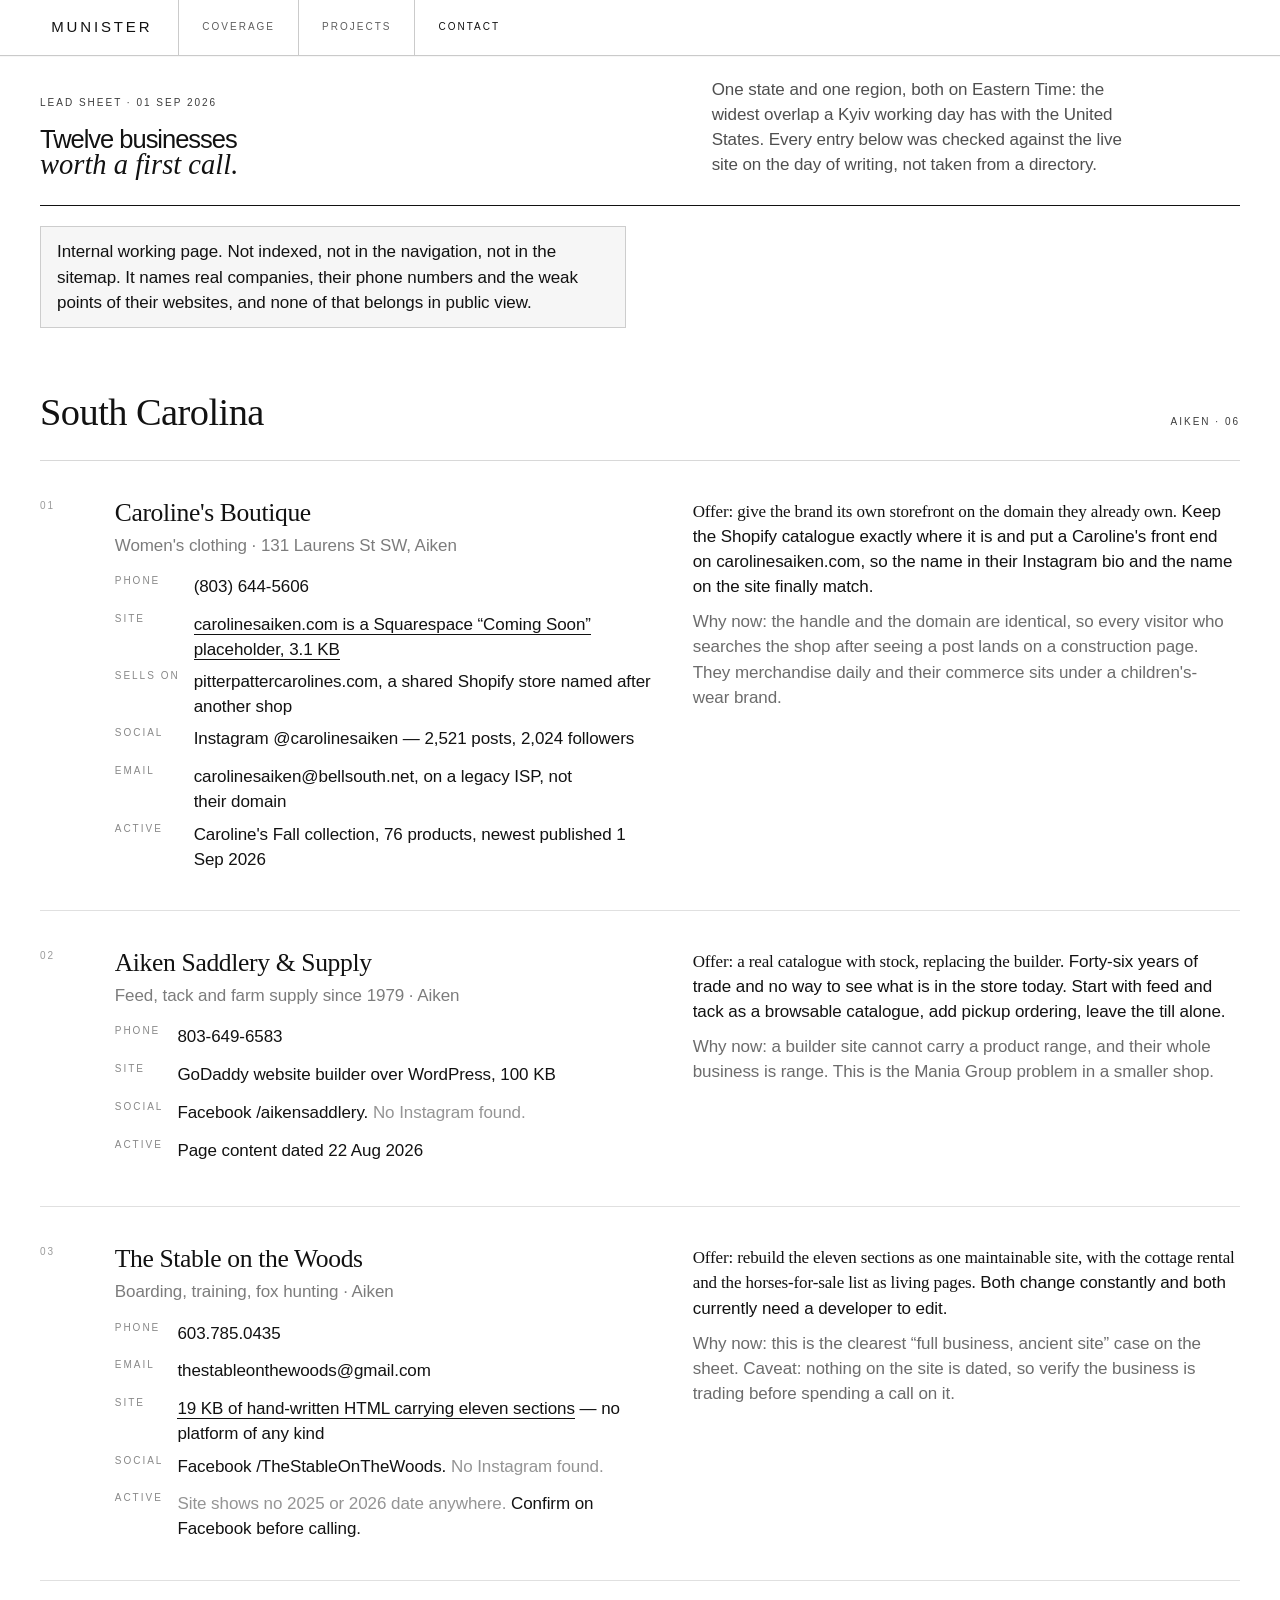
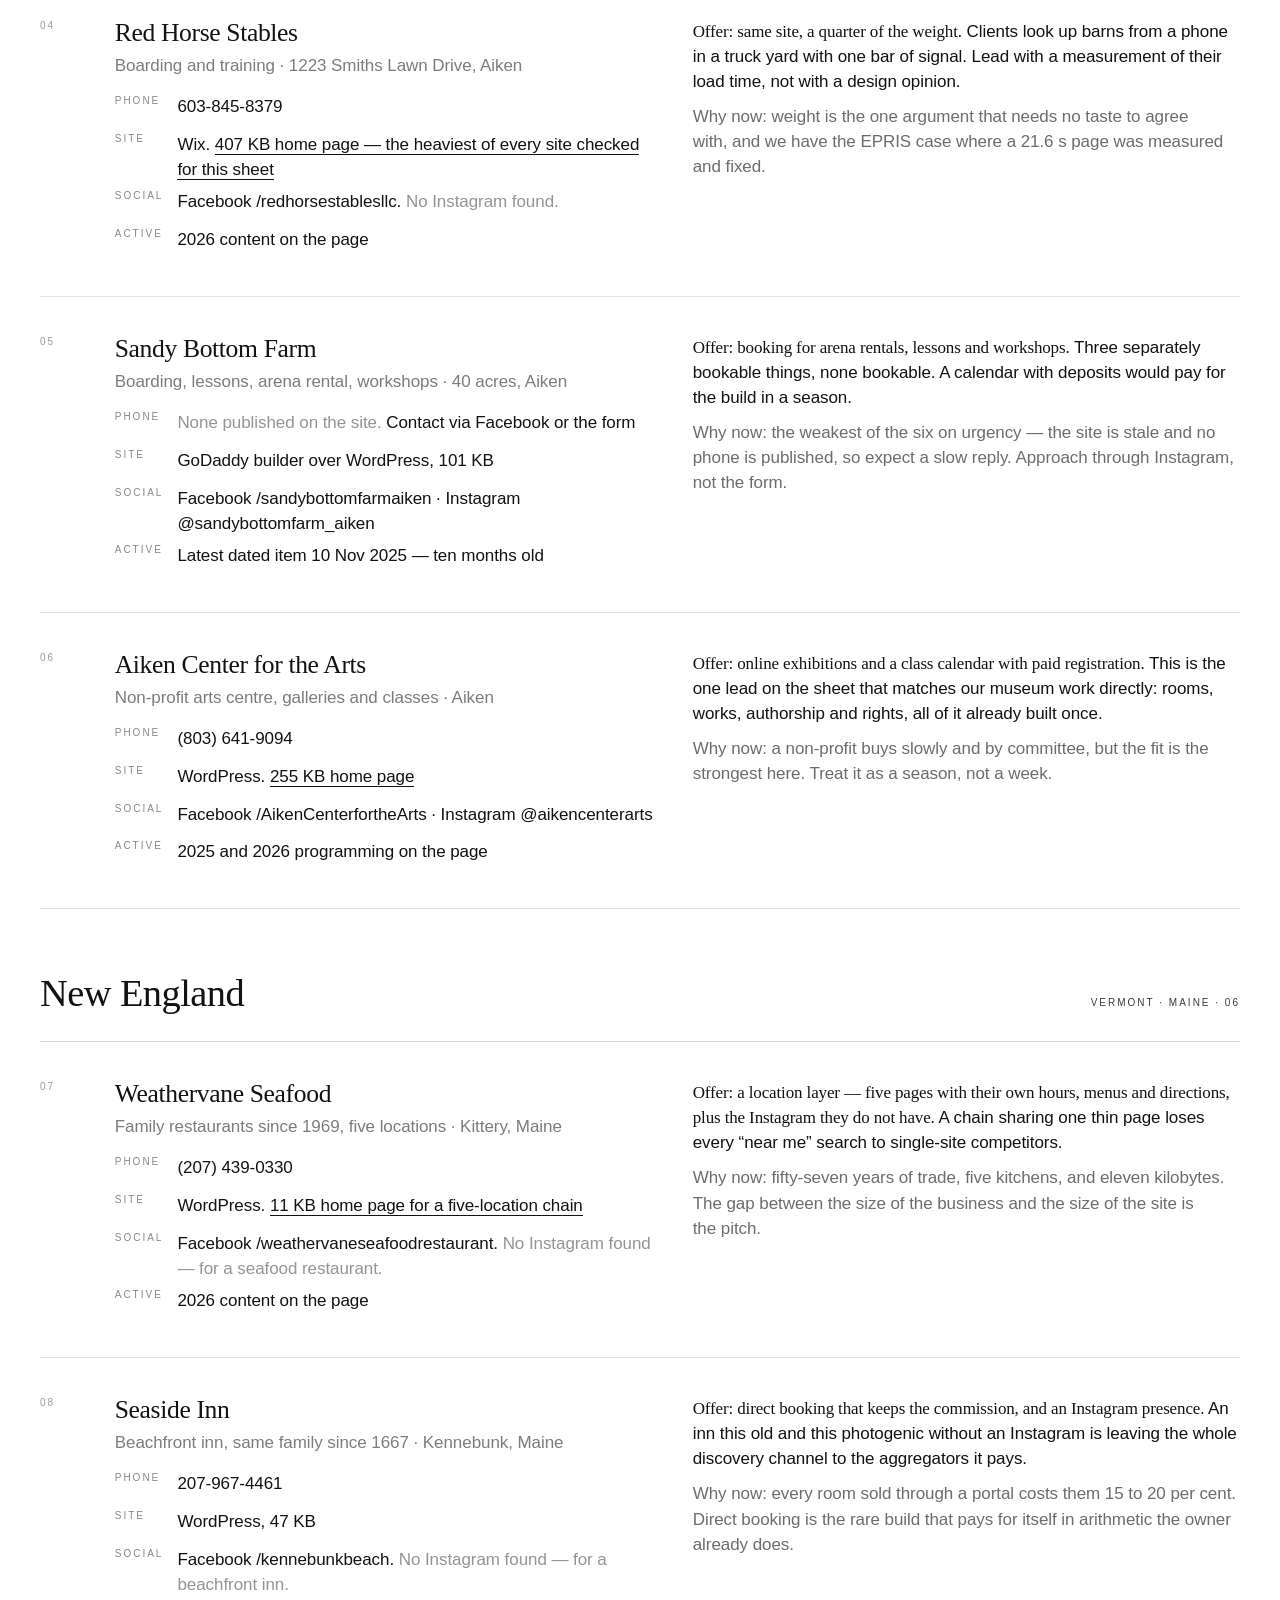
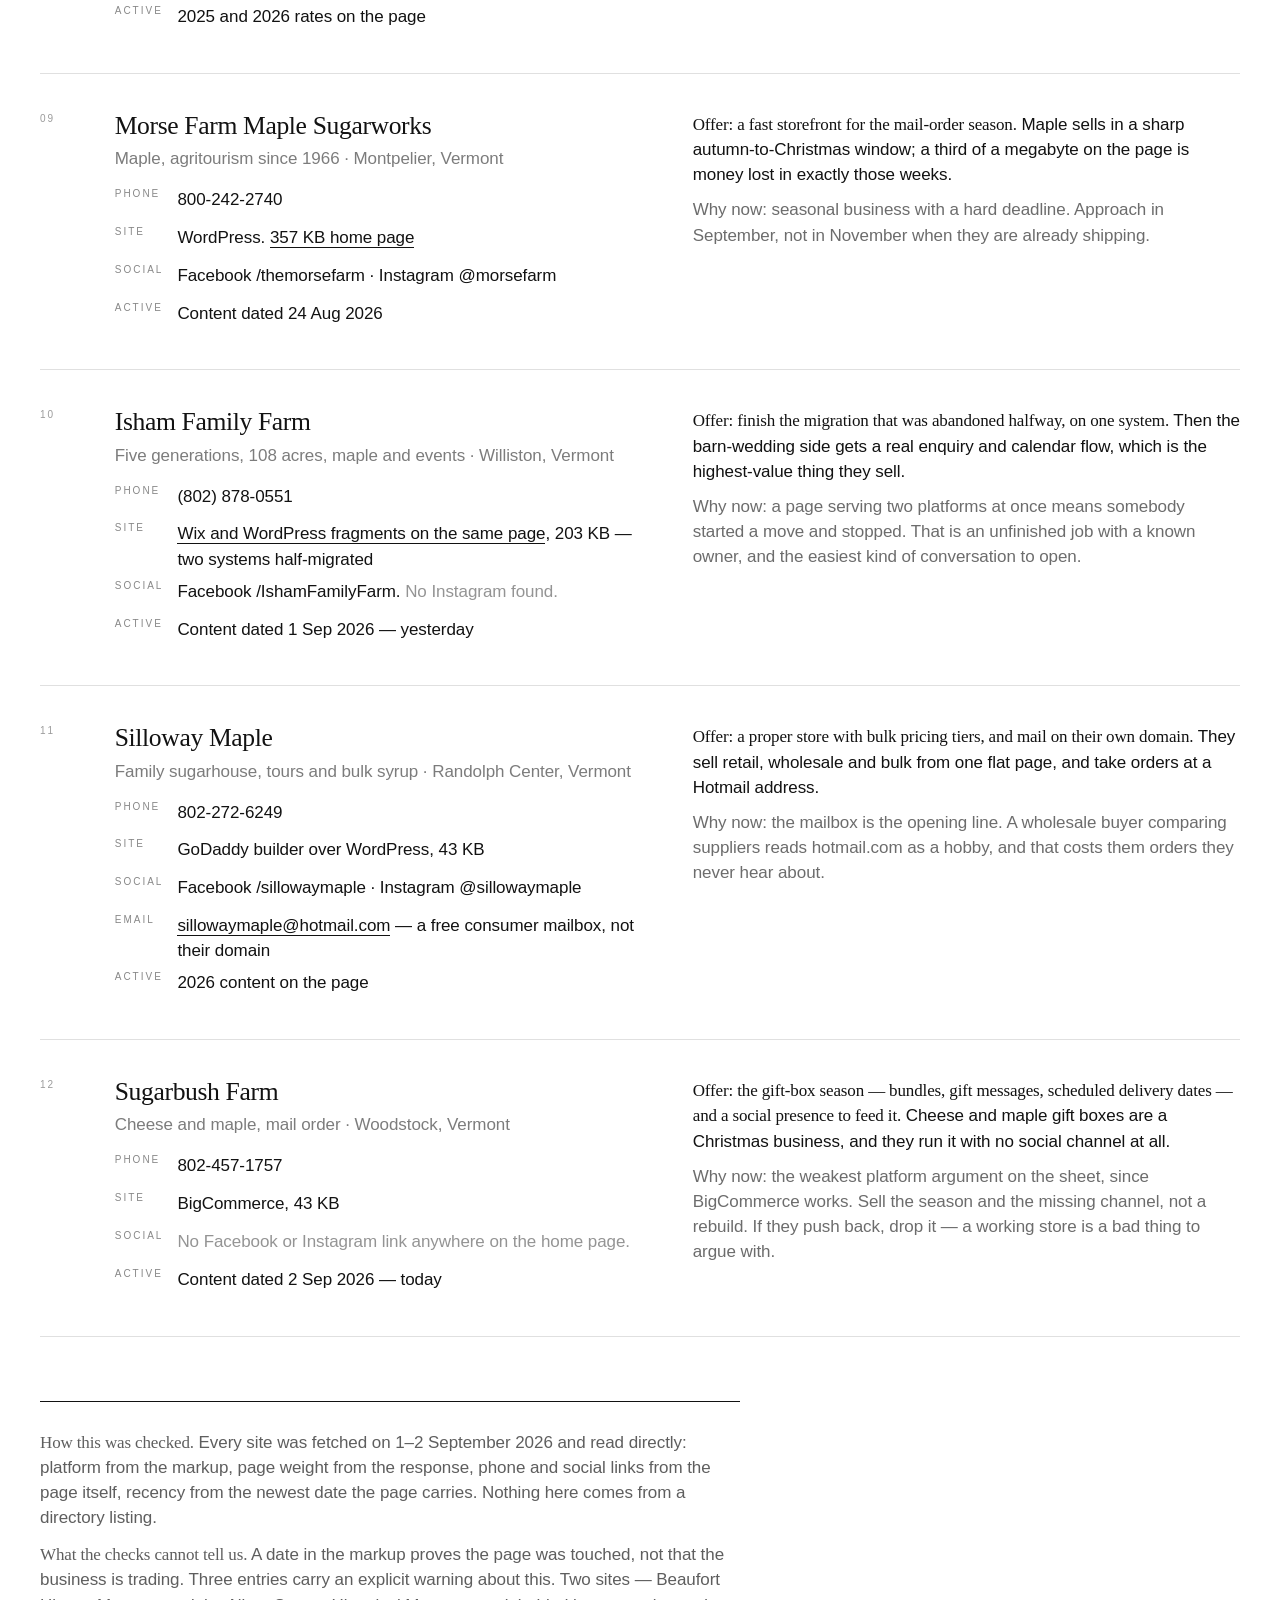
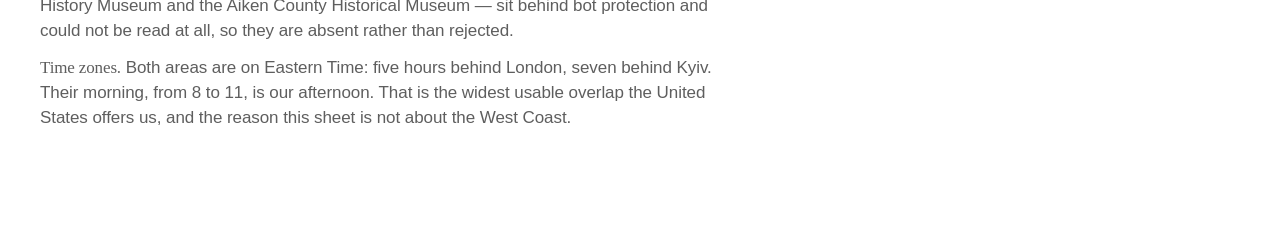
==== daily/index.html @ d67d4d58 "Раздел /daily: лист из 12 проверенных лидов, закрытый от индексации Один штат (Южная Каролина, Айкен" ====
<!DOCTYPE html>
<html lang="en">
<head>
  <meta charset="UTF-8" />
  <meta name="viewport" content="width=device-width, initial-scale=1.0, viewport-fit=cover" />

  <title>Lead sheet — internal — Munister Agency</title>

  <!-- Страница внутренняя. Здесь названы живые компании с телефонами и
       разбором слабых мест их сайтов: в поиске этому места нет, и в карту
       сайта она не входит. noindex закрывает индексацию, nofollow не даёт
       уйти по ссылкам, noarchive убирает сохранённую копию. -->
  <meta name="robots" content="noindex, nofollow, noarchive, nosnippet" />
  <meta name="googlebot" content="noindex, nofollow, noarchive, nosnippet" />
  <meta name="referrer" content="no-referrer" />

  <link rel="icon" href="../favicon.svg" type="image/svg+xml" />
  <link rel="stylesheet" href="../style.css?v=84" />
</head>
<body>

<a href="#leads" class="skip-link" tabindex="1">Skip to the list</a>

<nav class="nav" id="nav">
  <a href="/" class="nav-logo"><img class="nav-logo-mark" src="../assets/logo-badge.png?v=2" alt="" aria-hidden="true" width="512" height="512" />Munister</a>
  <div class="nav-links" id="nav-links">
    <a href="/#coverage">Coverage</a>
    <a href="/#portfolio">Projects</a>
    <a href="/#contact" class="nav-cta">Contact</a>
  </div>
</nav>

<section class="daily" id="leads">
  <div class="container">

    <header class="daily-head">
      <div>
        <p class="section-tag-light">Lead sheet · 01 Sep 2026</p>
        <h1 class="f-display"><span>Twelve businesses</span><br/><em>worth a first call.</em></h1>
      </div>
      <p class="daily-head-right">One state and one region, both on Eastern Time: the widest overlap a Kyiv working day has with the United States. Every entry below was checked against the live site on the day of writing, not taken from a directory.</p>
    </header>

    <p class="daily-private">Internal working page. Not indexed, not in the navigation, not in the sitemap. It names real companies, their phone numbers and the weak points of their websites, and none of that belongs in public view.</p>

    <div class="daily-group">
      <div class="daily-group-head">
        <h2>South Carolina</h2>
        <p class="section-tag-light n">Aiken · 06</p>
      </div>

      <ul class="daily-list">

        <li class="lead">
          <p class="lead-num section-tag-light">01</p>
          <div>
            <h3 class="lead-name">Caroline's Boutique</h3>
            <p class="lead-where">Women's clothing · 131 Laurens St SW, Aiken</p>
            <dl class="lead-facts">
              <dt class="section-tag-light">Phone</dt><dd>(803) 644-5606</dd>
              <dt class="section-tag-light">Site</dt><dd><span class="lead-flag">carolinesaiken.com is a Squarespace “Coming Soon” placeholder, 3.1 KB</span></dd>
              <dt class="section-tag-light">Sells on</dt><dd>pitterpattercarolines.com, a shared Shopify store named after another shop</dd>
              <dt class="section-tag-light">Social</dt><dd>Instagram @carolinesaiken — 2,521 posts, 2,024 followers</dd>
              <dt class="section-tag-light">Email</dt><dd>carolinesaiken@bellsouth.net, on a legacy ISP, not their domain</dd>
              <dt class="section-tag-light">Active</dt><dd>Caroline's Fall collection, 76 products, newest published 1 Sep 2026</dd>
            </dl>
          </div>
          <div class="lead-offer">
            <p><b>Offer: give the brand its own storefront on the domain they already own.</b> Keep the Shopify catalogue exactly where it is and put a Caroline's front end on carolinesaiken.com, so the name in their Instagram bio and the name on the site finally match.</p>
            <p class="why">Why now: the handle and the domain are identical, so every visitor who searches the shop after seeing a post lands on a construction page. They merchandise daily and their commerce sits under a children's-wear brand.</p>
          </div>
        </li>

        <li class="lead">
          <p class="lead-num section-tag-light">02</p>
          <div>
            <h3 class="lead-name">Aiken Saddlery &amp; Supply</h3>
            <p class="lead-where">Feed, tack and farm supply since 1979 · Aiken</p>
            <dl class="lead-facts">
              <dt class="section-tag-light">Phone</dt><dd>803-649-6583</dd>
              <dt class="section-tag-light">Site</dt><dd>GoDaddy website builder over WordPress, 100 KB</dd>
              <dt class="section-tag-light">Social</dt><dd>Facebook /aikensaddlery. <span class="lead-none">No Instagram found.</span></dd>
              <dt class="section-tag-light">Active</dt><dd>Page content dated 22 Aug 2026</dd>
            </dl>
          </div>
          <div class="lead-offer">
            <p><b>Offer: a real catalogue with stock, replacing the builder.</b> Forty-six years of trade and no way to see what is in the store today. Start with feed and tack as a browsable catalogue, add pickup ordering, leave the till alone.</p>
            <p class="why">Why now: a builder site cannot carry a product range, and their whole business is range. This is the Mania Group problem in a smaller shop.</p>
          </div>
        </li>

        <li class="lead">
          <p class="lead-num section-tag-light">03</p>
          <div>
            <h3 class="lead-name">The Stable on the Woods</h3>
            <p class="lead-where">Boarding, training, fox hunting · Aiken</p>
            <dl class="lead-facts">
              <dt class="section-tag-light">Phone</dt><dd>603.785.0435</dd>
              <dt class="section-tag-light">Email</dt><dd>thestableonthewoods@gmail.com</dd>
              <dt class="section-tag-light">Site</dt><dd><span class="lead-flag">19 KB of hand-written HTML carrying eleven sections</span> — no platform of any kind</dd>
              <dt class="section-tag-light">Social</dt><dd>Facebook /TheStableOnTheWoods. <span class="lead-none">No Instagram found.</span></dd>
              <dt class="section-tag-light">Active</dt><dd><span class="lead-none">Site shows no 2025 or 2026 date anywhere.</span> Confirm on Facebook before calling.</dd>
            </dl>
          </div>
          <div class="lead-offer">
            <p><b>Offer: rebuild the eleven sections as one maintainable site, with the cottage rental and the horses-for-sale list as living pages.</b> Both change constantly and both currently need a developer to edit.</p>
            <p class="why">Why now: this is the clearest “full business, ancient site” case on the sheet. Caveat: nothing on the site is dated, so verify the business is trading before spending a call on it.</p>
          </div>
        </li>

        <li class="lead">
          <p class="lead-num section-tag-light">04</p>
          <div>
            <h3 class="lead-name">Red Horse Stables</h3>
            <p class="lead-where">Boarding and training · 1223 Smiths Lawn Drive, Aiken</p>
            <dl class="lead-facts">
              <dt class="section-tag-light">Phone</dt><dd>603-845-8379</dd>
              <dt class="section-tag-light">Site</dt><dd>Wix. <span class="lead-flag">407 KB home page — the heaviest of every site checked for this sheet</span></dd>
              <dt class="section-tag-light">Social</dt><dd>Facebook /redhorsestablesllc. <span class="lead-none">No Instagram found.</span></dd>
              <dt class="section-tag-light">Active</dt><dd>2026 content on the page</dd>
            </dl>
          </div>
          <div class="lead-offer">
            <p><b>Offer: same site, a quarter of the weight.</b> Clients look up barns from a phone in a truck yard with one bar of signal. Lead with a measurement of their load time, not with a design opinion.</p>
            <p class="why">Why now: weight is the one argument that needs no taste to agree with, and we have the EPRIS case where a 21.6 s page was measured and fixed.</p>
          </div>
        </li>

        <li class="lead">
          <p class="lead-num section-tag-light">05</p>
          <div>
            <h3 class="lead-name">Sandy Bottom Farm</h3>
            <p class="lead-where">Boarding, lessons, arena rental, workshops · 40 acres, Aiken</p>
            <dl class="lead-facts">
              <dt class="section-tag-light">Phone</dt><dd><span class="lead-none">None published on the site.</span> Contact via Facebook or the form</dd>
              <dt class="section-tag-light">Site</dt><dd>GoDaddy builder over WordPress, 101 KB</dd>
              <dt class="section-tag-light">Social</dt><dd>Facebook /sandybottomfarmaiken · Instagram @sandybottomfarm_aiken</dd>
              <dt class="section-tag-light">Active</dt><dd>Latest dated item 10 Nov 2025 — ten months old</dd>
            </dl>
          </div>
          <div class="lead-offer">
            <p><b>Offer: booking for arena rentals, lessons and workshops.</b> Three separately bookable things, none bookable. A calendar with deposits would pay for the build in a season.</p>
            <p class="why">Why now: the weakest of the six on urgency — the site is stale and no phone is published, so expect a slow reply. Approach through Instagram, not the form.</p>
          </div>
        </li>

        <li class="lead">
          <p class="lead-num section-tag-light">06</p>
          <div>
            <h3 class="lead-name">Aiken Center for the Arts</h3>
            <p class="lead-where">Non-profit arts centre, galleries and classes · Aiken</p>
            <dl class="lead-facts">
              <dt class="section-tag-light">Phone</dt><dd>(803) 641-9094</dd>
              <dt class="section-tag-light">Site</dt><dd>WordPress. <span class="lead-flag">255 KB home page</span></dd>
              <dt class="section-tag-light">Social</dt><dd>Facebook /AikenCenterfortheArts · Instagram @aikencenterarts</dd>
              <dt class="section-tag-light">Active</dt><dd>2025 and 2026 programming on the page</dd>
            </dl>
          </div>
          <div class="lead-offer">
            <p><b>Offer: online exhibitions and a class calendar with paid registration.</b> This is the one lead on the sheet that matches our museum work directly: rooms, works, authorship and rights, all of it already built once.</p>
            <p class="why">Why now: a non-profit buys slowly and by committee, but the fit is the strongest here. Treat it as a season, not a week.</p>
          </div>
        </li>

      </ul>
    </div>

    <div class="daily-group">
      <div class="daily-group-head">
        <h2>New England</h2>
        <p class="section-tag-light n">Vermont · Maine · 06</p>
      </div>

      <ul class="daily-list">

        <li class="lead">
          <p class="lead-num section-tag-light">07</p>
          <div>
            <h3 class="lead-name">Weathervane Seafood</h3>
            <p class="lead-where">Family restaurants since 1969, five locations · Kittery, Maine</p>
            <dl class="lead-facts">
              <dt class="section-tag-light">Phone</dt><dd>(207) 439-0330</dd>
              <dt class="section-tag-light">Site</dt><dd>WordPress. <span class="lead-flag">11 KB home page for a five-location chain</span></dd>
              <dt class="section-tag-light">Social</dt><dd>Facebook /weathervaneseafoodrestaurant. <span class="lead-none">No Instagram found — for a seafood restaurant.</span></dd>
              <dt class="section-tag-light">Active</dt><dd>2026 content on the page</dd>
            </dl>
          </div>
          <div class="lead-offer">
            <p><b>Offer: a location layer — five pages with their own hours, menus and directions, plus the Instagram they do not have.</b> A chain sharing one thin page loses every “near me” search to single-site competitors.</p>
            <p class="why">Why now: fifty-seven years of trade, five kitchens, and eleven kilobytes. The gap between the size of the business and the size of the site is the pitch.</p>
          </div>
        </li>

        <li class="lead">
          <p class="lead-num section-tag-light">08</p>
          <div>
            <h3 class="lead-name">Seaside Inn</h3>
            <p class="lead-where">Beachfront inn, same family since 1667 · Kennebunk, Maine</p>
            <dl class="lead-facts">
              <dt class="section-tag-light">Phone</dt><dd>207-967-4461</dd>
              <dt class="section-tag-light">Site</dt><dd>WordPress, 47 KB</dd>
              <dt class="section-tag-light">Social</dt><dd>Facebook /kennebunkbeach. <span class="lead-none">No Instagram found — for a beachfront inn.</span></dd>
              <dt class="section-tag-light">Active</dt><dd>2025 and 2026 rates on the page</dd>
            </dl>
          </div>
          <div class="lead-offer">
            <p><b>Offer: direct booking that keeps the commission, and an Instagram presence.</b> An inn this old and this photogenic without an Instagram is leaving the whole discovery channel to the aggregators it pays.</p>
            <p class="why">Why now: every room sold through a portal costs them 15 to 20 per cent. Direct booking is the rare build that pays for itself in arithmetic the owner already does.</p>
          </div>
        </li>

        <li class="lead">
          <p class="lead-num section-tag-light">09</p>
          <div>
            <h3 class="lead-name">Morse Farm Maple Sugarworks</h3>
            <p class="lead-where">Maple, agritourism since 1966 · Montpelier, Vermont</p>
            <dl class="lead-facts">
              <dt class="section-tag-light">Phone</dt><dd>800-242-2740</dd>
              <dt class="section-tag-light">Site</dt><dd>WordPress. <span class="lead-flag">357 KB home page</span></dd>
              <dt class="section-tag-light">Social</dt><dd>Facebook /themorsefarm · Instagram @morsefarm</dd>
              <dt class="section-tag-light">Active</dt><dd>Content dated 24 Aug 2026</dd>
            </dl>
          </div>
          <div class="lead-offer">
            <p><b>Offer: a fast storefront for the mail-order season.</b> Maple sells in a sharp autumn-to-Christmas window; a third of a megabyte on the page is money lost in exactly those weeks.</p>
            <p class="why">Why now: seasonal business with a hard deadline. Approach in September, not in November when they are already shipping.</p>
          </div>
        </li>

        <li class="lead">
          <p class="lead-num section-tag-light">10</p>
          <div>
            <h3 class="lead-name">Isham Family Farm</h3>
            <p class="lead-where">Five generations, 108 acres, maple and events · Williston, Vermont</p>
            <dl class="lead-facts">
              <dt class="section-tag-light">Phone</dt><dd>(802) 878-0551</dd>
              <dt class="section-tag-light">Site</dt><dd><span class="lead-flag">Wix and WordPress fragments on the same page</span>, 203 KB — two systems half-migrated</dd>
              <dt class="section-tag-light">Social</dt><dd>Facebook /IshamFamilyFarm. <span class="lead-none">No Instagram found.</span></dd>
              <dt class="section-tag-light">Active</dt><dd>Content dated 1 Sep 2026 — yesterday</dd>
            </dl>
          </div>
          <div class="lead-offer">
            <p><b>Offer: finish the migration that was abandoned halfway, on one system.</b> Then the barn-wedding side gets a real enquiry and calendar flow, which is the highest-value thing they sell.</p>
            <p class="why">Why now: a page serving two platforms at once means somebody started a move and stopped. That is an unfinished job with a known owner, and the easiest kind of conversation to open.</p>
          </div>
        </li>

        <li class="lead">
          <p class="lead-num section-tag-light">11</p>
          <div>
            <h3 class="lead-name">Silloway Maple</h3>
            <p class="lead-where">Family sugarhouse, tours and bulk syrup · Randolph Center, Vermont</p>
            <dl class="lead-facts">
              <dt class="section-tag-light">Phone</dt><dd>802-272-6249</dd>
              <dt class="section-tag-light">Site</dt><dd>GoDaddy builder over WordPress, 43 KB</dd>
              <dt class="section-tag-light">Social</dt><dd>Facebook /sillowaymaple · Instagram @sillowaymaple</dd>
              <dt class="section-tag-light">Email</dt><dd><span class="lead-flag">sillowaymaple@hotmail.com</span> — a free consumer mailbox, not their domain</dd>
              <dt class="section-tag-light">Active</dt><dd>2026 content on the page</dd>
            </dl>
          </div>
          <div class="lead-offer">
            <p><b>Offer: a proper store with bulk pricing tiers, and mail on their own domain.</b> They sell retail, wholesale and bulk from one flat page, and take orders at a Hotmail address.</p>
            <p class="why">Why now: the mailbox is the opening line. A wholesale buyer comparing suppliers reads hotmail.com as a hobby, and that costs them orders they never hear about.</p>
          </div>
        </li>

        <li class="lead">
          <p class="lead-num section-tag-light">12</p>
          <div>
            <h3 class="lead-name">Sugarbush Farm</h3>
            <p class="lead-where">Cheese and maple, mail order · Woodstock, Vermont</p>
            <dl class="lead-facts">
              <dt class="section-tag-light">Phone</dt><dd>802-457-1757</dd>
              <dt class="section-tag-light">Site</dt><dd>BigCommerce, 43 KB</dd>
              <dt class="section-tag-light">Social</dt><dd><span class="lead-none">No Facebook or Instagram link anywhere on the home page.</span></dd>
              <dt class="section-tag-light">Active</dt><dd>Content dated 2 Sep 2026 — today</dd>
            </dl>
          </div>
          <div class="lead-offer">
            <p><b>Offer: the gift-box season — bundles, gift messages, scheduled delivery dates — and a social presence to feed it.</b> Cheese and maple gift boxes are a Christmas business, and they run it with no social channel at all.</p>
            <p class="why">Why now: the weakest platform argument on the sheet, since BigCommerce works. Sell the season and the missing channel, not a rebuild. If they push back, drop it — a working store is a bad thing to argue with.</p>
          </div>
        </li>

      </ul>
    </div>

    <div class="daily-foot">
      <p><b>How this was checked.</b> Every site was fetched on 1–2 September 2026 and read directly: platform from the markup, page weight from the response, phone and social links from the page itself, recency from the newest date the page carries. Nothing here comes from a directory listing.</p>
      <p><b>What the checks cannot tell us.</b> A date in the markup proves the page was touched, not that the business is trading. Three entries carry an explicit warning about this. Two sites — Beaufort History Museum and the Aiken County Historical Museum — sit behind bot protection and could not be read at all, so they are absent rather than rejected.</p>
      <p><b>Time zones.</b> Both areas are on Eastern Time: five hours behind London, seven behind Kyiv. Their morning, from 8 to 11, is our afternoon. That is the widest usable overlap the United States offers us, and the reason this sheet is not about the West Coast.</p>
    </div>

  </div>
</section>

</body>
</html>
---- style.css ----
@import url("./css/01-base.css?v=46");
@import url("./css/02-nav-hero-about.css?v=48");
@import url("./css/03-services-work-grid.css?v=39");
@import url("./css/04-process-contact-footer.css?v=41");
@import url("./css/05-responsive.css?v=40");
@import url("./css/06-portfolio.css?v=41");
@import url("./css/07-production.css?v=40");
@import url("./css/08-mobile-polish.css?v=39");
@import url("./css/09-epris-sections.css?v=39");
@import url("./css/10-service-cards.css?v=43");
@import url("./css/11-studio.css?v=40");
@import url("./css/12-international-offer.css?v=45");
@import url("./css/13-standards.css?v=45");
@import url("./css/14-release-polish.css?v=2");
@import url("./css/15-coverage.css?v=5");
@import url("./css/16-density.css?v=9");
@import url("./css/17-america.css?v=4");
@import url("./css/18-flag.css?v=10");
@import url("./css/19-legibility.css?v=4");
@import url("./css/20-atlantic.css?v=5");
@import url("./css/21-glyphs.css?v=1");
@import url("./css/22-contact.css?v=2");
@import url("./css/23-epris-harmony.css?v=6");
@import url("./css/24-epris-ground.css?v=9");
@import url("./css/25-epris-type.css?v=3");
@import url("./css/26-paint-map.css?v=8");
@import url("./css/27-system.css?v=13");
@import url("./css/28-daily.css?v=3");

/* ══════════════════════════════════════════
   UI/UX Audit Fixes — 2026-07-10
   ══════════════════════════════════════════ */

/* ── #4: Touch action & Tap highlight ── */
a, button, input, select, textarea {
  touch-action: manipulation;
}

/* ── #5, #11: Mobile container padding ── */
@media (max-width: 768px) {
  .container {
    padding: 0 20px !important;
  }
}

/* One extra navigation point for international buyers without making
   the intermediate desktop widths feel cramped. */
@media (min-width: 769px) and (max-width: 1160px) {
  .nav { padding-inline: 28px; }
  .nav-links { gap: 20px; }
  .nav-links a { font-size: 10px; }
  .lang-switcher { margin-left: 0; }
}

/* ── #8: 44px min-height for touch targets on mobile ── */
@media (max-width: 768px) {
  .nav-links a, .lang-btn, .footer-links a, .social-icon {
    min-height: 44px;
    display: inline-flex;
    align-items: center;
  }
}

/* ── #9: Burger Menu hitbox ── */
.burger {
  padding: 12px !important;
  margin-right: -12px;
}

/* ── #15: Form Error Toast Contrast ── */
.form-toast.error {
  color: #ef4444 !important; /* brighter red */
  font-weight: 600;
}

/* ── #25: Focus outline contrast on dark backgrounds ── */
.hero:focus-visible,
.footer:focus-visible,
[data-theme="dark"]:focus-visible,
.btn-primary:focus-visible {
  outline: 2px solid #fff !important;
  outline-offset: 3px !important;
}

/* ── #26: Reduced Motion improvements ── */
@media (prefers-reduced-motion: reduce) {
  *, *::before, *::after {
    animation-duration: 0.01ms !important;
    animation-iteration-count: 1 !important;
    transition-duration: 0.01ms !important;
    scroll-behavior: auto !important;
  }
  .reveal {
    opacity: 1 !important;
    transform: none !important;
    transition: none !important;
  }
  .hero-headline .hl1, .hero-headline .hl2, .hero-cta-pill {
    animation: none !important;
    opacity: 1 !important;
    transform: none !important;
  }
}

/* The offer has a deliberately separate mobile composition. It must never
   inherit the desktop side-by-side columns, even through a cached import. */
@media (max-width: 760px) {
  #engagements .engagements-heading {
    display: grid;
    grid-template-columns: minmax(0, 1fr);
    align-items: start;
    gap: 24px;
    margin-bottom: 34px;
  }

  #engagements .engagements-heading h2 {
    max-width: none;
    font-size: clamp(44px, 14vw, 58px);
    line-height: .96;
  }

  #engagements .engagements-heading > p {
    max-width: 34ch;
    padding-bottom: 0;
    font-size: 18px;
    line-height: 1.5;
  }

  #engagements .engagement-grid {
    grid-template-columns: minmax(0, 1fr);
  }

  #engagements .engagement-card,
  #engagements .engagement-card + .engagement-card,
  #engagements .engagement-card:last-child {
    min-width: 0;
    min-height: 0;
    padding: 28px 0 32px;
    border-right: 0;
    border-bottom: 1px solid rgba(17,17,17,.16);
  }

  #engagements .engagement-card:last-child { border-bottom: 0; }

  #engagements .engagement-meta {
    display: grid;
    grid-template-columns: auto 1fr;
    align-items: baseline;
    gap: 8px 16px;
  }

  #engagements .engagement-meta span:nth-child(2) { justify-self: end; }

  #engagements .engagement-price {
    grid-column: 1 / -1;
    margin-top: 4px;
    font-size: 22px;
  }

  #engagements .engagement-card h3 {
    max-width: 13ch;
    margin-top: 22px;
    font-size: clamp(34px, 10vw, 44px);
    line-height: 1;
  }

  #engagements .engagement-card > p:not(.engagement-deliverable) {
    max-width: 34ch;
    margin-top: 14px;
    font-size: 17px;
    line-height: 1.5;
  }

  #engagements .engagement-deliverable {
    margin-top: 26px;
    padding-top: 16px;
    font-size: 11px;
    line-height: 1.5;
  }

  #engagements .engagement-note {
    display: grid;
    grid-template-columns: minmax(0, 1fr);
    align-items: start;
    gap: 20px;
    padding-top: 28px;
  }

  #engagements .engagement-note p {
    max-width: 34ch;
    font-size: 17px;
    line-height: 1.5;
  }

  #engagements .engagement-cta {
    display: inline-flex;
    justify-content: space-between;
    width: 100%;
    min-height: 52px;
    padding-bottom: 10px;
    font-size: 11px;
  }
}
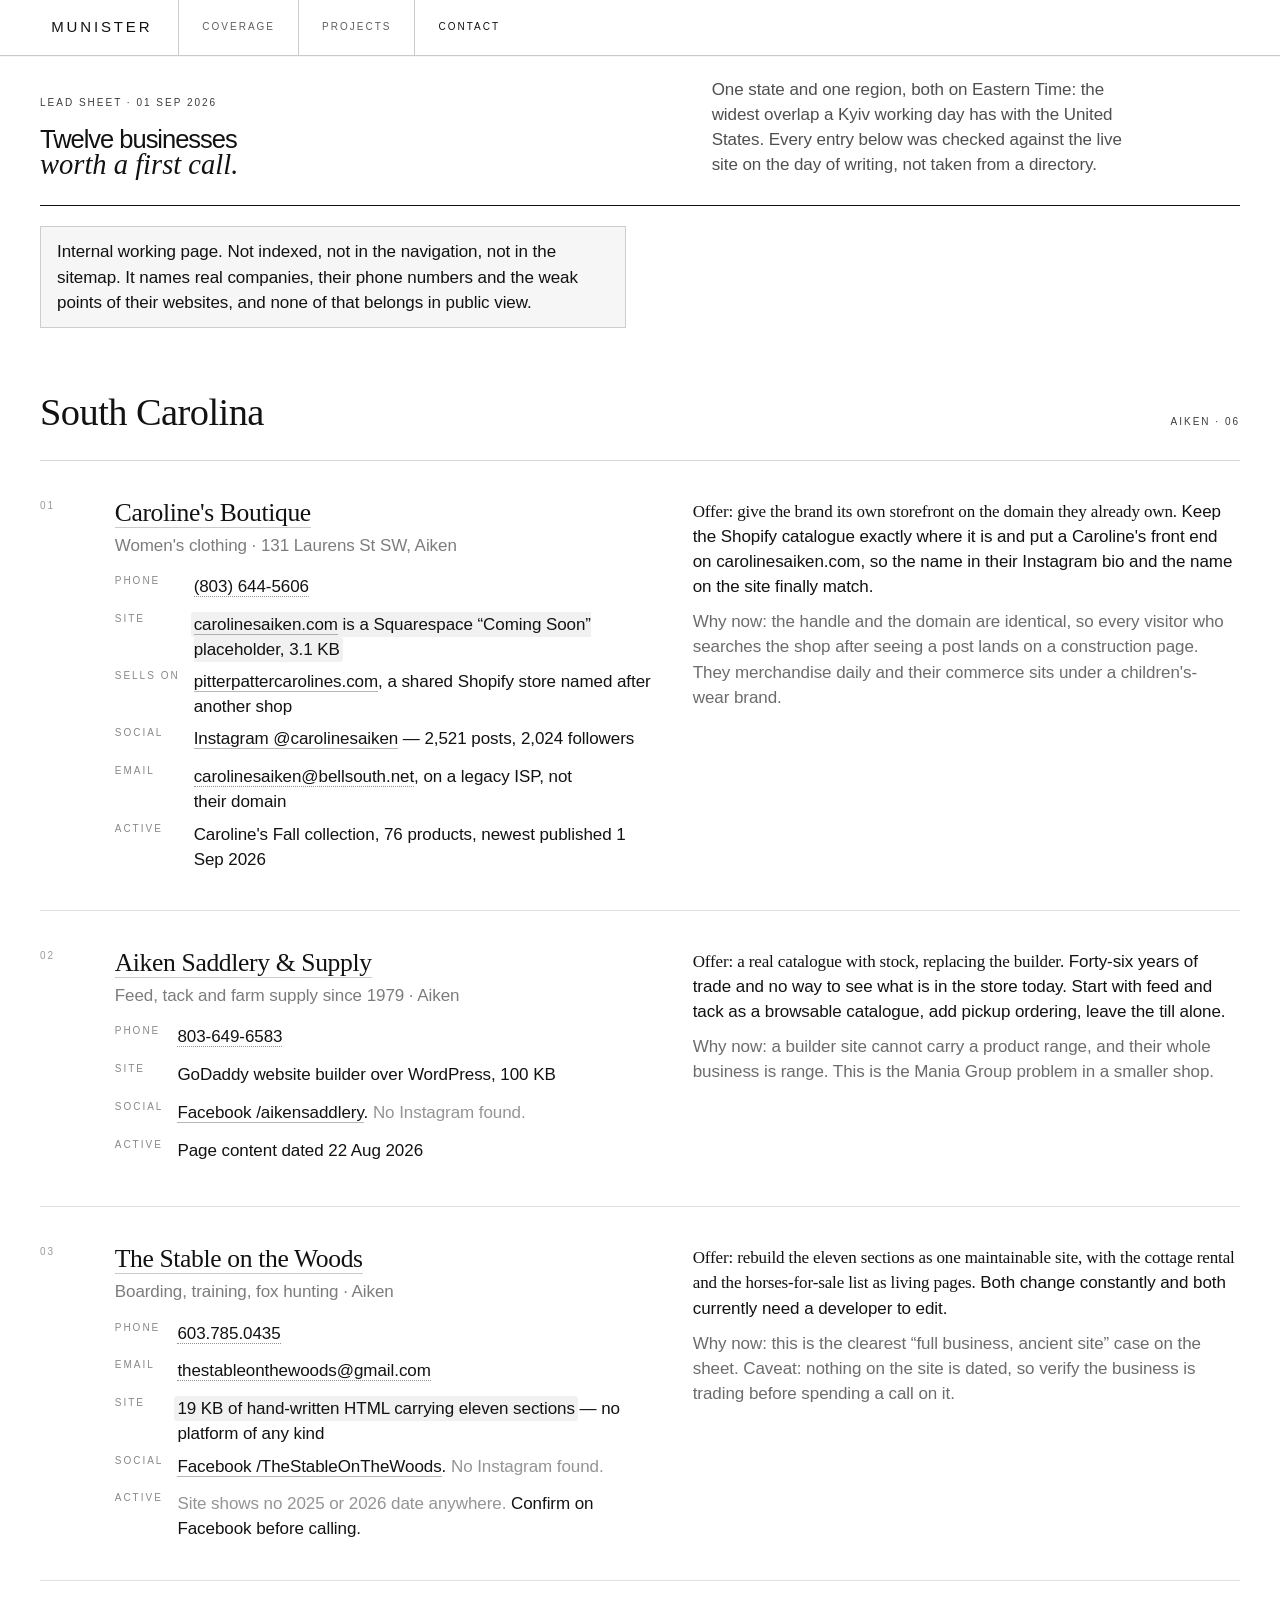
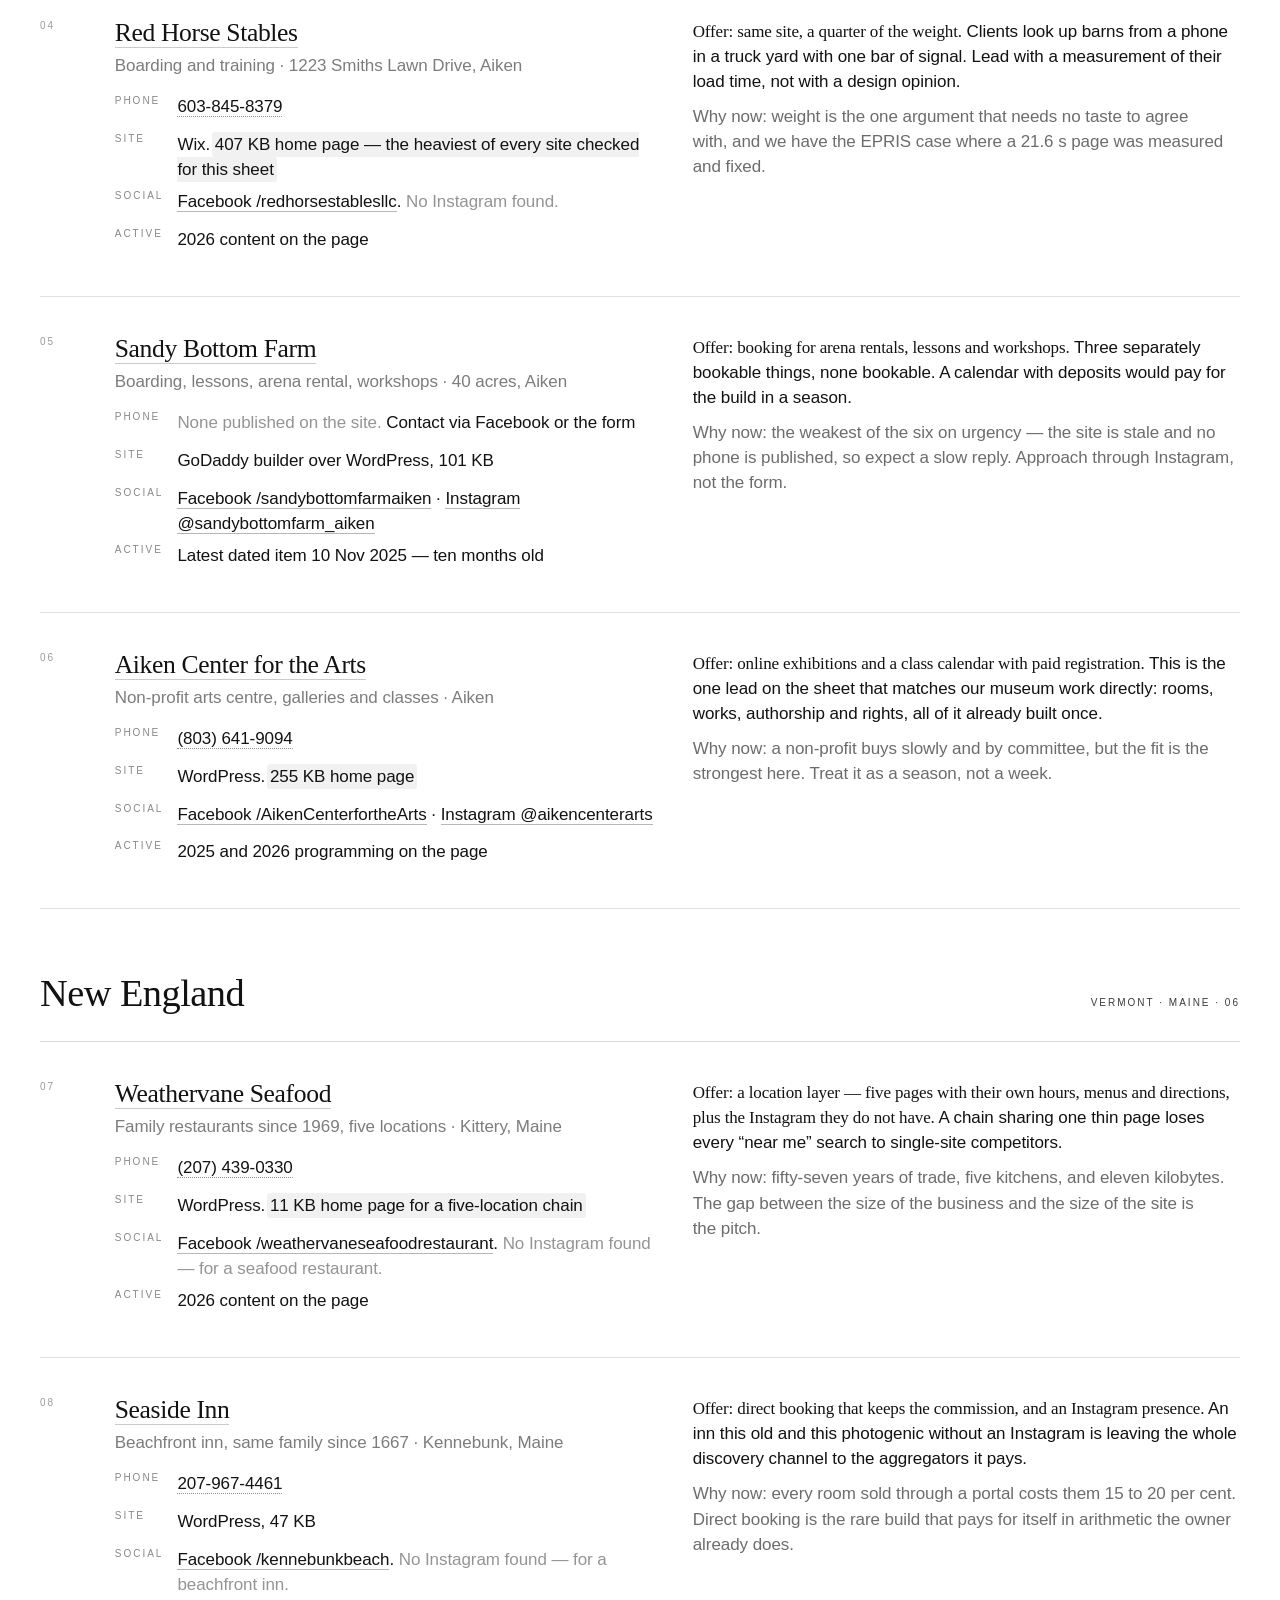
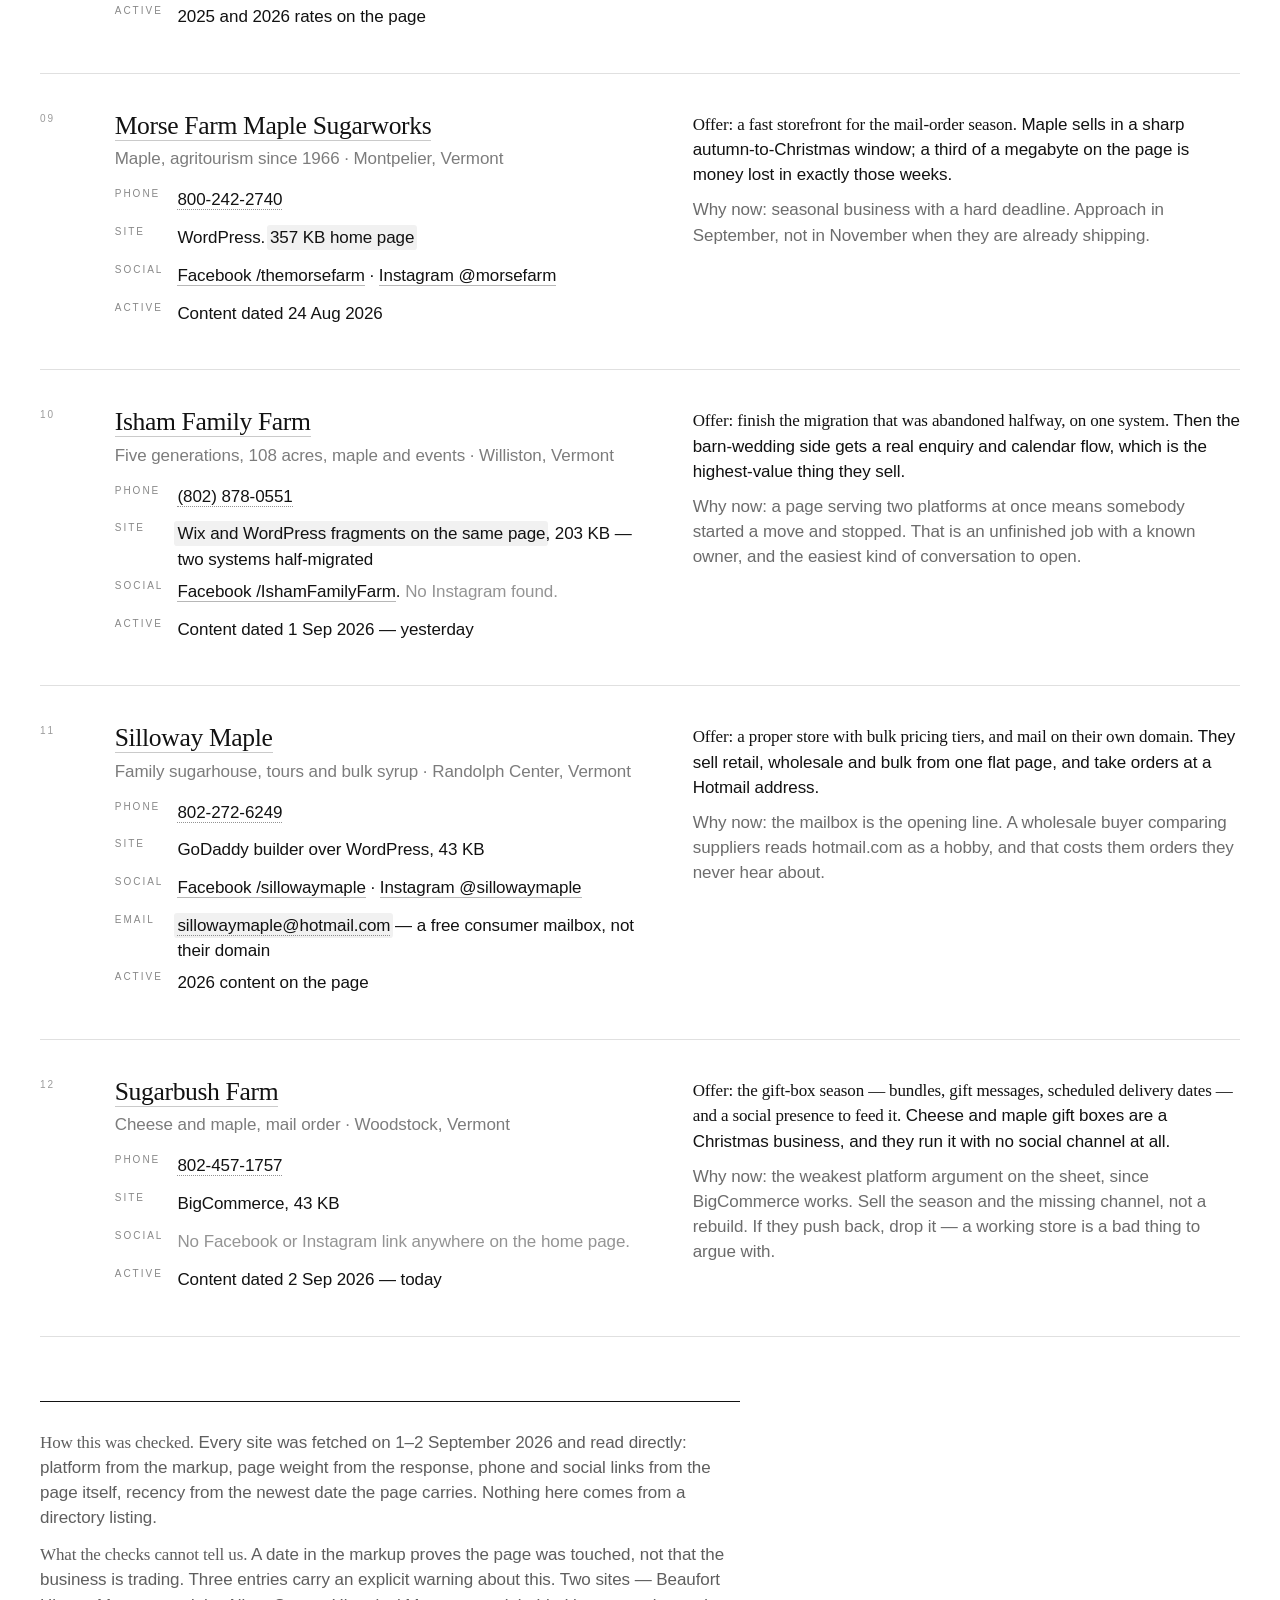
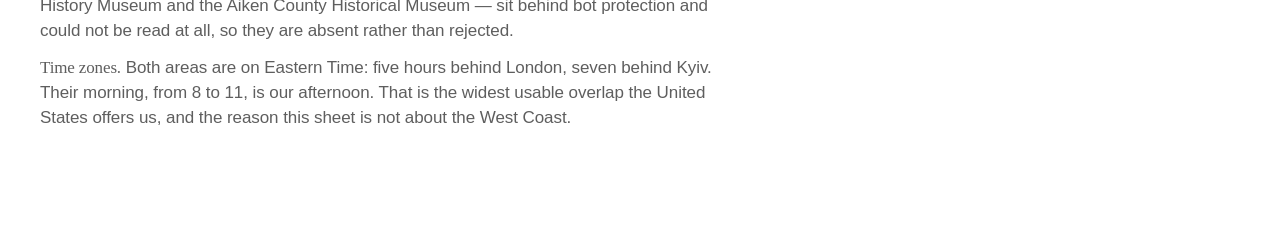
==== commit 5aeb6088: "Лист лидов: все адреса, соцсети, телефоны и почта кликабельны Лист существует, чтобы по нему звонили" ====
--- a/daily/index.html
+++ b/daily/index.html
@@ -54,14 +54,14 @@
         <li class="lead">
           <p class="lead-num section-tag-light">01</p>
           <div>
-            <h3 class="lead-name">Caroline's Boutique</h3>
+            <h3 class="lead-name"><a href="https://www.pitterpattercarolines.com/" target="_blank" rel="noopener noreferrer external">Caroline's Boutique</a></h3>
             <p class="lead-where">Women's clothing · 131 Laurens St SW, Aiken</p>
             <dl class="lead-facts">
-              <dt class="section-tag-light">Phone</dt><dd>(803) 644-5606</dd>
-              <dt class="section-tag-light">Site</dt><dd><span class="lead-flag">carolinesaiken.com is a Squarespace “Coming Soon” placeholder, 3.1 KB</span></dd>
-              <dt class="section-tag-light">Sells on</dt><dd>pitterpattercarolines.com, a shared Shopify store named after another shop</dd>
-              <dt class="section-tag-light">Social</dt><dd>Instagram @carolinesaiken — 2,521 posts, 2,024 followers</dd>
-              <dt class="section-tag-light">Email</dt><dd>carolinesaiken@bellsouth.net, on a legacy ISP, not their domain</dd>
+              <dt class="section-tag-light">Phone</dt><dd><a href="tel:+18036445606">(803) 644-5606</a></dd>
+              <dt class="section-tag-light">Site</dt><dd><span class="lead-flag"><a href="https://carolinesaiken.com/" target="_blank" rel="noopener noreferrer external">carolinesaiken.com</a> is a Squarespace “Coming Soon” placeholder, 3.1 KB</span></dd>
+              <dt class="section-tag-light">Sells on</dt><dd><a href="https://www.pitterpattercarolines.com/" target="_blank" rel="noopener noreferrer external">pitterpattercarolines.com</a>, a shared Shopify store named after another shop</dd>
+              <dt class="section-tag-light">Social</dt><dd><a class="soc" href="https://www.instagram.com/carolinesaiken/" target="_blank" rel="noopener noreferrer external">Instagram @carolinesaiken</a> — 2,521 posts, 2,024 followers</dd>
+              <dt class="section-tag-light">Email</dt><dd><a href="mailto:carolinesaiken@bellsouth.net">carolinesaiken@bellsouth.net</a>, on a legacy ISP, not their domain</dd>
               <dt class="section-tag-light">Active</dt><dd>Caroline's Fall collection, 76 products, newest published 1 Sep 2026</dd>
             </dl>
           </div>
@@ -74,12 +74,12 @@
         <li class="lead">
           <p class="lead-num section-tag-light">02</p>
           <div>
-            <h3 class="lead-name">Aiken Saddlery &amp; Supply</h3>
+            <h3 class="lead-name"><a href="https://www.aikensaddlery.com/" target="_blank" rel="noopener noreferrer external">Aiken Saddlery &amp; Supply</a></h3>
             <p class="lead-where">Feed, tack and farm supply since 1979 · Aiken</p>
             <dl class="lead-facts">
-              <dt class="section-tag-light">Phone</dt><dd>803-649-6583</dd>
+              <dt class="section-tag-light">Phone</dt><dd><a href="tel:+18036496583">803-649-6583</a></dd>
               <dt class="section-tag-light">Site</dt><dd>GoDaddy website builder over WordPress, 100 KB</dd>
-              <dt class="section-tag-light">Social</dt><dd>Facebook /aikensaddlery. <span class="lead-none">No Instagram found.</span></dd>
+              <dt class="section-tag-light">Social</dt><dd><a class="soc" href="https://www.facebook.com/aikensaddlery/" target="_blank" rel="noopener noreferrer external">Facebook /aikensaddlery</a>. <span class="lead-none">No Instagram found.</span></dd>
               <dt class="section-tag-light">Active</dt><dd>Page content dated 22 Aug 2026</dd>
             </dl>
           </div>
@@ -92,13 +92,13 @@
         <li class="lead">
           <p class="lead-num section-tag-light">03</p>
           <div>
-            <h3 class="lead-name">The Stable on the Woods</h3>
+            <h3 class="lead-name"><a href="https://www.thestableonthewoods.com/" target="_blank" rel="noopener noreferrer external">The Stable on the Woods</a></h3>
             <p class="lead-where">Boarding, training, fox hunting · Aiken</p>
             <dl class="lead-facts">
-              <dt class="section-tag-light">Phone</dt><dd>603.785.0435</dd>
-              <dt class="section-tag-light">Email</dt><dd>thestableonthewoods@gmail.com</dd>
+              <dt class="section-tag-light">Phone</dt><dd><a href="tel:+16037850435">603.785.0435</a></dd>
+              <dt class="section-tag-light">Email</dt><dd><a href="mailto:thestableonthewoods@gmail.com">thestableonthewoods@gmail.com</a></dd>
               <dt class="section-tag-light">Site</dt><dd><span class="lead-flag">19 KB of hand-written HTML carrying eleven sections</span> — no platform of any kind</dd>
-              <dt class="section-tag-light">Social</dt><dd>Facebook /TheStableOnTheWoods. <span class="lead-none">No Instagram found.</span></dd>
+              <dt class="section-tag-light">Social</dt><dd><a class="soc" href="https://www.facebook.com/TheStableOnTheWoods/" target="_blank" rel="noopener noreferrer external">Facebook /TheStableOnTheWoods</a>. <span class="lead-none">No Instagram found.</span></dd>
               <dt class="section-tag-light">Active</dt><dd><span class="lead-none">Site shows no 2025 or 2026 date anywhere.</span> Confirm on Facebook before calling.</dd>
             </dl>
           </div>
@@ -111,12 +111,12 @@
         <li class="lead">
           <p class="lead-num section-tag-light">04</p>
           <div>
-            <h3 class="lead-name">Red Horse Stables</h3>
+            <h3 class="lead-name"><a href="https://www.redhorsestablesllc.com/" target="_blank" rel="noopener noreferrer external">Red Horse Stables</a></h3>
             <p class="lead-where">Boarding and training · 1223 Smiths Lawn Drive, Aiken</p>
             <dl class="lead-facts">
-              <dt class="section-tag-light">Phone</dt><dd>603-845-8379</dd>
+              <dt class="section-tag-light">Phone</dt><dd><a href="tel:+16038458379">603-845-8379</a></dd>
               <dt class="section-tag-light">Site</dt><dd>Wix. <span class="lead-flag">407 KB home page — the heaviest of every site checked for this sheet</span></dd>
-              <dt class="section-tag-light">Social</dt><dd>Facebook /redhorsestablesllc. <span class="lead-none">No Instagram found.</span></dd>
+              <dt class="section-tag-light">Social</dt><dd><a class="soc" href="https://www.facebook.com/redhorsestablesllc/" target="_blank" rel="noopener noreferrer external">Facebook /redhorsestablesllc</a>. <span class="lead-none">No Instagram found.</span></dd>
               <dt class="section-tag-light">Active</dt><dd>2026 content on the page</dd>
             </dl>
           </div>
@@ -129,12 +129,12 @@
         <li class="lead">
           <p class="lead-num section-tag-light">05</p>
           <div>
-            <h3 class="lead-name">Sandy Bottom Farm</h3>
+            <h3 class="lead-name"><a href="https://sandybottomfarmaiken.com/" target="_blank" rel="noopener noreferrer external">Sandy Bottom Farm</a></h3>
             <p class="lead-where">Boarding, lessons, arena rental, workshops · 40 acres, Aiken</p>
             <dl class="lead-facts">
               <dt class="section-tag-light">Phone</dt><dd><span class="lead-none">None published on the site.</span> Contact via Facebook or the form</dd>
               <dt class="section-tag-light">Site</dt><dd>GoDaddy builder over WordPress, 101 KB</dd>
-              <dt class="section-tag-light">Social</dt><dd>Facebook /sandybottomfarmaiken · Instagram @sandybottomfarm_aiken</dd>
+              <dt class="section-tag-light">Social</dt><dd><a class="soc" href="https://www.facebook.com/sandybottomfarmaiken/" target="_blank" rel="noopener noreferrer external">Facebook /sandybottomfarmaiken</a> · <a class="soc" href="https://www.instagram.com/sandybottomfarm_aiken/" target="_blank" rel="noopener noreferrer external">Instagram @sandybottomfarm_aiken</a></dd>
               <dt class="section-tag-light">Active</dt><dd>Latest dated item 10 Nov 2025 — ten months old</dd>
             </dl>
           </div>
@@ -147,12 +147,12 @@
         <li class="lead">
           <p class="lead-num section-tag-light">06</p>
           <div>
-            <h3 class="lead-name">Aiken Center for the Arts</h3>
+            <h3 class="lead-name"><a href="https://aikencenterforthearts.org/" target="_blank" rel="noopener noreferrer external">Aiken Center for the Arts</a></h3>
             <p class="lead-where">Non-profit arts centre, galleries and classes · Aiken</p>
             <dl class="lead-facts">
-              <dt class="section-tag-light">Phone</dt><dd>(803) 641-9094</dd>
+              <dt class="section-tag-light">Phone</dt><dd><a href="tel:+18036419094">(803) 641-9094</a></dd>
               <dt class="section-tag-light">Site</dt><dd>WordPress. <span class="lead-flag">255 KB home page</span></dd>
-              <dt class="section-tag-light">Social</dt><dd>Facebook /AikenCenterfortheArts · Instagram @aikencenterarts</dd>
+              <dt class="section-tag-light">Social</dt><dd><a class="soc" href="https://www.facebook.com/AikenCenterfortheArts/" target="_blank" rel="noopener noreferrer external">Facebook /AikenCenterfortheArts</a> · <a class="soc" href="https://www.instagram.com/aikencenterarts/" target="_blank" rel="noopener noreferrer external">Instagram @aikencenterarts</a></dd>
               <dt class="section-tag-light">Active</dt><dd>2025 and 2026 programming on the page</dd>
             </dl>
           </div>
@@ -176,12 +176,12 @@
         <li class="lead">
           <p class="lead-num section-tag-light">07</p>
           <div>
-            <h3 class="lead-name">Weathervane Seafood</h3>
+            <h3 class="lead-name"><a href="https://www.weathervaneseafoods.com/" target="_blank" rel="noopener noreferrer external">Weathervane Seafood</a></h3>
             <p class="lead-where">Family restaurants since 1969, five locations · Kittery, Maine</p>
             <dl class="lead-facts">
-              <dt class="section-tag-light">Phone</dt><dd>(207) 439-0330</dd>
+              <dt class="section-tag-light">Phone</dt><dd><a href="tel:+12074390330">(207) 439-0330</a></dd>
               <dt class="section-tag-light">Site</dt><dd>WordPress. <span class="lead-flag">11 KB home page for a five-location chain</span></dd>
-              <dt class="section-tag-light">Social</dt><dd>Facebook /weathervaneseafoodrestaurant. <span class="lead-none">No Instagram found — for a seafood restaurant.</span></dd>
+              <dt class="section-tag-light">Social</dt><dd><a class="soc" href="https://www.facebook.com/weathervaneseafoodrestaurant/" target="_blank" rel="noopener noreferrer external">Facebook /weathervaneseafoodrestaurant</a>. <span class="lead-none">No Instagram found — for a seafood restaurant.</span></dd>
               <dt class="section-tag-light">Active</dt><dd>2026 content on the page</dd>
             </dl>
           </div>
@@ -194,12 +194,12 @@
         <li class="lead">
           <p class="lead-num section-tag-light">08</p>
           <div>
-            <h3 class="lead-name">Seaside Inn</h3>
+            <h3 class="lead-name"><a href="https://www.kennebunkbeachmaine.com/" target="_blank" rel="noopener noreferrer external">Seaside Inn</a></h3>
             <p class="lead-where">Beachfront inn, same family since 1667 · Kennebunk, Maine</p>
             <dl class="lead-facts">
-              <dt class="section-tag-light">Phone</dt><dd>207-967-4461</dd>
+              <dt class="section-tag-light">Phone</dt><dd><a href="tel:+12079674461">207-967-4461</a></dd>
               <dt class="section-tag-light">Site</dt><dd>WordPress, 47 KB</dd>
-              <dt class="section-tag-light">Social</dt><dd>Facebook /kennebunkbeach. <span class="lead-none">No Instagram found — for a beachfront inn.</span></dd>
+              <dt class="section-tag-light">Social</dt><dd><a class="soc" href="https://www.facebook.com/kennebunkbeach/" target="_blank" rel="noopener noreferrer external">Facebook /kennebunkbeach</a>. <span class="lead-none">No Instagram found — for a beachfront inn.</span></dd>
               <dt class="section-tag-light">Active</dt><dd>2025 and 2026 rates on the page</dd>
             </dl>
           </div>
@@ -212,12 +212,12 @@
         <li class="lead">
           <p class="lead-num section-tag-light">09</p>
           <div>
-            <h3 class="lead-name">Morse Farm Maple Sugarworks</h3>
+            <h3 class="lead-name"><a href="https://www.morsefarm.com/" target="_blank" rel="noopener noreferrer external">Morse Farm Maple Sugarworks</a></h3>
             <p class="lead-where">Maple, agritourism since 1966 · Montpelier, Vermont</p>
             <dl class="lead-facts">
-              <dt class="section-tag-light">Phone</dt><dd>800-242-2740</dd>
+              <dt class="section-tag-light">Phone</dt><dd><a href="tel:+18002422740">800-242-2740</a></dd>
               <dt class="section-tag-light">Site</dt><dd>WordPress. <span class="lead-flag">357 KB home page</span></dd>
-              <dt class="section-tag-light">Social</dt><dd>Facebook /themorsefarm · Instagram @morsefarm</dd>
+              <dt class="section-tag-light">Social</dt><dd><a class="soc" href="https://www.facebook.com/themorsefarm/" target="_blank" rel="noopener noreferrer external">Facebook /themorsefarm</a> · <a class="soc" href="https://www.instagram.com/morsefarm/" target="_blank" rel="noopener noreferrer external">Instagram @morsefarm</a></dd>
               <dt class="section-tag-light">Active</dt><dd>Content dated 24 Aug 2026</dd>
             </dl>
           </div>
@@ -230,12 +230,12 @@
         <li class="lead">
           <p class="lead-num section-tag-light">10</p>
           <div>
-            <h3 class="lead-name">Isham Family Farm</h3>
+            <h3 class="lead-name"><a href="https://www.ishamfamilyfarm.com/" target="_blank" rel="noopener noreferrer external">Isham Family Farm</a></h3>
             <p class="lead-where">Five generations, 108 acres, maple and events · Williston, Vermont</p>
             <dl class="lead-facts">
-              <dt class="section-tag-light">Phone</dt><dd>(802) 878-0551</dd>
+              <dt class="section-tag-light">Phone</dt><dd><a href="tel:+18028780551">(802) 878-0551</a></dd>
               <dt class="section-tag-light">Site</dt><dd><span class="lead-flag">Wix and WordPress fragments on the same page</span>, 203 KB — two systems half-migrated</dd>
-              <dt class="section-tag-light">Social</dt><dd>Facebook /IshamFamilyFarm. <span class="lead-none">No Instagram found.</span></dd>
+              <dt class="section-tag-light">Social</dt><dd><a class="soc" href="https://www.facebook.com/IshamFamilyFarm/" target="_blank" rel="noopener noreferrer external">Facebook /IshamFamilyFarm</a>. <span class="lead-none">No Instagram found.</span></dd>
               <dt class="section-tag-light">Active</dt><dd>Content dated 1 Sep 2026 — yesterday</dd>
             </dl>
           </div>
@@ -248,13 +248,13 @@
         <li class="lead">
           <p class="lead-num section-tag-light">11</p>
           <div>
-            <h3 class="lead-name">Silloway Maple</h3>
+            <h3 class="lead-name"><a href="https://sillowaymaple.com/" target="_blank" rel="noopener noreferrer external">Silloway Maple</a></h3>
             <p class="lead-where">Family sugarhouse, tours and bulk syrup · Randolph Center, Vermont</p>
             <dl class="lead-facts">
-              <dt class="section-tag-light">Phone</dt><dd>802-272-6249</dd>
+              <dt class="section-tag-light">Phone</dt><dd><a href="tel:+18022726249">802-272-6249</a></dd>
               <dt class="section-tag-light">Site</dt><dd>GoDaddy builder over WordPress, 43 KB</dd>
-              <dt class="section-tag-light">Social</dt><dd>Facebook /sillowaymaple · Instagram @sillowaymaple</dd>
-              <dt class="section-tag-light">Email</dt><dd><span class="lead-flag">sillowaymaple@hotmail.com</span> — a free consumer mailbox, not their domain</dd>
+              <dt class="section-tag-light">Social</dt><dd><a class="soc" href="https://www.facebook.com/sillowaymaple/" target="_blank" rel="noopener noreferrer external">Facebook /sillowaymaple</a> · <a class="soc" href="https://www.instagram.com/sillowaymaple/" target="_blank" rel="noopener noreferrer external">Instagram @sillowaymaple</a></dd>
+              <dt class="section-tag-light">Email</dt><dd><span class="lead-flag"><a href="mailto:sillowaymaple@hotmail.com">sillowaymaple@hotmail.com</a></span> — a free consumer mailbox, not their domain</dd>
               <dt class="section-tag-light">Active</dt><dd>2026 content on the page</dd>
             </dl>
           </div>
@@ -267,10 +267,10 @@
         <li class="lead">
           <p class="lead-num section-tag-light">12</p>
           <div>
-            <h3 class="lead-name">Sugarbush Farm</h3>
+            <h3 class="lead-name"><a href="https://sugarbushfarm.com/" target="_blank" rel="noopener noreferrer external">Sugarbush Farm</a></h3>
             <p class="lead-where">Cheese and maple, mail order · Woodstock, Vermont</p>
             <dl class="lead-facts">
-              <dt class="section-tag-light">Phone</dt><dd>802-457-1757</dd>
+              <dt class="section-tag-light">Phone</dt><dd><a href="tel:+18024571757">802-457-1757</a></dd>
               <dt class="section-tag-light">Site</dt><dd>BigCommerce, 43 KB</dd>
               <dt class="section-tag-light">Social</dt><dd><span class="lead-none">No Facebook or Instagram link anywhere on the home page.</span></dd>
               <dt class="section-tag-light">Active</dt><dd>Content dated 2 Sep 2026 — today</dd>
--- a/style.css
+++ b/style.css
@@ -25,7 +25,7 @@
 @import url("./css/25-epris-type.css?v=3");
 @import url("./css/26-paint-map.css?v=8");
 @import url("./css/27-system.css?v=13");
-@import url("./css/28-daily.css?v=3");
+@import url("./css/28-daily.css?v=5");
 
 /* ══════════════════════════════════════════
    UI/UX Audit Fixes — 2026-07-10
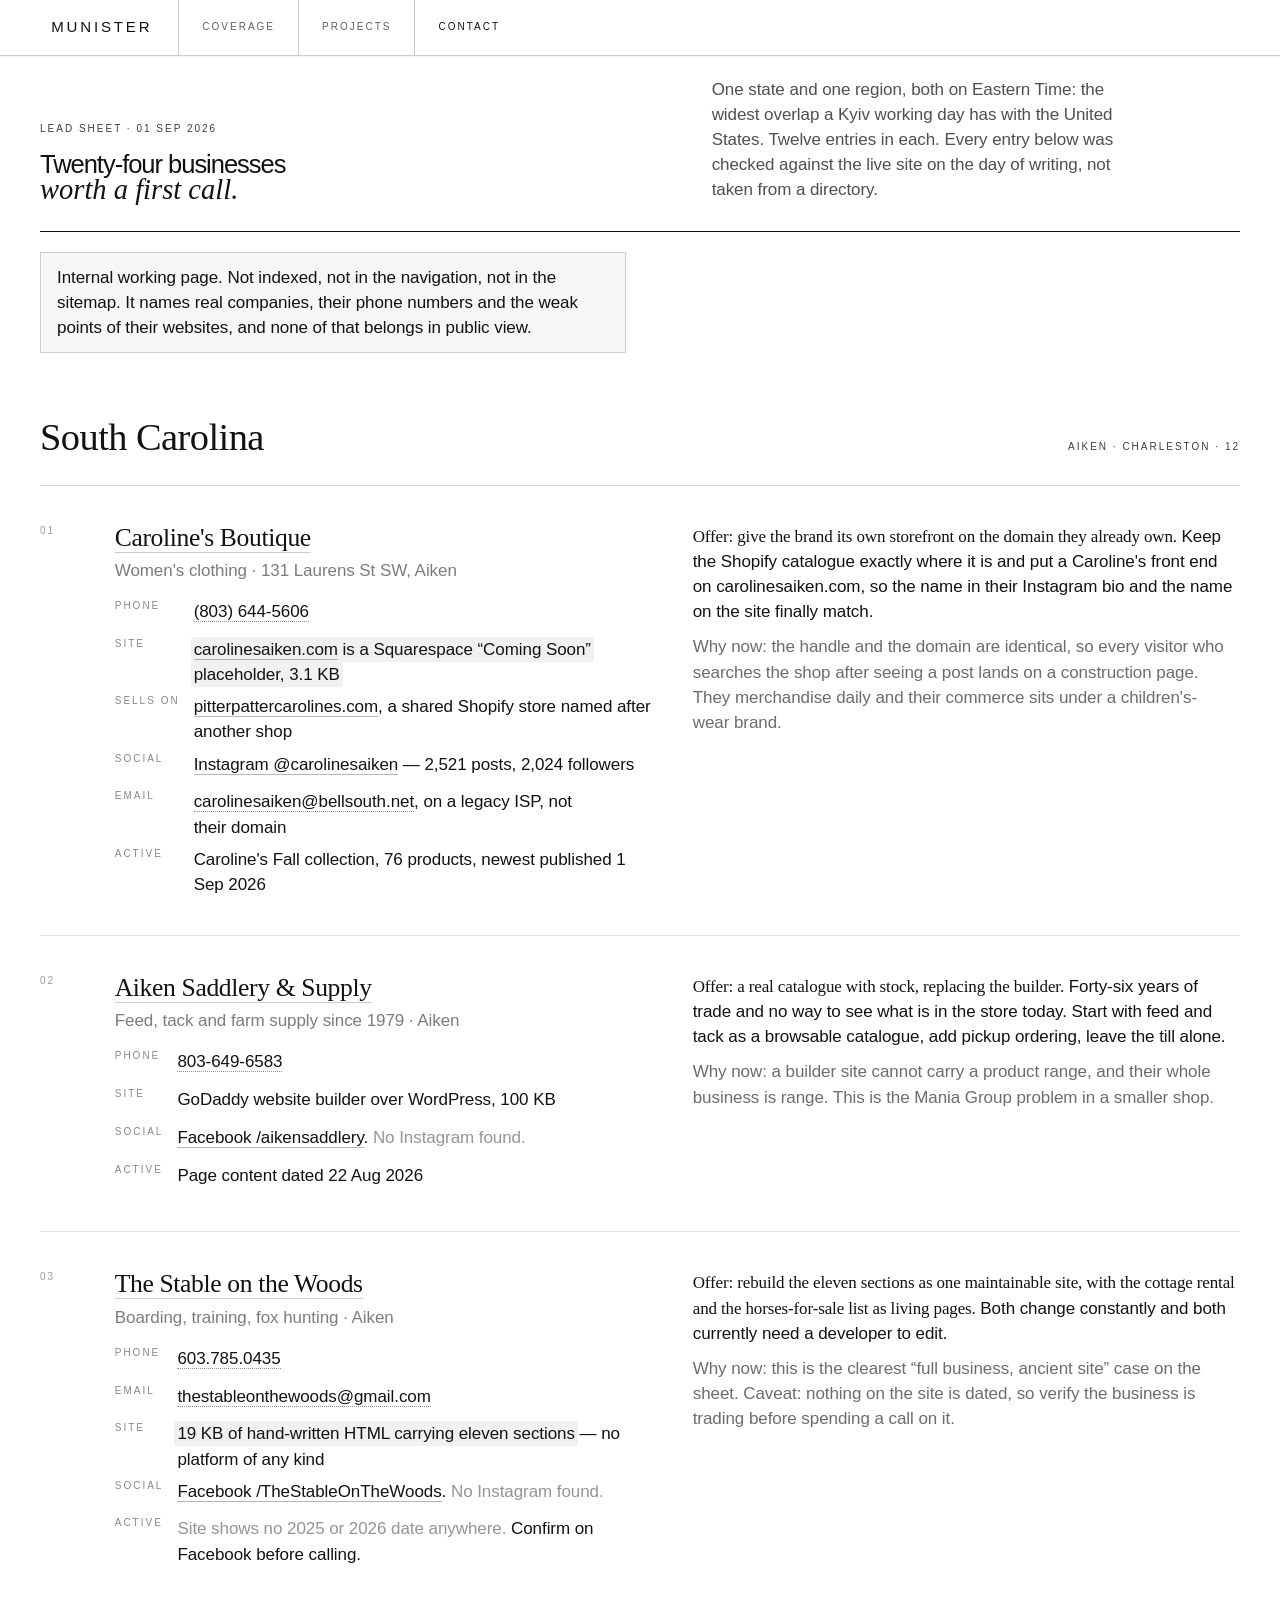
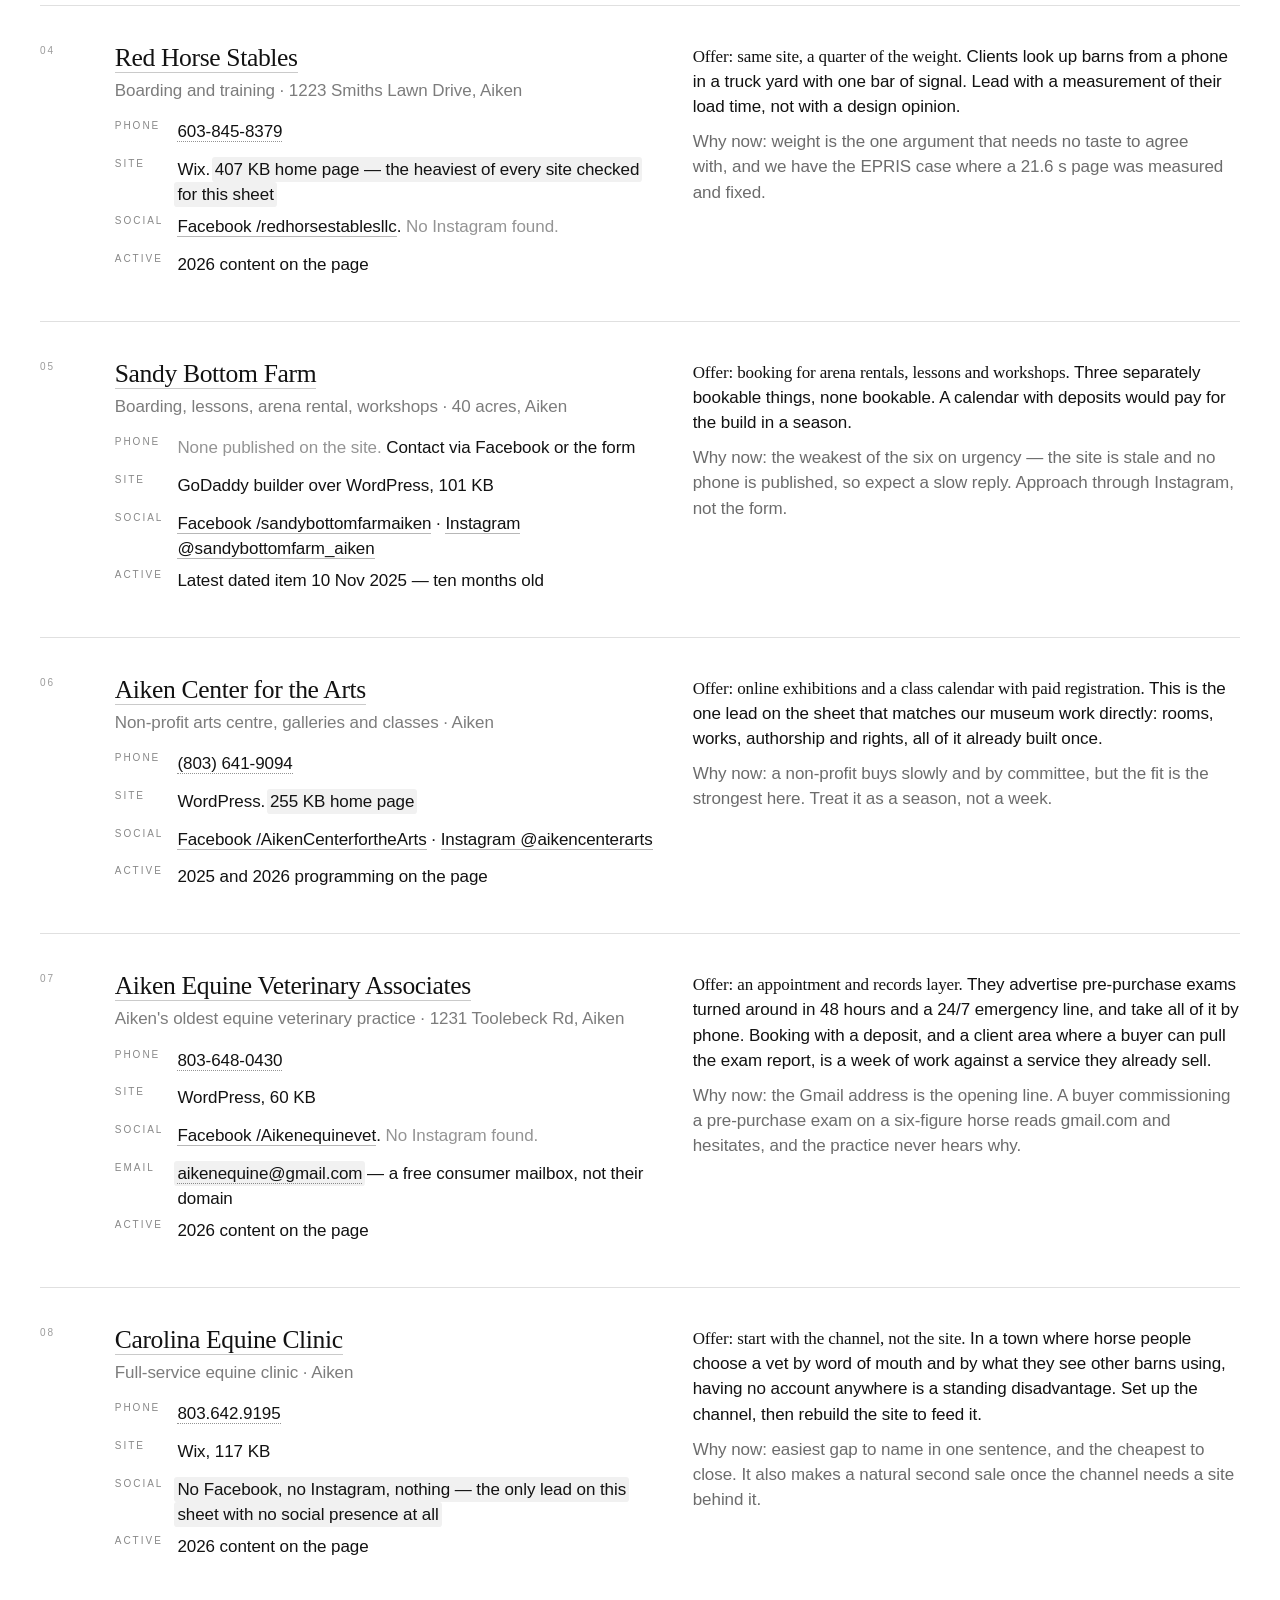
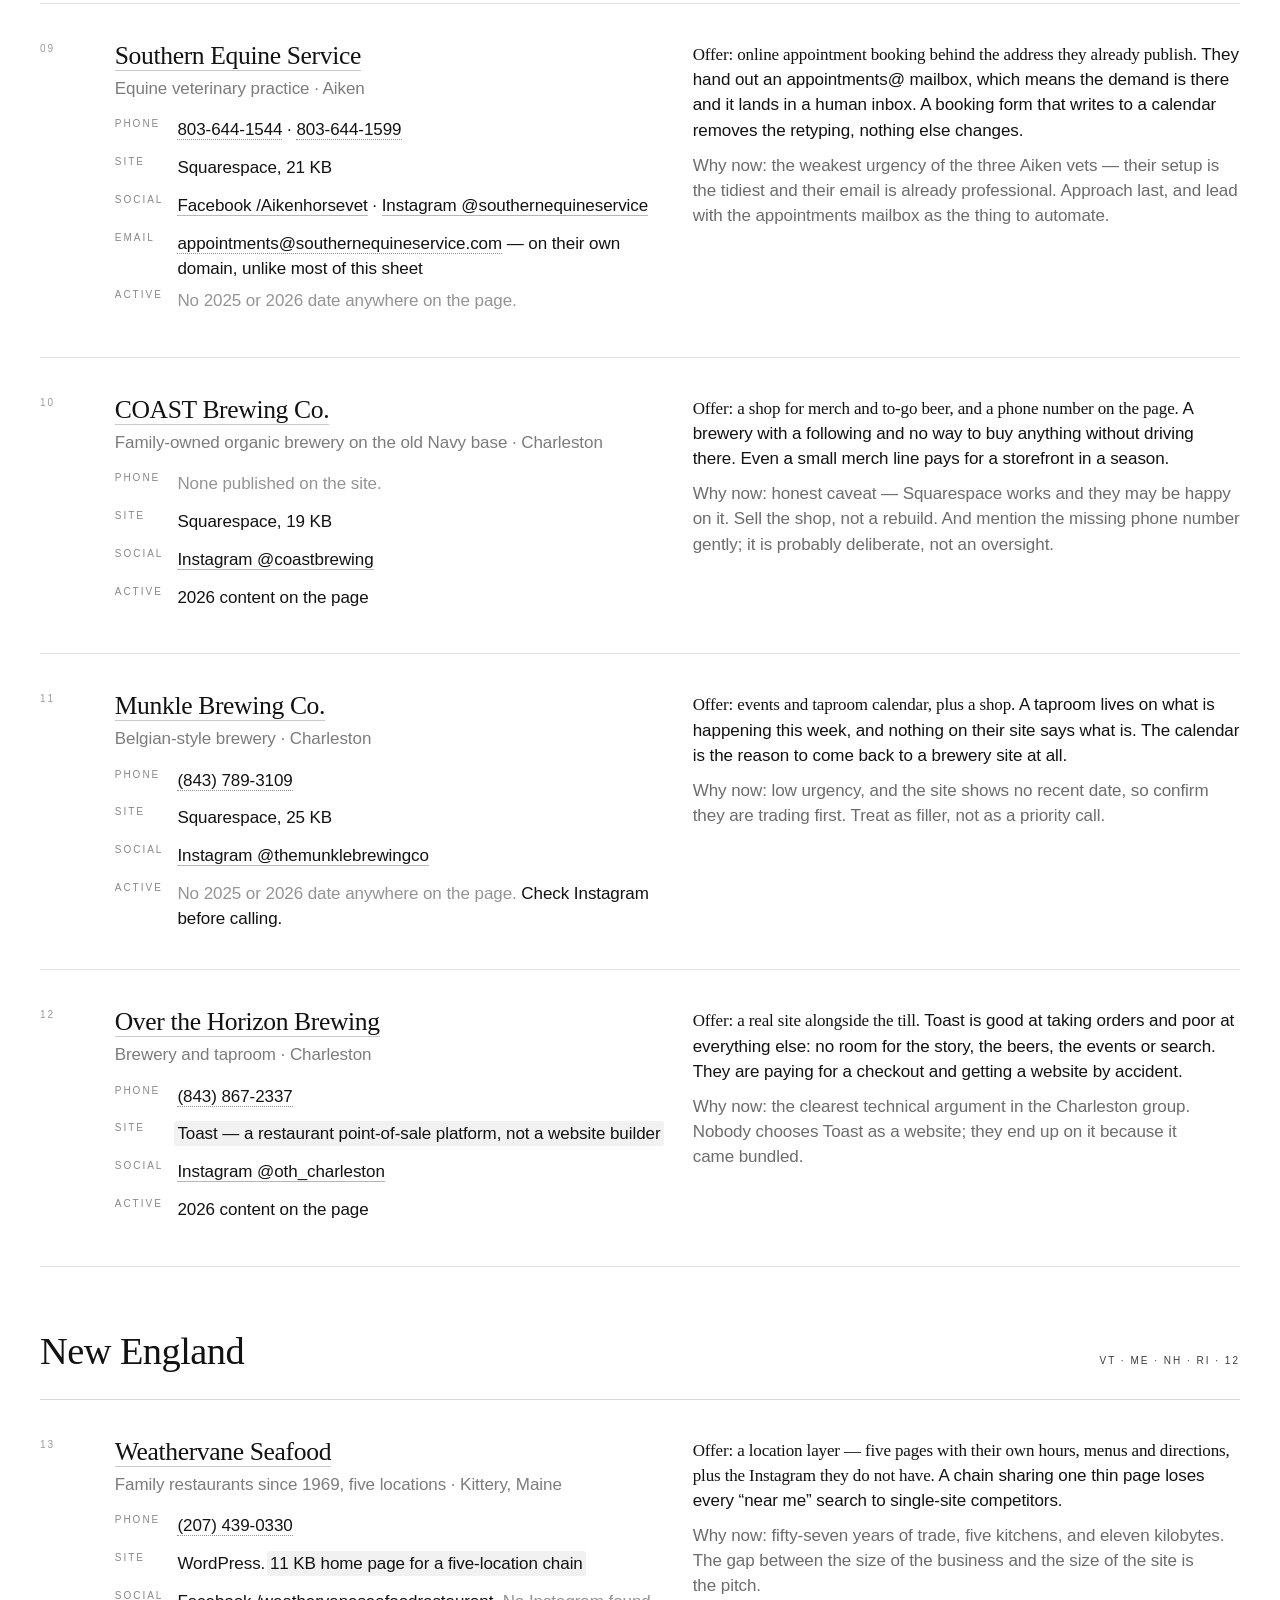
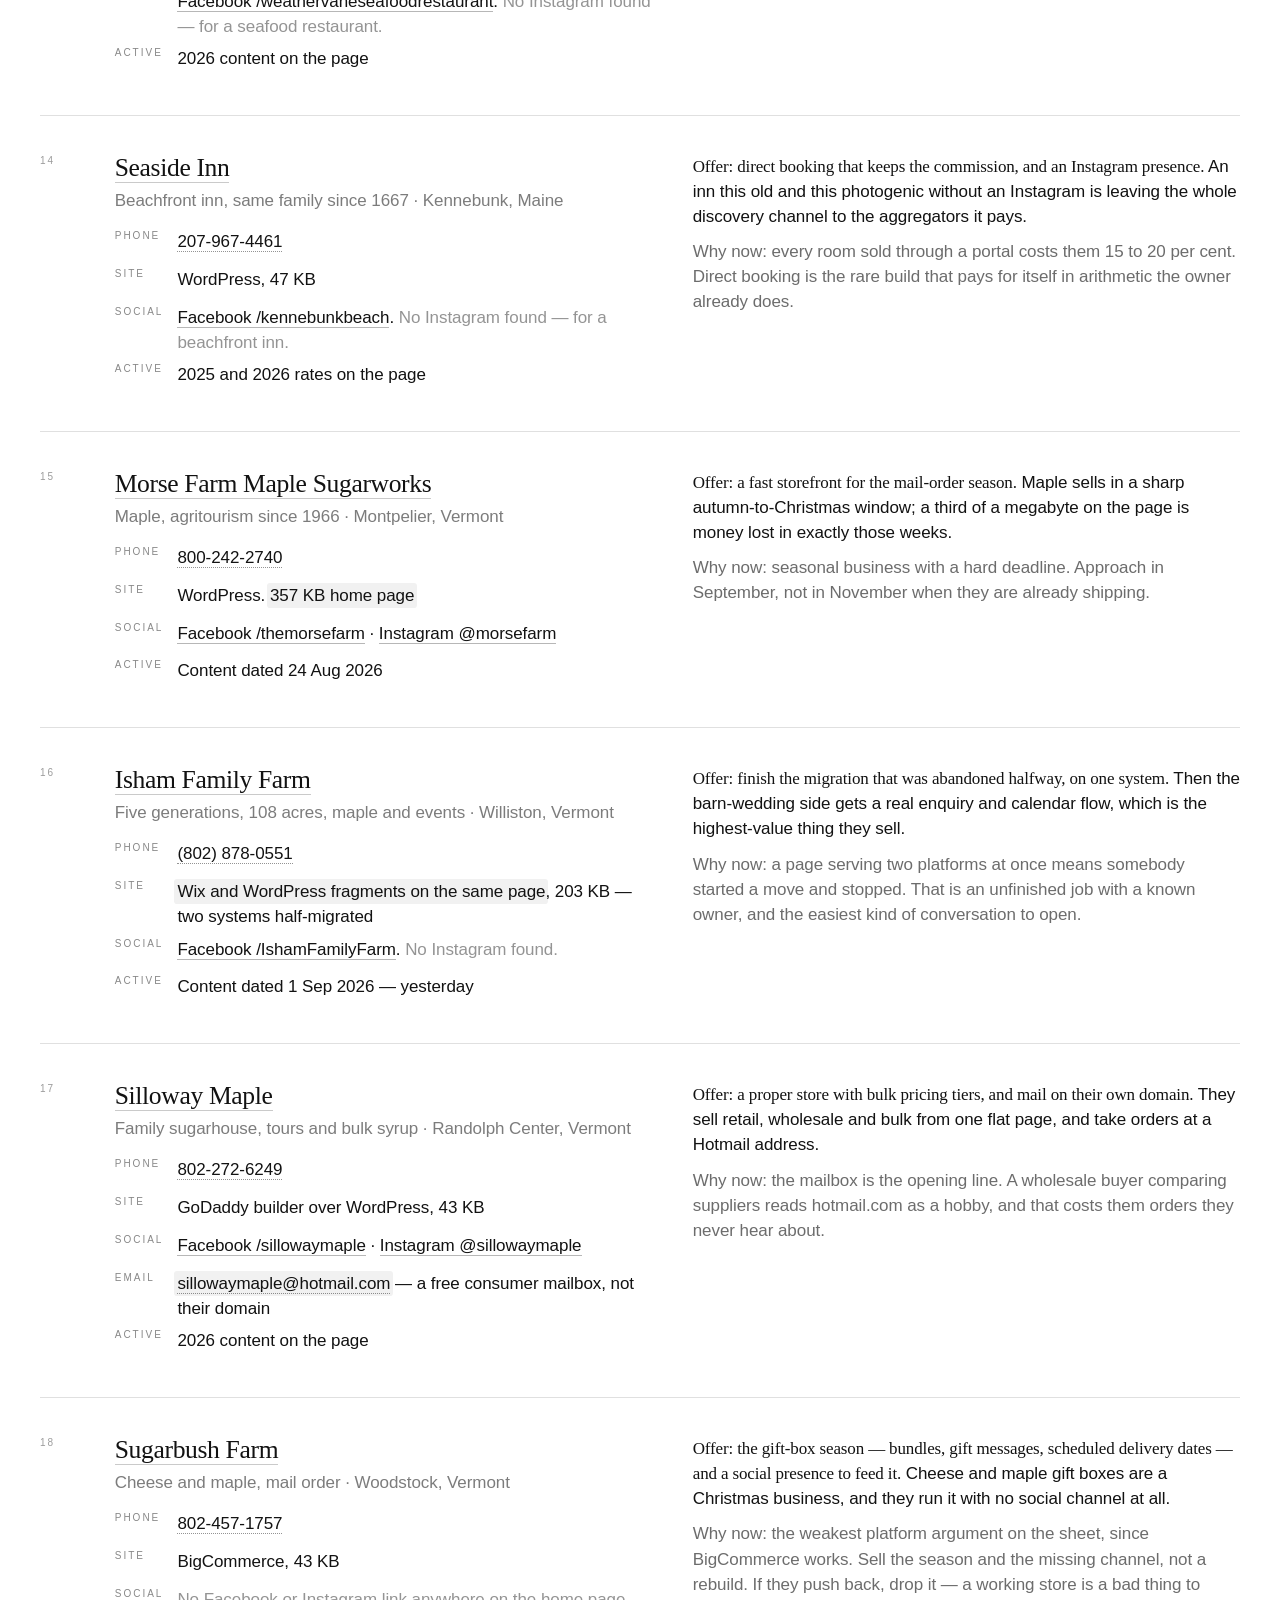
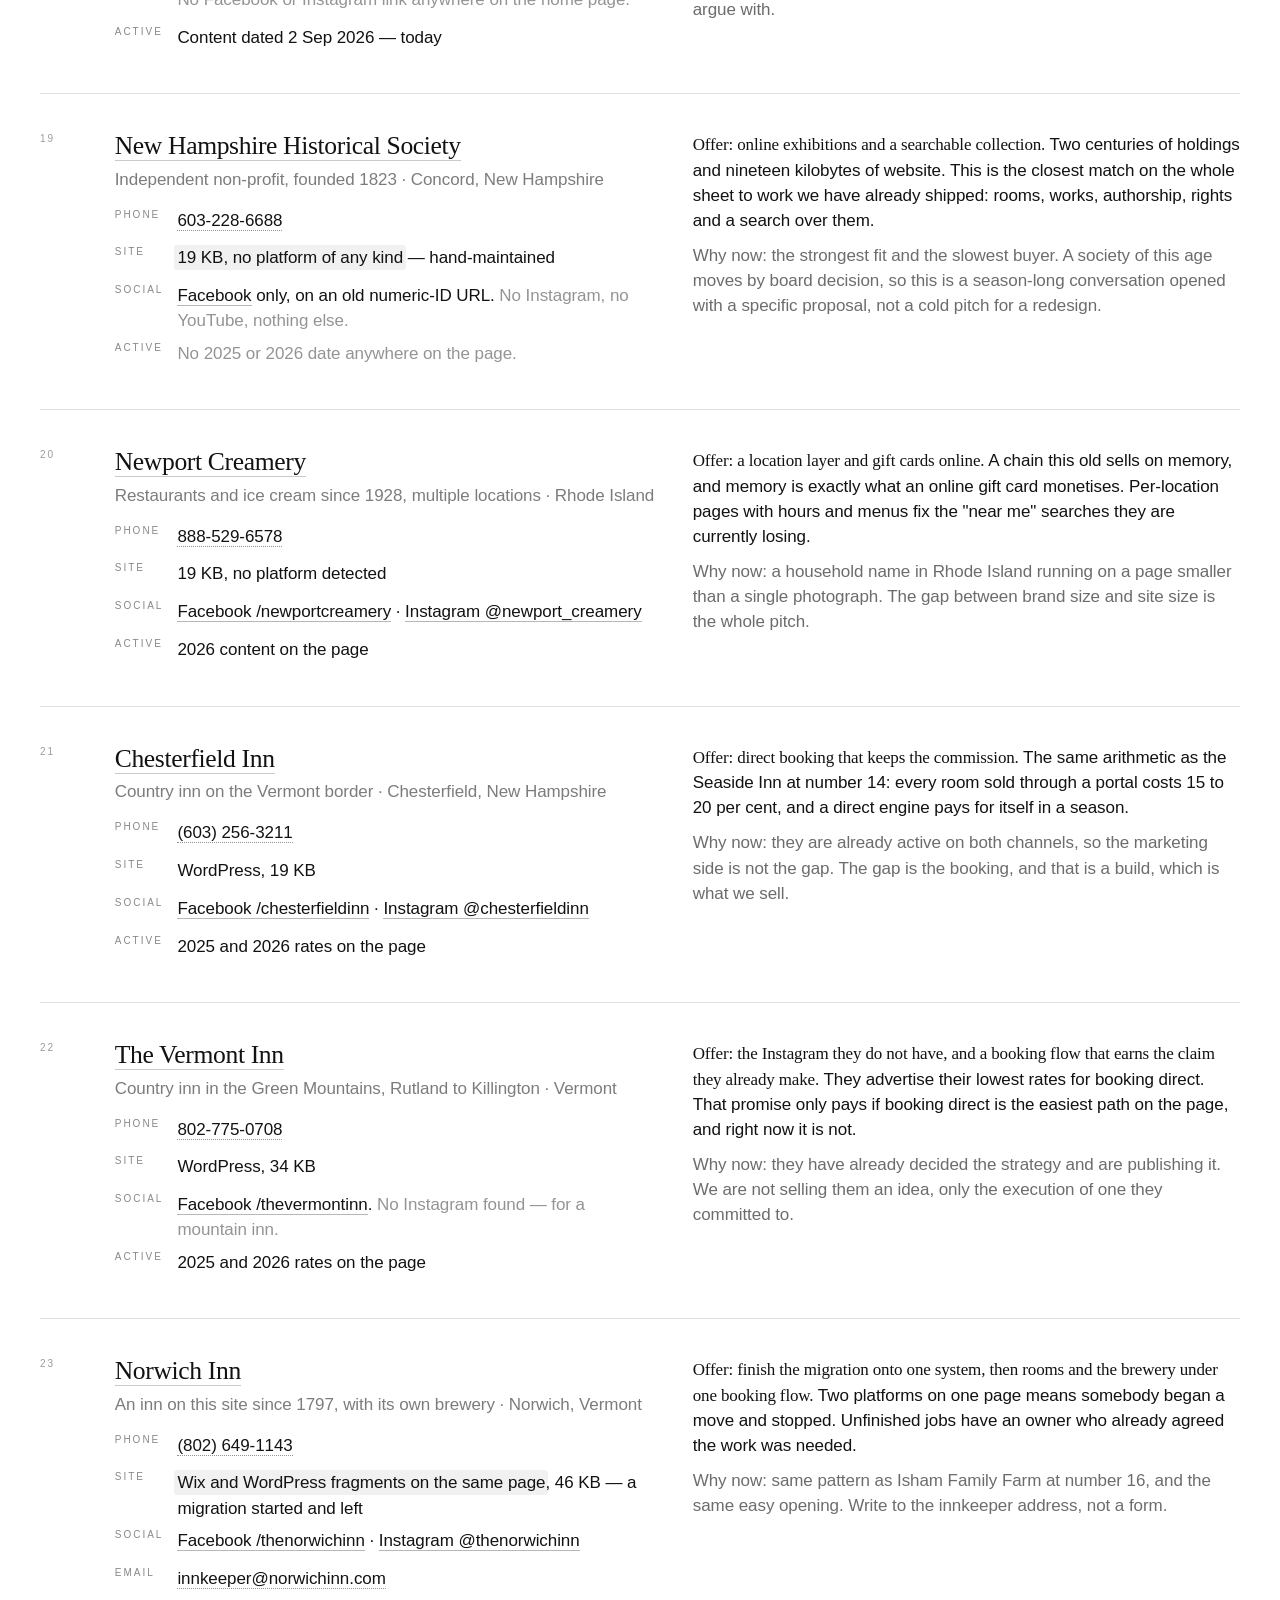
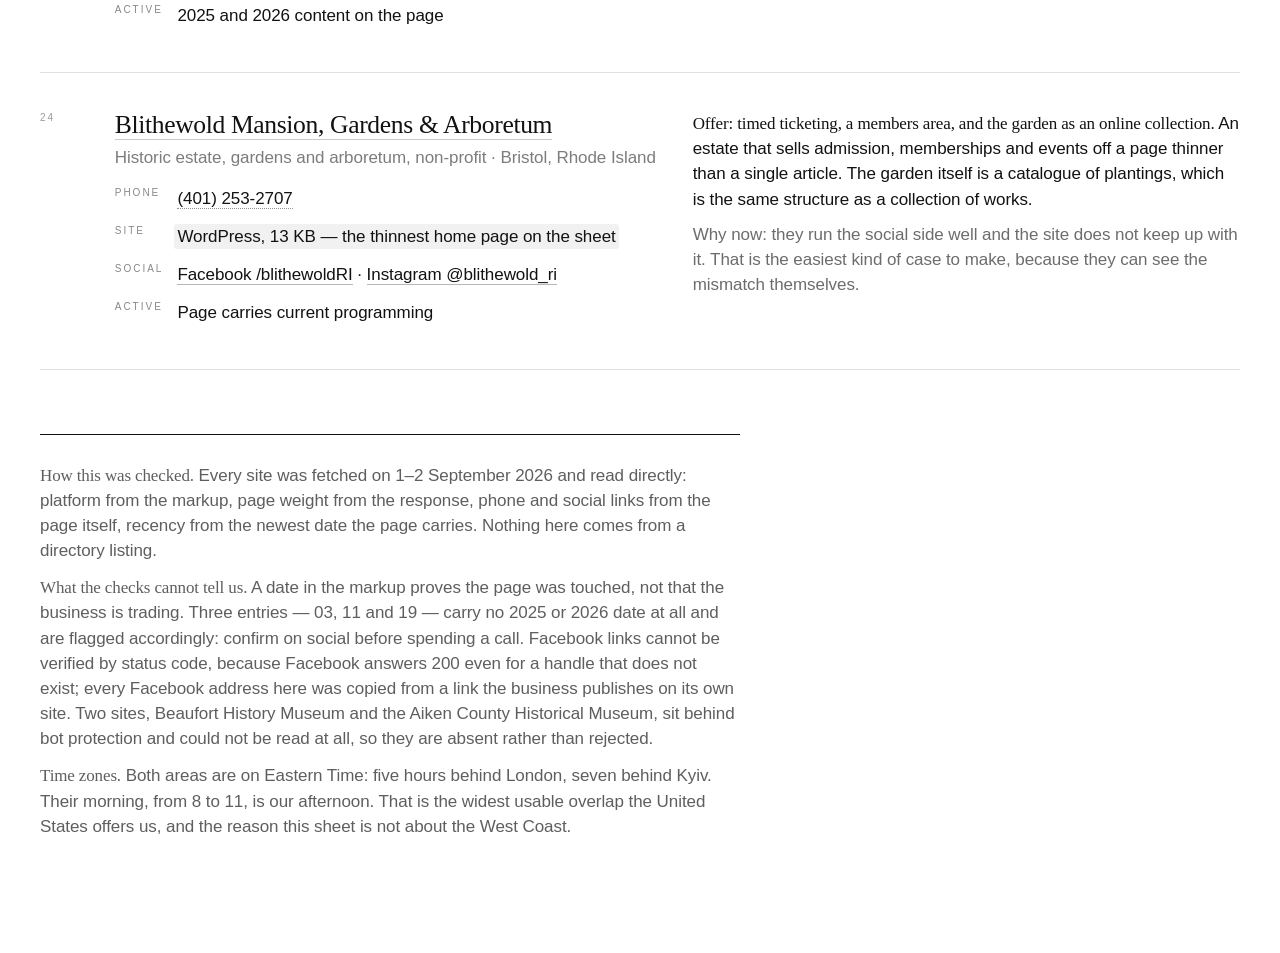
==== commit 8a6e9917: "Лист лидов: ещё 12 записей, сквозная нумерация 01–24 Южная Каролина берёт 01–12, Новая Англия 13–24." ====
--- a/daily/index.html
+++ b/daily/index.html
@@ -36,9 +36,9 @@
     <header class="daily-head">
       <div>
         <p class="section-tag-light">Lead sheet · 01 Sep 2026</p>
-        <h1 class="f-display"><span>Twelve businesses</span><br/><em>worth a first call.</em></h1>
+        <h1 class="f-display"><span>Twenty-four businesses</span><br/><em>worth a first call.</em></h1>
       </div>
-      <p class="daily-head-right">One state and one region, both on Eastern Time: the widest overlap a Kyiv working day has with the United States. Every entry below was checked against the live site on the day of writing, not taken from a directory.</p>
+      <p class="daily-head-right">One state and one region, both on Eastern Time: the widest overlap a Kyiv working day has with the United States. Twelve entries in each. Every entry below was checked against the live site on the day of writing, not taken from a directory.</p>
     </header>
 
     <p class="daily-private">Internal working page. Not indexed, not in the navigation, not in the sitemap. It names real companies, their phone numbers and the weak points of their websites, and none of that belongs in public view.</p>
@@ -46,7 +46,7 @@
     <div class="daily-group">
       <div class="daily-group-head">
         <h2>South Carolina</h2>
-        <p class="section-tag-light n">Aiken · 06</p>
+        <p class="section-tag-light n">Aiken · Charleston · 12</p>
       </div>
 
       <ul class="daily-list">
@@ -162,19 +162,129 @@
           </div>
         </li>
 
+
+        <li class="lead">
+          <p class="lead-num section-tag-light">07</p>
+          <div>
+            <h3 class="lead-name"><a href="https://aikenequinevet.com/" target="_blank" rel="noopener noreferrer external">Aiken Equine Veterinary Associates</a></h3>
+            <p class="lead-where">Aiken's oldest equine veterinary practice · 1231 Toolebeck Rd, Aiken</p>
+            <dl class="lead-facts">
+              <dt class="section-tag-light">Phone</dt><dd><a href="tel:+18036480430">803-648-0430</a></dd>
+              <dt class="section-tag-light">Site</dt><dd>WordPress, 60 KB</dd>
+              <dt class="section-tag-light">Social</dt><dd><a class="soc" href="https://www.facebook.com/Aikenequinevet/" target="_blank" rel="noopener noreferrer external">Facebook /Aikenequinevet</a>. <span class="lead-none">No Instagram found.</span></dd>
+              <dt class="section-tag-light">Email</dt><dd><span class="lead-flag"><a href="mailto:aikenequine@gmail.com">aikenequine@gmail.com</a></span> — a free consumer mailbox, not their domain</dd>
+              <dt class="section-tag-light">Active</dt><dd>2026 content on the page</dd>
+            </dl>
+          </div>
+          <div class="lead-offer">
+            <p><b>Offer: an appointment and records layer.</b> They advertise pre-purchase exams turned around in 48 hours and a 24/7 emergency line, and take all of it by phone. Booking with a deposit, and a client area where a buyer can pull the exam report, is a week of work against a service they already sell.</p>
+            <p class="why">Why now: the Gmail address is the opening line. A buyer commissioning a pre-purchase exam on a six-figure horse reads gmail.com and hesitates, and the practice never hears why.</p>
+          </div>
+        </li>
+
+        <li class="lead">
+          <p class="lead-num section-tag-light">08</p>
+          <div>
+            <h3 class="lead-name"><a href="https://www.carolinaequineclinic.com/" target="_blank" rel="noopener noreferrer external">Carolina Equine Clinic</a></h3>
+            <p class="lead-where">Full-service equine clinic · Aiken</p>
+            <dl class="lead-facts">
+              <dt class="section-tag-light">Phone</dt><dd><a href="tel:+18036429195">803.642.9195</a></dd>
+              <dt class="section-tag-light">Site</dt><dd>Wix, 117 KB</dd>
+              <dt class="section-tag-light">Social</dt><dd><span class="lead-flag">No Facebook, no Instagram, nothing — the only lead on this sheet with no social presence at all</span></dd>
+              <dt class="section-tag-light">Active</dt><dd>2026 content on the page</dd>
+            </dl>
+          </div>
+          <div class="lead-offer">
+            <p><b>Offer: start with the channel, not the site.</b> In a town where horse people choose a vet by word of mouth and by what they see other barns using, having no account anywhere is a standing disadvantage. Set up the channel, then rebuild the site to feed it.</p>
+            <p class="why">Why now: easiest gap to name in one sentence, and the cheapest to close. It also makes a natural second sale once the channel needs a site behind it.</p>
+          </div>
+        </li>
+
+        <li class="lead">
+          <p class="lead-num section-tag-light">09</p>
+          <div>
+            <h3 class="lead-name"><a href="https://www.southernequineservice.com/" target="_blank" rel="noopener noreferrer external">Southern Equine Service</a></h3>
+            <p class="lead-where">Equine veterinary practice · Aiken</p>
+            <dl class="lead-facts">
+              <dt class="section-tag-light">Phone</dt><dd><a href="tel:+18036441544">803-644-1544</a> · <a href="tel:+18036441599">803-644-1599</a></dd>
+              <dt class="section-tag-light">Site</dt><dd>Squarespace, 21 KB</dd>
+              <dt class="section-tag-light">Social</dt><dd><a class="soc" href="https://www.facebook.com/Aikenhorsevet/" target="_blank" rel="noopener noreferrer external">Facebook /Aikenhorsevet</a> · <a class="soc" href="https://www.instagram.com/southernequineservice/" target="_blank" rel="noopener noreferrer external">Instagram @southernequineservice</a></dd>
+              <dt class="section-tag-light">Email</dt><dd><a href="mailto:appointments@southernequineservice.com">appointments@southernequineservice.com</a> — on their own domain, unlike most of this sheet</dd>
+              <dt class="section-tag-light">Active</dt><dd><span class="lead-none">No 2025 or 2026 date anywhere on the page.</span></dd>
+            </dl>
+          </div>
+          <div class="lead-offer">
+            <p><b>Offer: online appointment booking behind the address they already publish.</b> They hand out an appointments@ mailbox, which means the demand is there and it lands in a human inbox. A booking form that writes to a calendar removes the retyping, nothing else changes.</p>
+            <p class="why">Why now: the weakest urgency of the three Aiken vets — their setup is the tidiest and their email is already professional. Approach last, and lead with the appointments mailbox as the thing to automate.</p>
+          </div>
+        </li>
+
+        <li class="lead">
+          <p class="lead-num section-tag-light">10</p>
+          <div>
+            <h3 class="lead-name"><a href="https://www.coastbrewing.com/" target="_blank" rel="noopener noreferrer external">COAST Brewing Co.</a></h3>
+            <p class="lead-where">Family-owned organic brewery on the old Navy base · Charleston</p>
+            <dl class="lead-facts">
+              <dt class="section-tag-light">Phone</dt><dd><span class="lead-none">None published on the site.</span></dd>
+              <dt class="section-tag-light">Site</dt><dd>Squarespace, 19 KB</dd>
+              <dt class="section-tag-light">Social</dt><dd><a class="soc" href="https://www.instagram.com/coastbrewing/" target="_blank" rel="noopener noreferrer external">Instagram @coastbrewing</a></dd>
+              <dt class="section-tag-light">Active</dt><dd>2026 content on the page</dd>
+            </dl>
+          </div>
+          <div class="lead-offer">
+            <p><b>Offer: a shop for merch and to-go beer, and a phone number on the page.</b> A brewery with a following and no way to buy anything without driving there. Even a small merch line pays for a storefront in a season.</p>
+            <p class="why">Why now: honest caveat — Squarespace works and they may be happy on it. Sell the shop, not a rebuild. And mention the missing phone number gently; it is probably deliberate, not an oversight.</p>
+          </div>
+        </li>
+
+        <li class="lead">
+          <p class="lead-num section-tag-light">11</p>
+          <div>
+            <h3 class="lead-name"><a href="https://www.munklebrewing.com/" target="_blank" rel="noopener noreferrer external">Munkle Brewing Co.</a></h3>
+            <p class="lead-where">Belgian-style brewery · Charleston</p>
+            <dl class="lead-facts">
+              <dt class="section-tag-light">Phone</dt><dd><a href="tel:+18437893109">(843) 789-3109</a></dd>
+              <dt class="section-tag-light">Site</dt><dd>Squarespace, 25 KB</dd>
+              <dt class="section-tag-light">Social</dt><dd><a class="soc" href="https://www.instagram.com/themunklebrewingco/" target="_blank" rel="noopener noreferrer external">Instagram @themunklebrewingco</a></dd>
+              <dt class="section-tag-light">Active</dt><dd><span class="lead-none">No 2025 or 2026 date anywhere on the page.</span> Check Instagram before calling.</dd>
+            </dl>
+          </div>
+          <div class="lead-offer">
+            <p><b>Offer: events and taproom calendar, plus a shop.</b> A taproom lives on what is happening this week, and nothing on their site says what is. The calendar is the reason to come back to a brewery site at all.</p>
+            <p class="why">Why now: low urgency, and the site shows no recent date, so confirm they are trading first. Treat as filler, not as a priority call.</p>
+          </div>
+        </li>
+
+        <li class="lead">
+          <p class="lead-num section-tag-light">12</p>
+          <div>
+            <h3 class="lead-name"><a href="https://overthehorizonbrewing.com/" target="_blank" rel="noopener noreferrer external">Over the Horizon Brewing</a></h3>
+            <p class="lead-where">Brewery and taproom · Charleston</p>
+            <dl class="lead-facts">
+              <dt class="section-tag-light">Phone</dt><dd><a href="tel:+18438672337">(843) 867-2337</a></dd>
+              <dt class="section-tag-light">Site</dt><dd><span class="lead-flag">Toast — a restaurant point-of-sale platform, not a website builder</span></dd>
+              <dt class="section-tag-light">Social</dt><dd><a class="soc" href="https://www.instagram.com/oth_charleston/" target="_blank" rel="noopener noreferrer external">Instagram @oth_charleston</a></dd>
+              <dt class="section-tag-light">Active</dt><dd>2026 content on the page</dd>
+            </dl>
+          </div>
+          <div class="lead-offer">
+            <p><b>Offer: a real site alongside the till.</b> Toast is good at taking orders and poor at everything else: no room for the story, the beers, the events or search. They are paying for a checkout and getting a website by accident.</p>
+            <p class="why">Why now: the clearest technical argument in the Charleston group. Nobody chooses Toast as a website; they end up on it because it came bundled.</p>
+          </div>
+        </li>
       </ul>
     </div>
 
     <div class="daily-group">
       <div class="daily-group-head">
         <h2>New England</h2>
-        <p class="section-tag-light n">Vermont · Maine · 06</p>
+        <p class="section-tag-light n">VT · ME · NH · RI · 12</p>
       </div>
 
       <ul class="daily-list">
 
         <li class="lead">
-          <p class="lead-num section-tag-light">07</p>
+          <p class="lead-num section-tag-light">13</p>
           <div>
             <h3 class="lead-name"><a href="https://www.weathervaneseafoods.com/" target="_blank" rel="noopener noreferrer external">Weathervane Seafood</a></h3>
             <p class="lead-where">Family restaurants since 1969, five locations · Kittery, Maine</p>
@@ -192,7 +302,7 @@
         </li>
 
         <li class="lead">
-          <p class="lead-num section-tag-light">08</p>
+          <p class="lead-num section-tag-light">14</p>
           <div>
             <h3 class="lead-name"><a href="https://www.kennebunkbeachmaine.com/" target="_blank" rel="noopener noreferrer external">Seaside Inn</a></h3>
             <p class="lead-where">Beachfront inn, same family since 1667 · Kennebunk, Maine</p>
@@ -210,7 +320,7 @@
         </li>
 
         <li class="lead">
-          <p class="lead-num section-tag-light">09</p>
+          <p class="lead-num section-tag-light">15</p>
           <div>
             <h3 class="lead-name"><a href="https://www.morsefarm.com/" target="_blank" rel="noopener noreferrer external">Morse Farm Maple Sugarworks</a></h3>
             <p class="lead-where">Maple, agritourism since 1966 · Montpelier, Vermont</p>
@@ -228,7 +338,7 @@
         </li>
 
         <li class="lead">
-          <p class="lead-num section-tag-light">10</p>
+          <p class="lead-num section-tag-light">16</p>
           <div>
             <h3 class="lead-name"><a href="https://www.ishamfamilyfarm.com/" target="_blank" rel="noopener noreferrer external">Isham Family Farm</a></h3>
             <p class="lead-where">Five generations, 108 acres, maple and events · Williston, Vermont</p>
@@ -246,7 +356,7 @@
         </li>
 
         <li class="lead">
-          <p class="lead-num section-tag-light">11</p>
+          <p class="lead-num section-tag-light">17</p>
           <div>
             <h3 class="lead-name"><a href="https://sillowaymaple.com/" target="_blank" rel="noopener noreferrer external">Silloway Maple</a></h3>
             <p class="lead-where">Family sugarhouse, tours and bulk syrup · Randolph Center, Vermont</p>
@@ -265,7 +375,7 @@
         </li>
 
         <li class="lead">
-          <p class="lead-num section-tag-light">12</p>
+          <p class="lead-num section-tag-light">18</p>
           <div>
             <h3 class="lead-name"><a href="https://sugarbushfarm.com/" target="_blank" rel="noopener noreferrer external">Sugarbush Farm</a></h3>
             <p class="lead-where">Cheese and maple, mail order · Woodstock, Vermont</p>
@@ -282,12 +392,121 @@
           </div>
         </li>
 
+
+        <li class="lead">
+          <p class="lead-num section-tag-light">19</p>
+          <div>
+            <h3 class="lead-name"><a href="https://www.nhhistory.org/" target="_blank" rel="noopener noreferrer external">New Hampshire Historical Society</a></h3>
+            <p class="lead-where">Independent non-profit, founded 1823 · Concord, New Hampshire</p>
+            <dl class="lead-facts">
+              <dt class="section-tag-light">Phone</dt><dd><a href="tel:+16032286688">603-228-6688</a></dd>
+              <dt class="section-tag-light">Site</dt><dd><span class="lead-flag">19 KB, no platform of any kind</span> — hand-maintained</dd>
+              <dt class="section-tag-light">Social</dt><dd><a class="soc" href="https://www.facebook.com/New-Hampshire-Historical-Society-1661668497411865/" target="_blank" rel="noopener noreferrer external">Facebook</a> only, on an old numeric-ID URL. <span class="lead-none">No Instagram, no YouTube, nothing else.</span></dd>
+              <dt class="section-tag-light">Active</dt><dd><span class="lead-none">No 2025 or 2026 date anywhere on the page.</span></dd>
+            </dl>
+          </div>
+          <div class="lead-offer">
+            <p><b>Offer: online exhibitions and a searchable collection.</b> Two centuries of holdings and nineteen kilobytes of website. This is the closest match on the whole sheet to work we have already shipped: rooms, works, authorship, rights and a search over them.</p>
+            <p class="why">Why now: the strongest fit and the slowest buyer. A society of this age moves by board decision, so this is a season-long conversation opened with a specific proposal, not a cold pitch for a redesign.</p>
+          </div>
+        </li>
+
+        <li class="lead">
+          <p class="lead-num section-tag-light">20</p>
+          <div>
+            <h3 class="lead-name"><a href="https://www.newportcreamery.com/" target="_blank" rel="noopener noreferrer external">Newport Creamery</a></h3>
+            <p class="lead-where">Restaurants and ice cream since 1928, multiple locations · Rhode Island</p>
+            <dl class="lead-facts">
+              <dt class="section-tag-light">Phone</dt><dd><a href="tel:+18885296578">888-529-6578</a></dd>
+              <dt class="section-tag-light">Site</dt><dd>19 KB, no platform detected</dd>
+              <dt class="section-tag-light">Social</dt><dd><a class="soc" href="https://www.facebook.com/newportcreamery/" target="_blank" rel="noopener noreferrer external">Facebook /newportcreamery</a> · <a class="soc" href="https://www.instagram.com/newport_creamery/" target="_blank" rel="noopener noreferrer external">Instagram @newport_creamery</a></dd>
+              <dt class="section-tag-light">Active</dt><dd>2026 content on the page</dd>
+            </dl>
+          </div>
+          <div class="lead-offer">
+            <p><b>Offer: a location layer and gift cards online.</b> A chain this old sells on memory, and memory is exactly what an online gift card monetises. Per-location pages with hours and menus fix the "near me" searches they are currently losing.</p>
+            <p class="why">Why now: a household name in Rhode Island running on a page smaller than a single photograph. The gap between brand size and site size is the whole pitch.</p>
+          </div>
+        </li>
+
+        <li class="lead">
+          <p class="lead-num section-tag-light">21</p>
+          <div>
+            <h3 class="lead-name"><a href="https://www.chesterfieldinn.com/" target="_blank" rel="noopener noreferrer external">Chesterfield Inn</a></h3>
+            <p class="lead-where">Country inn on the Vermont border · Chesterfield, New Hampshire</p>
+            <dl class="lead-facts">
+              <dt class="section-tag-light">Phone</dt><dd><a href="tel:+16032563211">(603) 256-3211</a></dd>
+              <dt class="section-tag-light">Site</dt><dd>WordPress, 19 KB</dd>
+              <dt class="section-tag-light">Social</dt><dd><a class="soc" href="https://www.facebook.com/chesterfieldinn/" target="_blank" rel="noopener noreferrer external">Facebook /chesterfieldinn</a> · <a class="soc" href="https://www.instagram.com/chesterfieldinn/" target="_blank" rel="noopener noreferrer external">Instagram @chesterfieldinn</a></dd>
+              <dt class="section-tag-light">Active</dt><dd>2025 and 2026 rates on the page</dd>
+            </dl>
+          </div>
+          <div class="lead-offer">
+            <p><b>Offer: direct booking that keeps the commission.</b> The same arithmetic as the Seaside Inn at number 14: every room sold through a portal costs 15 to 20 per cent, and a direct engine pays for itself in a season.</p>
+            <p class="why">Why now: they are already active on both channels, so the marketing side is not the gap. The gap is the booking, and that is a build, which is what we sell.</p>
+          </div>
+        </li>
+
+        <li class="lead">
+          <p class="lead-num section-tag-light">22</p>
+          <div>
+            <h3 class="lead-name"><a href="https://vermontinn.com/" target="_blank" rel="noopener noreferrer external">The Vermont Inn</a></h3>
+            <p class="lead-where">Country inn in the Green Mountains, Rutland to Killington · Vermont</p>
+            <dl class="lead-facts">
+              <dt class="section-tag-light">Phone</dt><dd><a href="tel:+18027750708">802-775-0708</a></dd>
+              <dt class="section-tag-light">Site</dt><dd>WordPress, 34 KB</dd>
+              <dt class="section-tag-light">Social</dt><dd><a class="soc" href="https://www.facebook.com/thevermontinn/" target="_blank" rel="noopener noreferrer external">Facebook /thevermontinn</a>. <span class="lead-none">No Instagram found — for a mountain inn.</span></dd>
+              <dt class="section-tag-light">Active</dt><dd>2025 and 2026 rates on the page</dd>
+            </dl>
+          </div>
+          <div class="lead-offer">
+            <p><b>Offer: the Instagram they do not have, and a booking flow that earns the claim they already make.</b> They advertise their lowest rates for booking direct. That promise only pays if booking direct is the easiest path on the page, and right now it is not.</p>
+            <p class="why">Why now: they have already decided the strategy and are publishing it. We are not selling them an idea, only the execution of one they committed to.</p>
+          </div>
+        </li>
+
+        <li class="lead">
+          <p class="lead-num section-tag-light">23</p>
+          <div>
+            <h3 class="lead-name"><a href="https://www.norwichinn.com/" target="_blank" rel="noopener noreferrer external">Norwich Inn</a></h3>
+            <p class="lead-where">An inn on this site since 1797, with its own brewery · Norwich, Vermont</p>
+            <dl class="lead-facts">
+              <dt class="section-tag-light">Phone</dt><dd><a href="tel:+18026491143">(802) 649-1143</a></dd>
+              <dt class="section-tag-light">Site</dt><dd><span class="lead-flag">Wix and WordPress fragments on the same page</span>, 46 KB — a migration started and left</dd>
+              <dt class="section-tag-light">Social</dt><dd><a class="soc" href="https://www.facebook.com/thenorwichinn/" target="_blank" rel="noopener noreferrer external">Facebook /thenorwichinn</a> · <a class="soc" href="https://www.instagram.com/thenorwichinn/" target="_blank" rel="noopener noreferrer external">Instagram @thenorwichinn</a></dd>
+              <dt class="section-tag-light">Email</dt><dd><a href="mailto:innkeeper@norwichinn.com">innkeeper@norwichinn.com</a></dd>
+              <dt class="section-tag-light">Active</dt><dd>2025 and 2026 content on the page</dd>
+            </dl>
+          </div>
+          <div class="lead-offer">
+            <p><b>Offer: finish the migration onto one system, then rooms and the brewery under one booking flow.</b> Two platforms on one page means somebody began a move and stopped. Unfinished jobs have an owner who already agreed the work was needed.</p>
+            <p class="why">Why now: same pattern as Isham Family Farm at number 16, and the same easy opening. Write to the innkeeper address, not a form.</p>
+          </div>
+        </li>
+
+        <li class="lead">
+          <p class="lead-num section-tag-light">24</p>
+          <div>
+            <h3 class="lead-name"><a href="https://www.blithewold.org/" target="_blank" rel="noopener noreferrer external">Blithewold Mansion, Gardens &amp; Arboretum</a></h3>
+            <p class="lead-where">Historic estate, gardens and arboretum, non-profit · Bristol, Rhode Island</p>
+            <dl class="lead-facts">
+              <dt class="section-tag-light">Phone</dt><dd><a href="tel:+14012532707">(401) 253-2707</a></dd>
+              <dt class="section-tag-light">Site</dt><dd><span class="lead-flag">WordPress, 13 KB — the thinnest home page on the sheet</span></dd>
+              <dt class="section-tag-light">Social</dt><dd><a class="soc" href="https://www.facebook.com/blithewoldRI/" target="_blank" rel="noopener noreferrer external">Facebook /blithewoldRI</a> · <a class="soc" href="https://www.instagram.com/blithewold_ri/" target="_blank" rel="noopener noreferrer external">Instagram @blithewold_ri</a></dd>
+              <dt class="section-tag-light">Active</dt><dd>Page carries current programming</dd>
+            </dl>
+          </div>
+          <div class="lead-offer">
+            <p><b>Offer: timed ticketing, a members area, and the garden as an online collection.</b> An estate that sells admission, memberships and events off a page thinner than a single article. The garden itself is a catalogue of plantings, which is the same structure as a collection of works.</p>
+            <p class="why">Why now: they run the social side well and the site does not keep up with it. That is the easiest kind of case to make, because they can see the mismatch themselves.</p>
+          </div>
+        </li>
       </ul>
     </div>
 
     <div class="daily-foot">
       <p><b>How this was checked.</b> Every site was fetched on 1–2 September 2026 and read directly: platform from the markup, page weight from the response, phone and social links from the page itself, recency from the newest date the page carries. Nothing here comes from a directory listing.</p>
-      <p><b>What the checks cannot tell us.</b> A date in the markup proves the page was touched, not that the business is trading. Three entries carry an explicit warning about this. Two sites — Beaufort History Museum and the Aiken County Historical Museum — sit behind bot protection and could not be read at all, so they are absent rather than rejected.</p>
+      <p><b>What the checks cannot tell us.</b> A date in the markup proves the page was touched, not that the business is trading. Three entries — 03, 11 and 19 — carry no 2025 or 2026 date at all and are flagged accordingly: confirm on social before spending a call. Facebook links cannot be verified by status code, because Facebook answers 200 even for a handle that does not exist; every Facebook address here was copied from a link the business publishes on its own site. Two sites, Beaufort History Museum and the Aiken County Historical Museum, sit behind bot protection and could not be read at all, so they are absent rather than rejected.</p>
       <p><b>Time zones.</b> Both areas are on Eastern Time: five hours behind London, seven behind Kyiv. Their morning, from 8 to 11, is our afternoon. That is the widest usable overlap the United States offers us, and the reason this sheet is not about the West Coast.</p>
     </div>
 
--- a/style.css
+++ b/style.css
@@ -25,7 +25,7 @@
 @import url("./css/25-epris-type.css?v=3");
 @import url("./css/26-paint-map.css?v=8");
 @import url("./css/27-system.css?v=13");
-@import url("./css/28-daily.css?v=5");
+@import url("./css/28-daily.css?v=6");
 
 /* ══════════════════════════════════════════
    UI/UX Audit Fixes — 2026-07-10
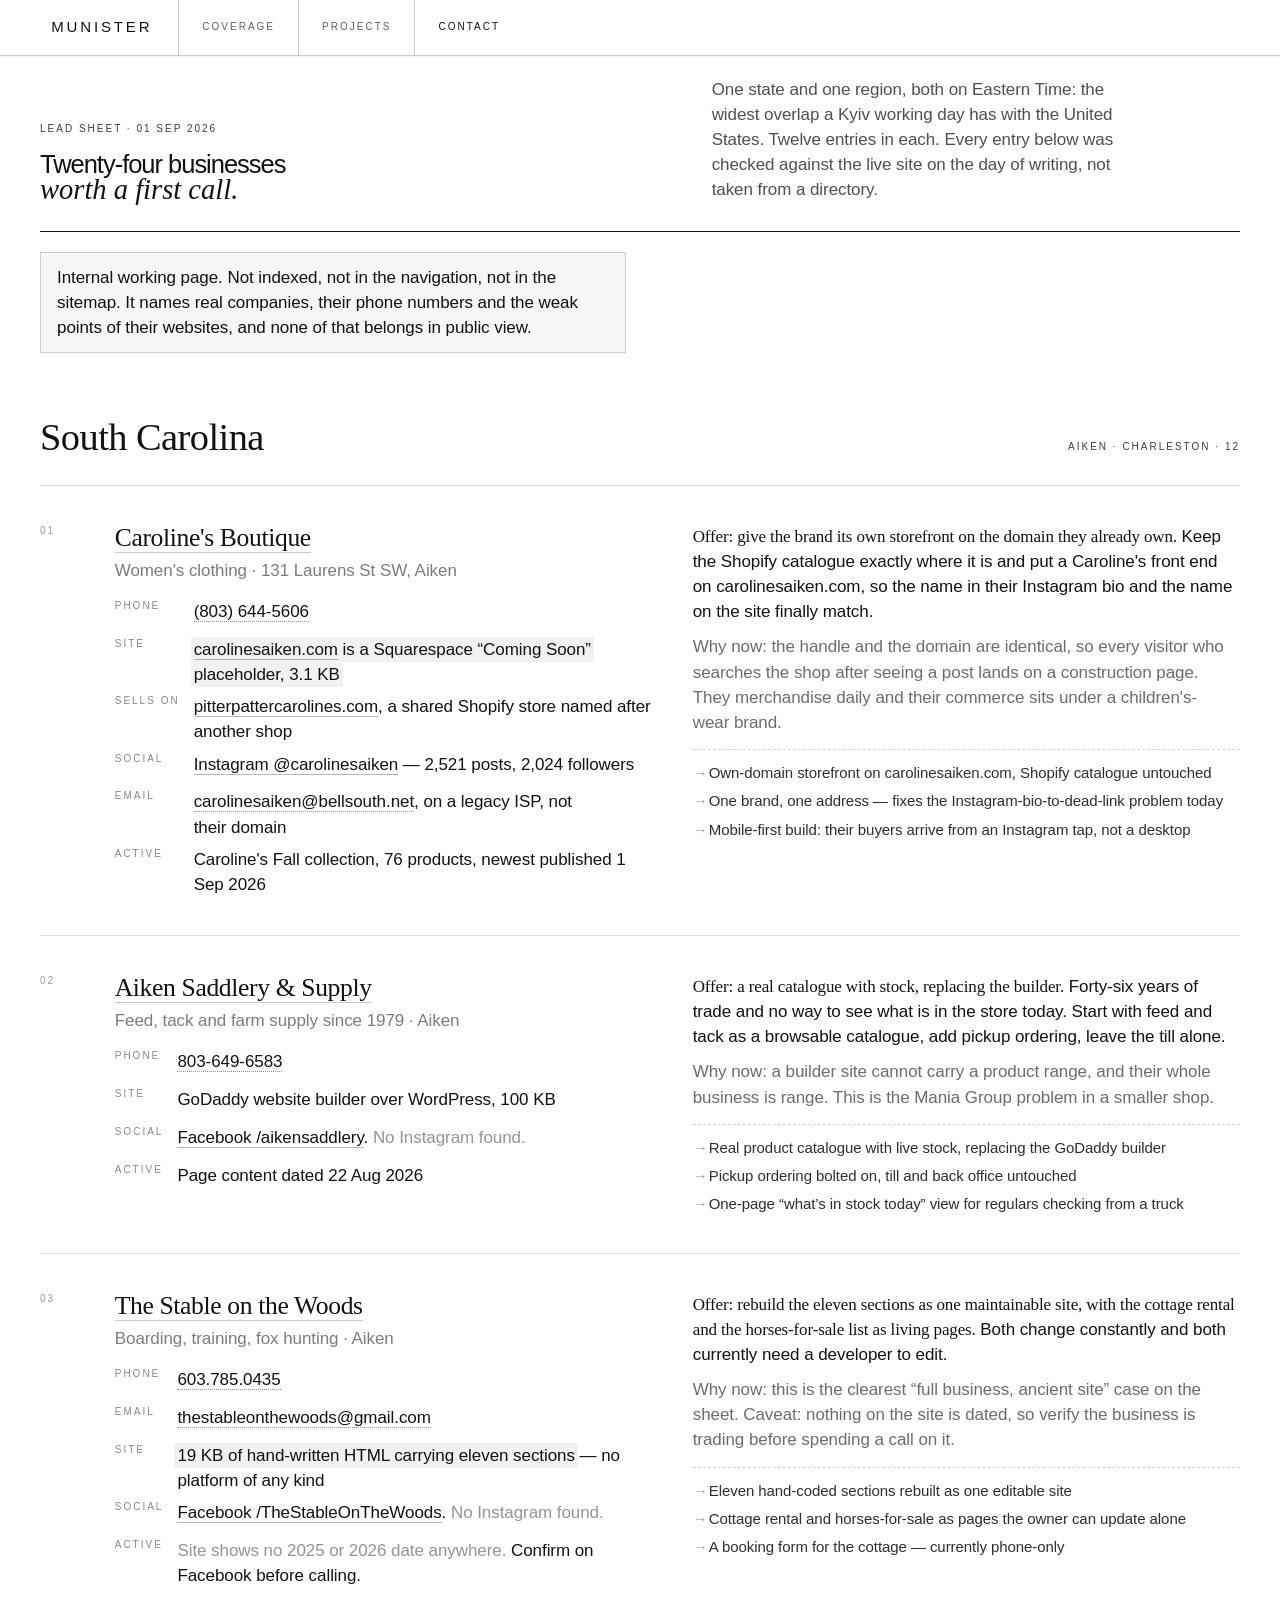
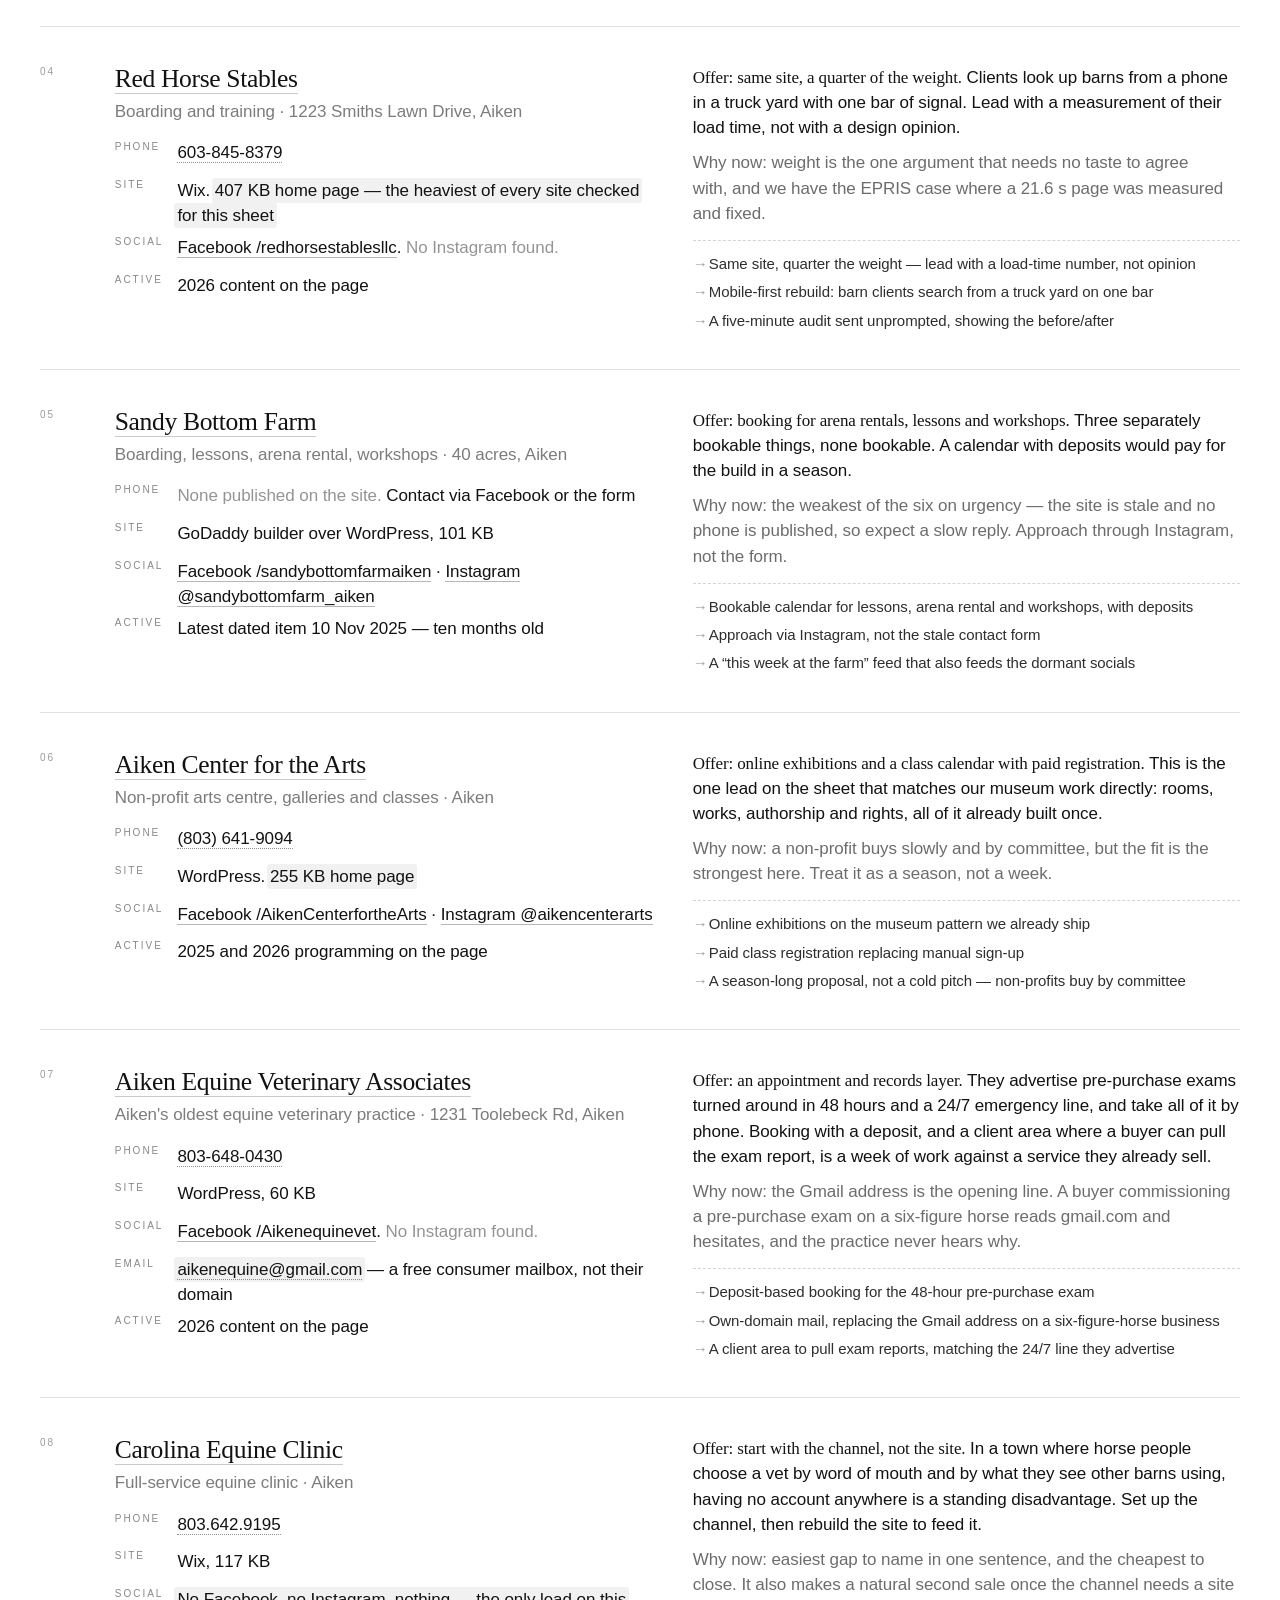
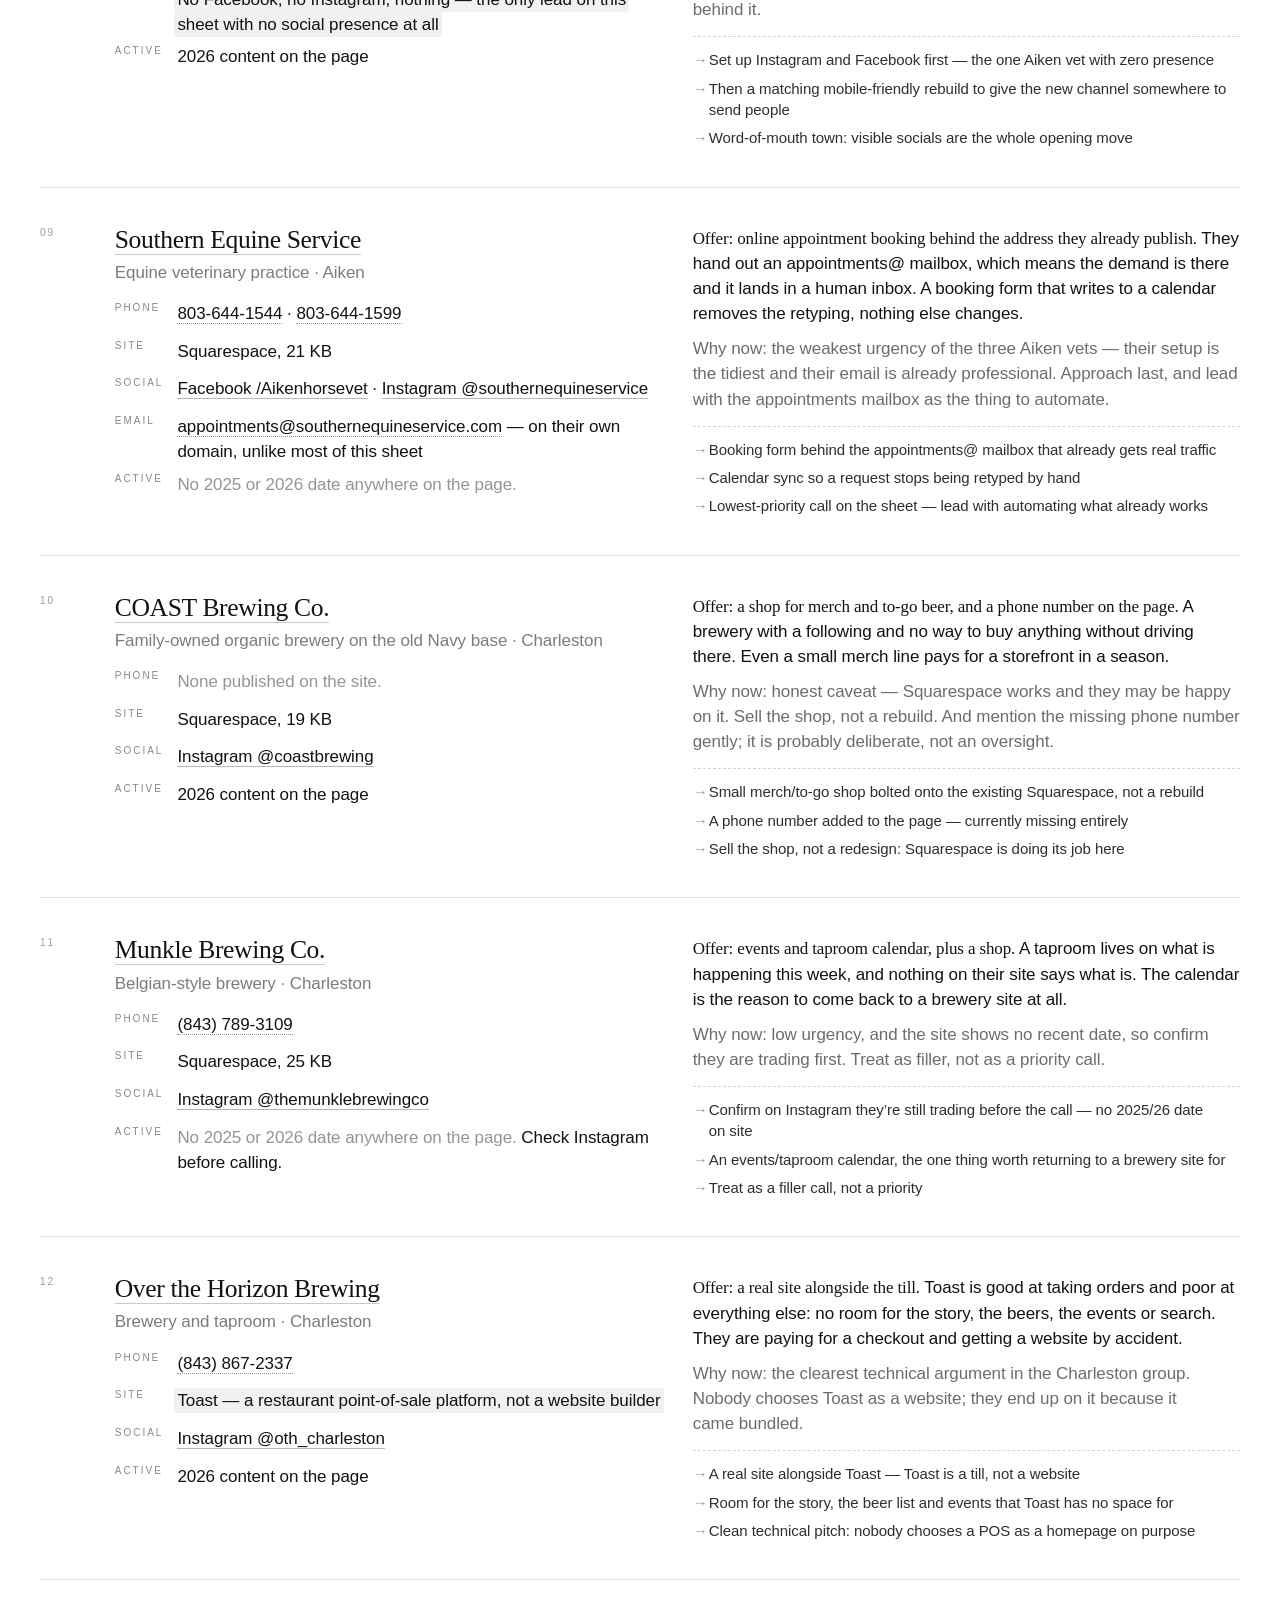
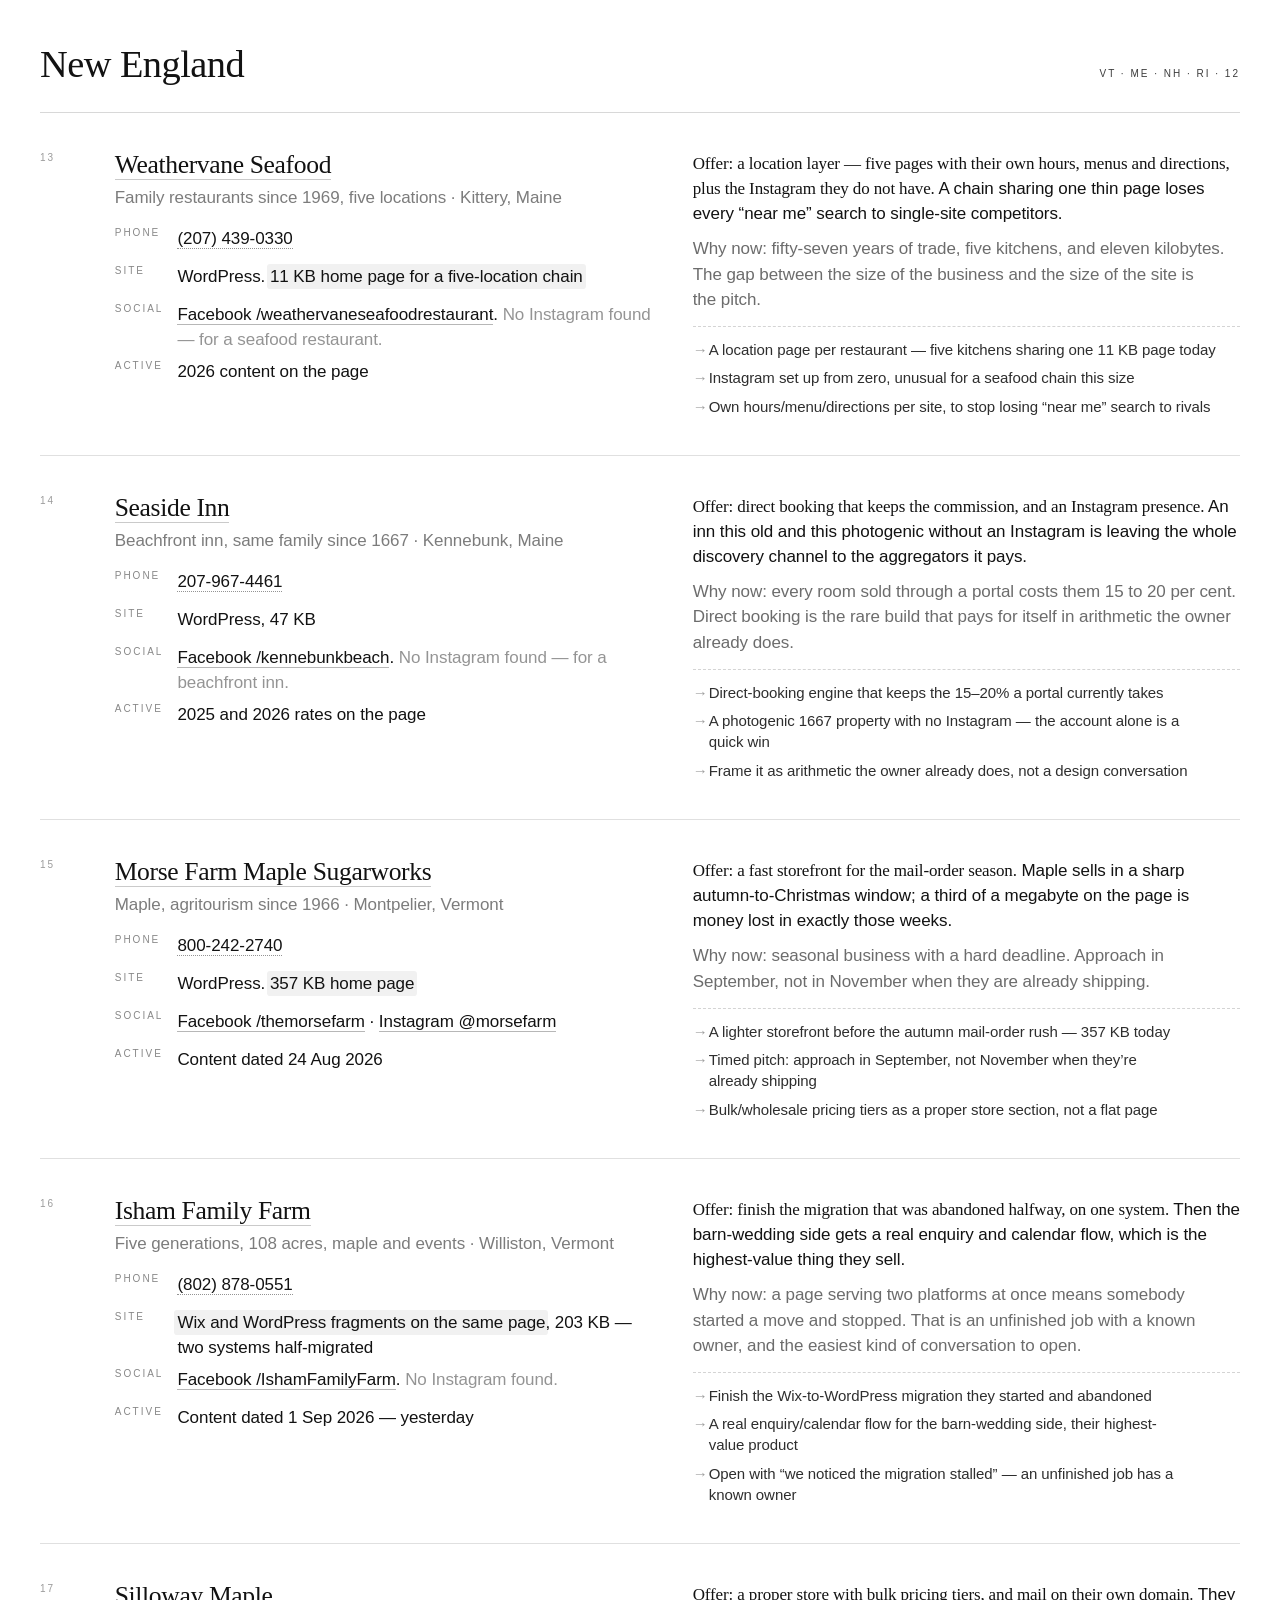
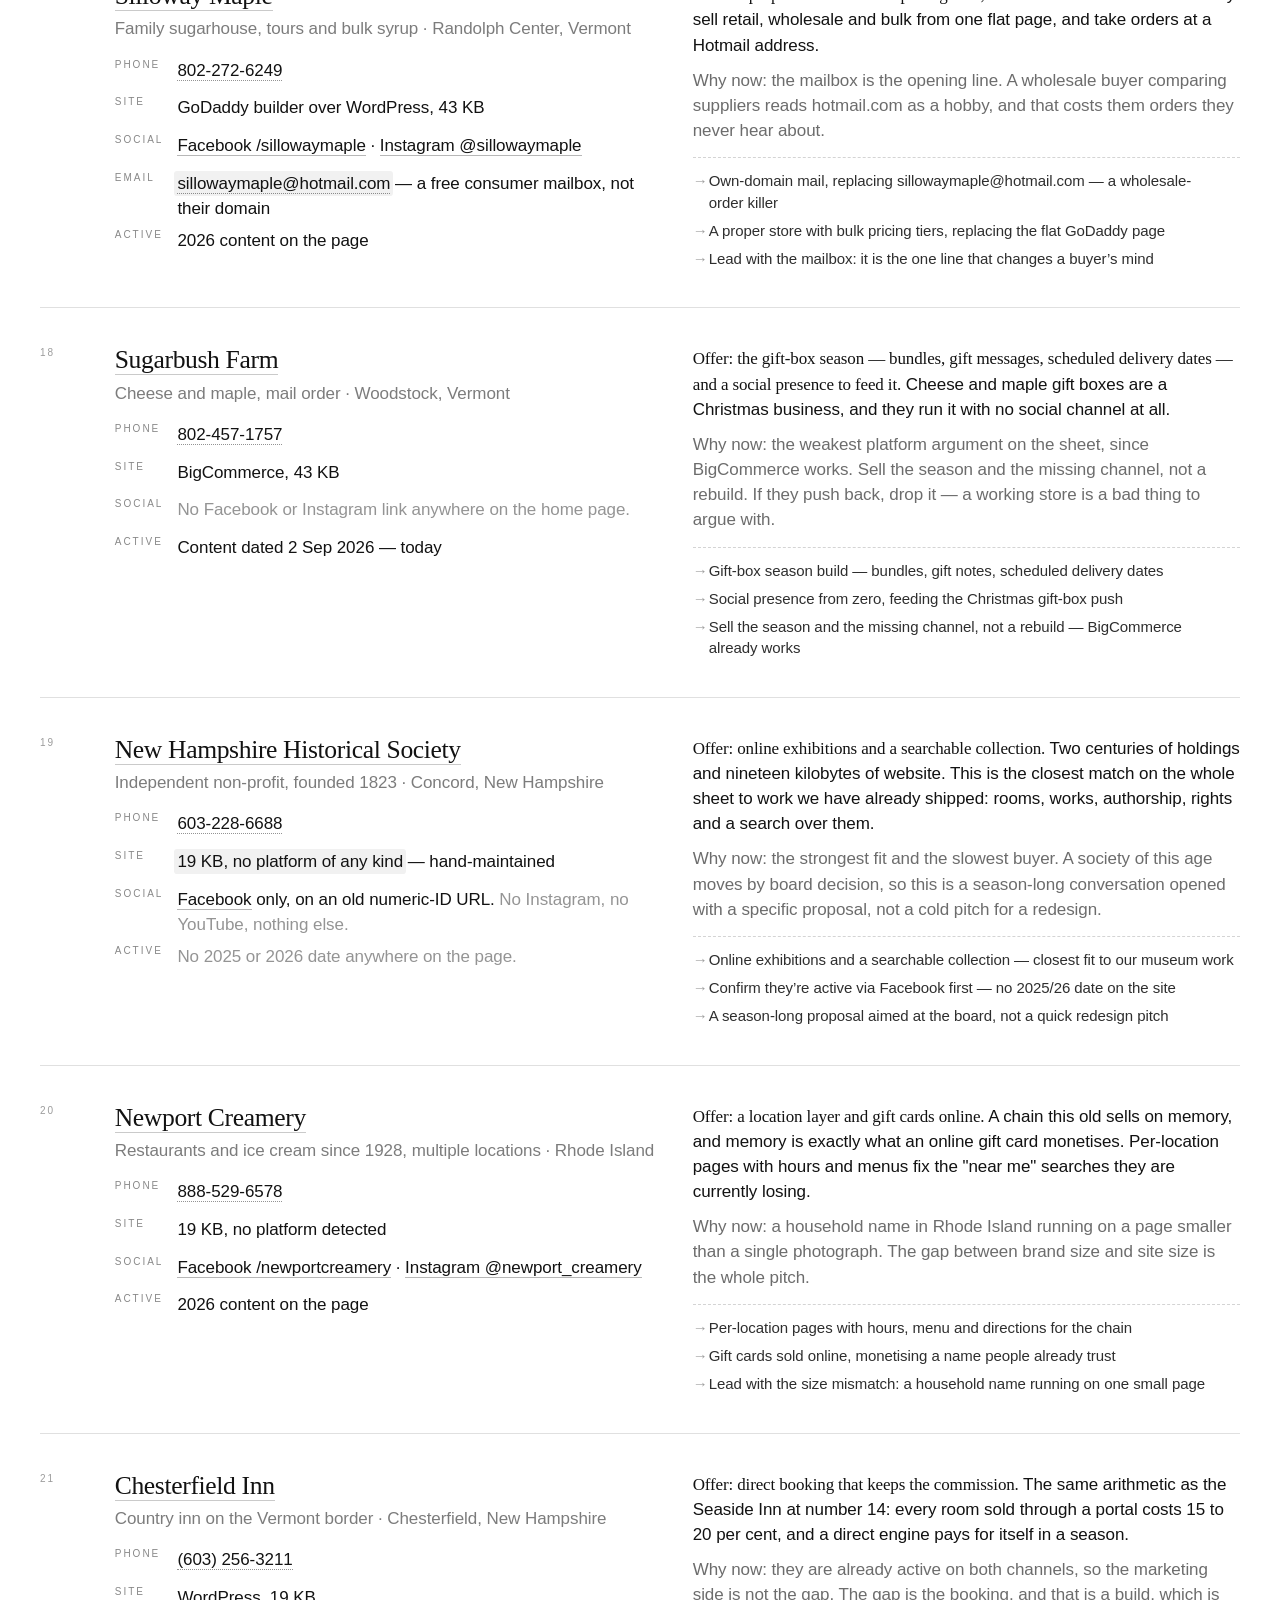
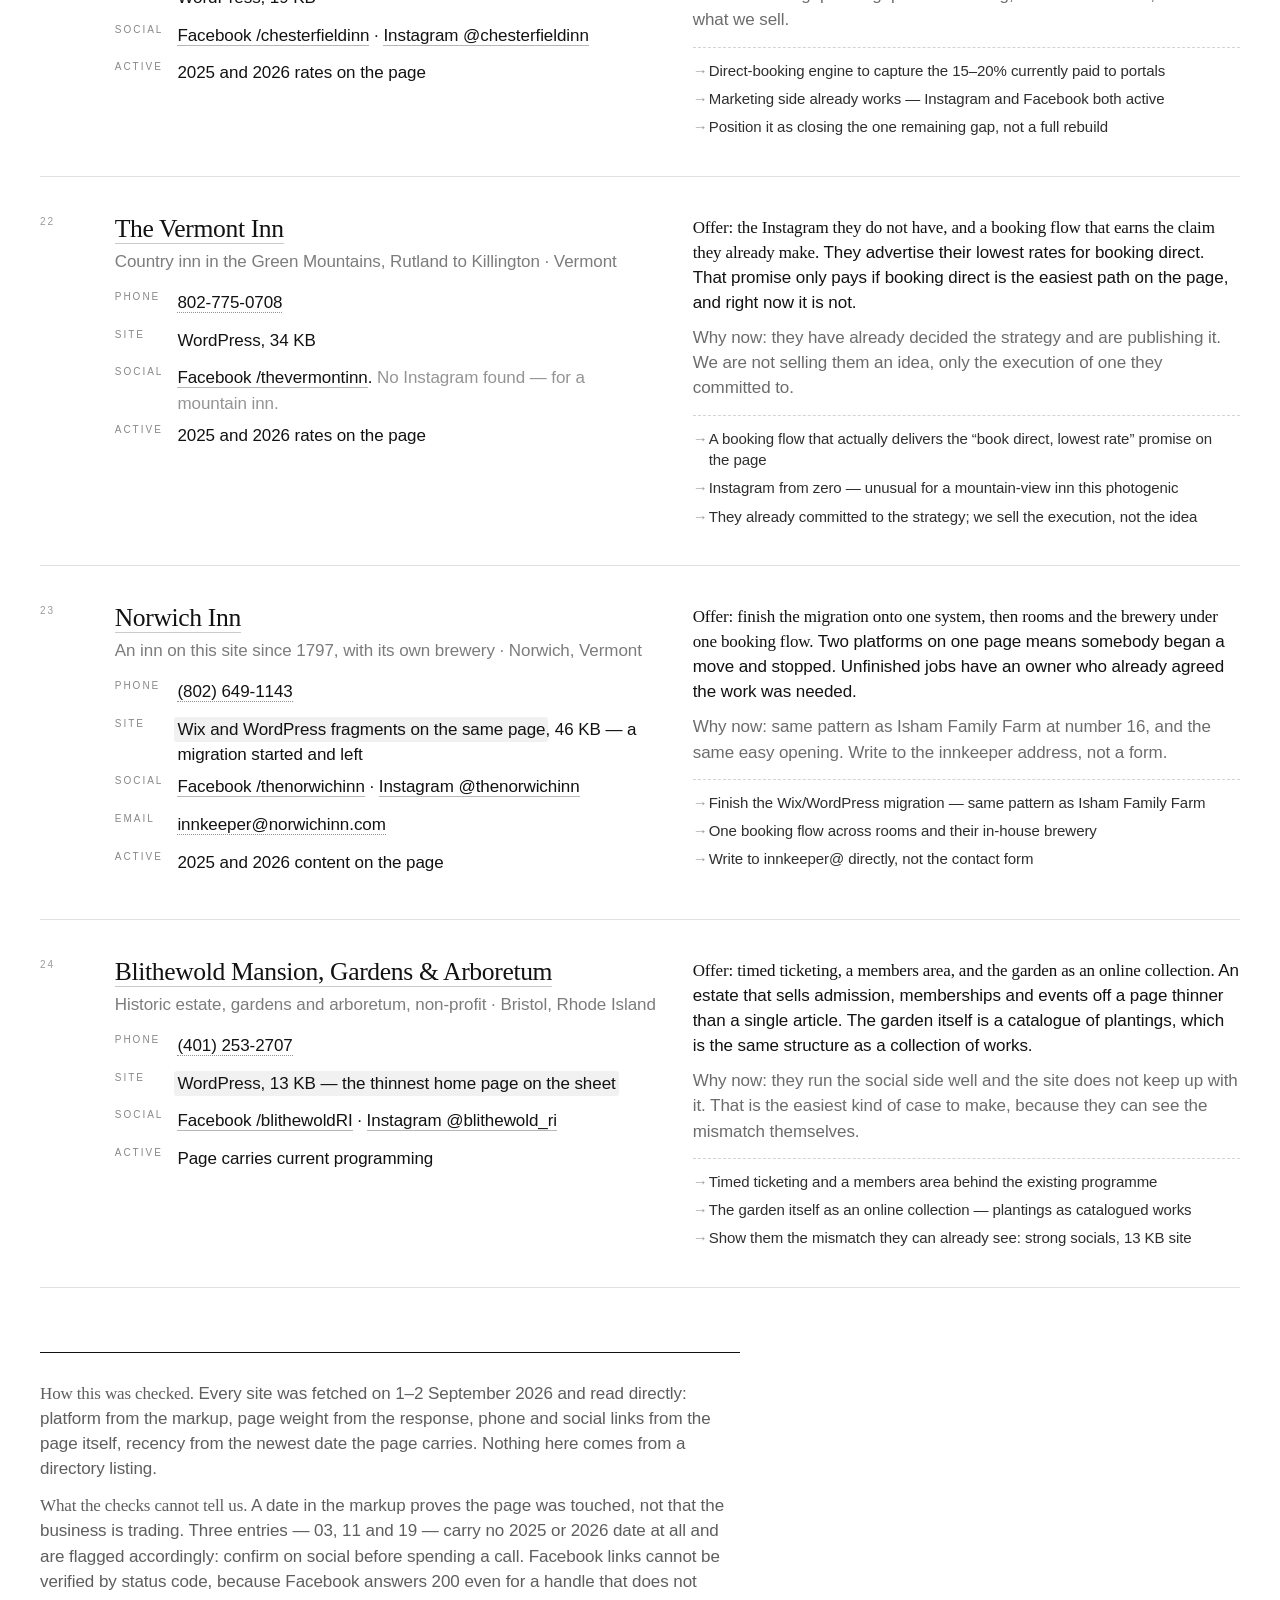
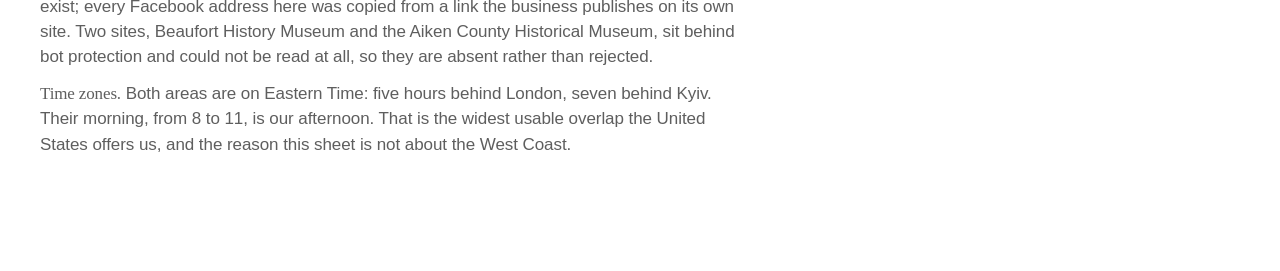
==== commit 97cfafba: "Лист лидов: тезисный крючок под каждым из 24 Под прозой offer/why добавлен .lead-pitch — 2-3 голых п" ====
--- a/daily/index.html
+++ b/daily/index.html
@@ -68,6 +68,12 @@
           <div class="lead-offer">
             <p><b>Offer: give the brand its own storefront on the domain they already own.</b> Keep the Shopify catalogue exactly where it is and put a Caroline's front end on carolinesaiken.com, so the name in their Instagram bio and the name on the site finally match.</p>
             <p class="why">Why now: the handle and the domain are identical, so every visitor who searches the shop after seeing a post lands on a construction page. They merchandise daily and their commerce sits under a children's-wear brand.</p>
+          
+            <ul class="lead-pitch">
+              <li>Own-domain storefront on carolinesaiken.com, Shopify catalogue untouched</li>
+              <li>One brand, one address — fixes the Instagram-bio-to-dead-link problem today</li>
+              <li>Mobile-first build: their buyers arrive from an Instagram tap, not a desktop</li>
+            </ul>
           </div>
         </li>
 
@@ -86,6 +92,12 @@
           <div class="lead-offer">
             <p><b>Offer: a real catalogue with stock, replacing the builder.</b> Forty-six years of trade and no way to see what is in the store today. Start with feed and tack as a browsable catalogue, add pickup ordering, leave the till alone.</p>
             <p class="why">Why now: a builder site cannot carry a product range, and their whole business is range. This is the Mania Group problem in a smaller shop.</p>
+          
+            <ul class="lead-pitch">
+              <li>Real product catalogue with live stock, replacing the GoDaddy builder</li>
+              <li>Pickup ordering bolted on, till and back office untouched</li>
+              <li>One-page “what’s in stock today” view for regulars checking from a truck</li>
+            </ul>
           </div>
         </li>
 
@@ -105,6 +117,12 @@
           <div class="lead-offer">
             <p><b>Offer: rebuild the eleven sections as one maintainable site, with the cottage rental and the horses-for-sale list as living pages.</b> Both change constantly and both currently need a developer to edit.</p>
             <p class="why">Why now: this is the clearest “full business, ancient site” case on the sheet. Caveat: nothing on the site is dated, so verify the business is trading before spending a call on it.</p>
+          
+            <ul class="lead-pitch">
+              <li>Eleven hand-coded sections rebuilt as one editable site</li>
+              <li>Cottage rental and horses-for-sale as pages the owner can update alone</li>
+              <li>A booking form for the cottage — currently phone-only</li>
+            </ul>
           </div>
         </li>
 
@@ -123,6 +141,12 @@
           <div class="lead-offer">
             <p><b>Offer: same site, a quarter of the weight.</b> Clients look up barns from a phone in a truck yard with one bar of signal. Lead with a measurement of their load time, not with a design opinion.</p>
             <p class="why">Why now: weight is the one argument that needs no taste to agree with, and we have the EPRIS case where a 21.6 s page was measured and fixed.</p>
+          
+            <ul class="lead-pitch">
+              <li>Same site, quarter the weight — lead with a load-time number, not opinion</li>
+              <li>Mobile-first rebuild: barn clients search from a truck yard on one bar</li>
+              <li>A five-minute audit sent unprompted, showing the before/after</li>
+            </ul>
           </div>
         </li>
 
@@ -141,6 +165,12 @@
           <div class="lead-offer">
             <p><b>Offer: booking for arena rentals, lessons and workshops.</b> Three separately bookable things, none bookable. A calendar with deposits would pay for the build in a season.</p>
             <p class="why">Why now: the weakest of the six on urgency — the site is stale and no phone is published, so expect a slow reply. Approach through Instagram, not the form.</p>
+          
+            <ul class="lead-pitch">
+              <li>Bookable calendar for lessons, arena rental and workshops, with deposits</li>
+              <li>Approach via Instagram, not the stale contact form</li>
+              <li>A “this week at the farm” feed that also feeds the dormant socials</li>
+            </ul>
           </div>
         </li>
 
@@ -159,6 +189,12 @@
           <div class="lead-offer">
             <p><b>Offer: online exhibitions and a class calendar with paid registration.</b> This is the one lead on the sheet that matches our museum work directly: rooms, works, authorship and rights, all of it already built once.</p>
             <p class="why">Why now: a non-profit buys slowly and by committee, but the fit is the strongest here. Treat it as a season, not a week.</p>
+          
+            <ul class="lead-pitch">
+              <li>Online exhibitions on the museum pattern we already ship</li>
+              <li>Paid class registration replacing manual sign-up</li>
+              <li>A season-long proposal, not a cold pitch — non-profits buy by committee</li>
+            </ul>
           </div>
         </li>
 
@@ -179,6 +215,12 @@
           <div class="lead-offer">
             <p><b>Offer: an appointment and records layer.</b> They advertise pre-purchase exams turned around in 48 hours and a 24/7 emergency line, and take all of it by phone. Booking with a deposit, and a client area where a buyer can pull the exam report, is a week of work against a service they already sell.</p>
             <p class="why">Why now: the Gmail address is the opening line. A buyer commissioning a pre-purchase exam on a six-figure horse reads gmail.com and hesitates, and the practice never hears why.</p>
+          
+            <ul class="lead-pitch">
+              <li>Deposit-based booking for the 48-hour pre-purchase exam</li>
+              <li>Own-domain mail, replacing the Gmail address on a six-figure-horse business</li>
+              <li>A client area to pull exam reports, matching the 24/7 line they advertise</li>
+            </ul>
           </div>
         </li>
 
@@ -197,6 +239,12 @@
           <div class="lead-offer">
             <p><b>Offer: start with the channel, not the site.</b> In a town where horse people choose a vet by word of mouth and by what they see other barns using, having no account anywhere is a standing disadvantage. Set up the channel, then rebuild the site to feed it.</p>
             <p class="why">Why now: easiest gap to name in one sentence, and the cheapest to close. It also makes a natural second sale once the channel needs a site behind it.</p>
+          
+            <ul class="lead-pitch">
+              <li>Set up Instagram and Facebook first — the one Aiken vet with zero presence</li>
+              <li>Then a matching mobile-friendly rebuild to give the new channel somewhere to send people</li>
+              <li>Word-of-mouth town: visible socials are the whole opening move</li>
+            </ul>
           </div>
         </li>
 
@@ -216,6 +264,12 @@
           <div class="lead-offer">
             <p><b>Offer: online appointment booking behind the address they already publish.</b> They hand out an appointments@ mailbox, which means the demand is there and it lands in a human inbox. A booking form that writes to a calendar removes the retyping, nothing else changes.</p>
             <p class="why">Why now: the weakest urgency of the three Aiken vets — their setup is the tidiest and their email is already professional. Approach last, and lead with the appointments mailbox as the thing to automate.</p>
+          
+            <ul class="lead-pitch">
+              <li>Booking form behind the appointments@ mailbox that already gets real traffic</li>
+              <li>Calendar sync so a request stops being retyped by hand</li>
+              <li>Lowest-priority call on the sheet — lead with automating what already works</li>
+            </ul>
           </div>
         </li>
 
@@ -234,6 +288,12 @@
           <div class="lead-offer">
             <p><b>Offer: a shop for merch and to-go beer, and a phone number on the page.</b> A brewery with a following and no way to buy anything without driving there. Even a small merch line pays for a storefront in a season.</p>
             <p class="why">Why now: honest caveat — Squarespace works and they may be happy on it. Sell the shop, not a rebuild. And mention the missing phone number gently; it is probably deliberate, not an oversight.</p>
+          
+            <ul class="lead-pitch">
+              <li>Small merch/to-go shop bolted onto the existing Squarespace, not a rebuild</li>
+              <li>A phone number added to the page — currently missing entirely</li>
+              <li>Sell the shop, not a redesign: Squarespace is doing its job here</li>
+            </ul>
           </div>
         </li>
 
@@ -252,6 +312,12 @@
           <div class="lead-offer">
             <p><b>Offer: events and taproom calendar, plus a shop.</b> A taproom lives on what is happening this week, and nothing on their site says what is. The calendar is the reason to come back to a brewery site at all.</p>
             <p class="why">Why now: low urgency, and the site shows no recent date, so confirm they are trading first. Treat as filler, not as a priority call.</p>
+          
+            <ul class="lead-pitch">
+              <li>Confirm on Instagram they’re still trading before the call — no 2025/26 date on site</li>
+              <li>An events/taproom calendar, the one thing worth returning to a brewery site for</li>
+              <li>Treat as a filler call, not a priority</li>
+            </ul>
           </div>
         </li>
 
@@ -270,6 +336,12 @@
           <div class="lead-offer">
             <p><b>Offer: a real site alongside the till.</b> Toast is good at taking orders and poor at everything else: no room for the story, the beers, the events or search. They are paying for a checkout and getting a website by accident.</p>
             <p class="why">Why now: the clearest technical argument in the Charleston group. Nobody chooses Toast as a website; they end up on it because it came bundled.</p>
+          
+            <ul class="lead-pitch">
+              <li>A real site alongside Toast — Toast is a till, not a website</li>
+              <li>Room for the story, the beer list and events that Toast has no space for</li>
+              <li>Clean technical pitch: nobody chooses a POS as a homepage on purpose</li>
+            </ul>
           </div>
         </li>
       </ul>
@@ -298,6 +370,12 @@
           <div class="lead-offer">
             <p><b>Offer: a location layer — five pages with their own hours, menus and directions, plus the Instagram they do not have.</b> A chain sharing one thin page loses every “near me” search to single-site competitors.</p>
             <p class="why">Why now: fifty-seven years of trade, five kitchens, and eleven kilobytes. The gap between the size of the business and the size of the site is the pitch.</p>
+          
+            <ul class="lead-pitch">
+              <li>A location page per restaurant — five kitchens sharing one 11 KB page today</li>
+              <li>Instagram set up from zero, unusual for a seafood chain this size</li>
+              <li>Own hours/menu/directions per site, to stop losing “near me” search to rivals</li>
+            </ul>
           </div>
         </li>
 
@@ -316,6 +394,12 @@
           <div class="lead-offer">
             <p><b>Offer: direct booking that keeps the commission, and an Instagram presence.</b> An inn this old and this photogenic without an Instagram is leaving the whole discovery channel to the aggregators it pays.</p>
             <p class="why">Why now: every room sold through a portal costs them 15 to 20 per cent. Direct booking is the rare build that pays for itself in arithmetic the owner already does.</p>
+          
+            <ul class="lead-pitch">
+              <li>Direct-booking engine that keeps the 15–20% a portal currently takes</li>
+              <li>A photogenic 1667 property with no Instagram — the account alone is a quick win</li>
+              <li>Frame it as arithmetic the owner already does, not a design conversation</li>
+            </ul>
           </div>
         </li>
 
@@ -334,6 +418,12 @@
           <div class="lead-offer">
             <p><b>Offer: a fast storefront for the mail-order season.</b> Maple sells in a sharp autumn-to-Christmas window; a third of a megabyte on the page is money lost in exactly those weeks.</p>
             <p class="why">Why now: seasonal business with a hard deadline. Approach in September, not in November when they are already shipping.</p>
+          
+            <ul class="lead-pitch">
+              <li>A lighter storefront before the autumn mail-order rush — 357 KB today</li>
+              <li>Timed pitch: approach in September, not November when they’re already shipping</li>
+              <li>Bulk/wholesale pricing tiers as a proper store section, not a flat page</li>
+            </ul>
           </div>
         </li>
 
@@ -352,6 +442,12 @@
           <div class="lead-offer">
             <p><b>Offer: finish the migration that was abandoned halfway, on one system.</b> Then the barn-wedding side gets a real enquiry and calendar flow, which is the highest-value thing they sell.</p>
             <p class="why">Why now: a page serving two platforms at once means somebody started a move and stopped. That is an unfinished job with a known owner, and the easiest kind of conversation to open.</p>
+          
+            <ul class="lead-pitch">
+              <li>Finish the Wix-to-WordPress migration they started and abandoned</li>
+              <li>A real enquiry/calendar flow for the barn-wedding side, their highest-value product</li>
+              <li>Open with “we noticed the migration stalled” — an unfinished job has a known owner</li>
+            </ul>
           </div>
         </li>
 
@@ -371,6 +467,12 @@
           <div class="lead-offer">
             <p><b>Offer: a proper store with bulk pricing tiers, and mail on their own domain.</b> They sell retail, wholesale and bulk from one flat page, and take orders at a Hotmail address.</p>
             <p class="why">Why now: the mailbox is the opening line. A wholesale buyer comparing suppliers reads hotmail.com as a hobby, and that costs them orders they never hear about.</p>
+          
+            <ul class="lead-pitch">
+              <li>Own-domain mail, replacing sillowaymaple@hotmail.com — a wholesale-order killer</li>
+              <li>A proper store with bulk pricing tiers, replacing the flat GoDaddy page</li>
+              <li>Lead with the mailbox: it is the one line that changes a buyer’s mind</li>
+            </ul>
           </div>
         </li>
 
@@ -389,6 +491,12 @@
           <div class="lead-offer">
             <p><b>Offer: the gift-box season — bundles, gift messages, scheduled delivery dates — and a social presence to feed it.</b> Cheese and maple gift boxes are a Christmas business, and they run it with no social channel at all.</p>
             <p class="why">Why now: the weakest platform argument on the sheet, since BigCommerce works. Sell the season and the missing channel, not a rebuild. If they push back, drop it — a working store is a bad thing to argue with.</p>
+          
+            <ul class="lead-pitch">
+              <li>Gift-box season build — bundles, gift notes, scheduled delivery dates</li>
+              <li>Social presence from zero, feeding the Christmas gift-box push</li>
+              <li>Sell the season and the missing channel, not a rebuild — BigCommerce already works</li>
+            </ul>
           </div>
         </li>
 
@@ -408,6 +516,12 @@
           <div class="lead-offer">
             <p><b>Offer: online exhibitions and a searchable collection.</b> Two centuries of holdings and nineteen kilobytes of website. This is the closest match on the whole sheet to work we have already shipped: rooms, works, authorship, rights and a search over them.</p>
             <p class="why">Why now: the strongest fit and the slowest buyer. A society of this age moves by board decision, so this is a season-long conversation opened with a specific proposal, not a cold pitch for a redesign.</p>
+          
+            <ul class="lead-pitch">
+              <li>Online exhibitions and a searchable collection — closest fit to our museum work</li>
+              <li>Confirm they’re active via Facebook first — no 2025/26 date on the site</li>
+              <li>A season-long proposal aimed at the board, not a quick redesign pitch</li>
+            </ul>
           </div>
         </li>
 
@@ -426,6 +540,12 @@
           <div class="lead-offer">
             <p><b>Offer: a location layer and gift cards online.</b> A chain this old sells on memory, and memory is exactly what an online gift card monetises. Per-location pages with hours and menus fix the "near me" searches they are currently losing.</p>
             <p class="why">Why now: a household name in Rhode Island running on a page smaller than a single photograph. The gap between brand size and site size is the whole pitch.</p>
+          
+            <ul class="lead-pitch">
+              <li>Per-location pages with hours, menu and directions for the chain</li>
+              <li>Gift cards sold online, monetising a name people already trust</li>
+              <li>Lead with the size mismatch: a household name running on one small page</li>
+            </ul>
           </div>
         </li>
 
@@ -444,6 +564,12 @@
           <div class="lead-offer">
             <p><b>Offer: direct booking that keeps the commission.</b> The same arithmetic as the Seaside Inn at number 14: every room sold through a portal costs 15 to 20 per cent, and a direct engine pays for itself in a season.</p>
             <p class="why">Why now: they are already active on both channels, so the marketing side is not the gap. The gap is the booking, and that is a build, which is what we sell.</p>
+          
+            <ul class="lead-pitch">
+              <li>Direct-booking engine to capture the 15–20% currently paid to portals</li>
+              <li>Marketing side already works — Instagram and Facebook both active</li>
+              <li>Position it as closing the one remaining gap, not a full rebuild</li>
+            </ul>
           </div>
         </li>
 
@@ -462,6 +588,12 @@
           <div class="lead-offer">
             <p><b>Offer: the Instagram they do not have, and a booking flow that earns the claim they already make.</b> They advertise their lowest rates for booking direct. That promise only pays if booking direct is the easiest path on the page, and right now it is not.</p>
             <p class="why">Why now: they have already decided the strategy and are publishing it. We are not selling them an idea, only the execution of one they committed to.</p>
+          
+            <ul class="lead-pitch">
+              <li>A booking flow that actually delivers the “book direct, lowest rate” promise on the page</li>
+              <li>Instagram from zero — unusual for a mountain-view inn this photogenic</li>
+              <li>They already committed to the strategy; we sell the execution, not the idea</li>
+            </ul>
           </div>
         </li>
 
@@ -481,6 +613,12 @@
           <div class="lead-offer">
             <p><b>Offer: finish the migration onto one system, then rooms and the brewery under one booking flow.</b> Two platforms on one page means somebody began a move and stopped. Unfinished jobs have an owner who already agreed the work was needed.</p>
             <p class="why">Why now: same pattern as Isham Family Farm at number 16, and the same easy opening. Write to the innkeeper address, not a form.</p>
+          
+            <ul class="lead-pitch">
+              <li>Finish the Wix/WordPress migration — same pattern as Isham Family Farm</li>
+              <li>One booking flow across rooms and their in-house brewery</li>
+              <li>Write to innkeeper@ directly, not the contact form</li>
+            </ul>
           </div>
         </li>
 
@@ -499,6 +637,12 @@
           <div class="lead-offer">
             <p><b>Offer: timed ticketing, a members area, and the garden as an online collection.</b> An estate that sells admission, memberships and events off a page thinner than a single article. The garden itself is a catalogue of plantings, which is the same structure as a collection of works.</p>
             <p class="why">Why now: they run the social side well and the site does not keep up with it. That is the easiest kind of case to make, because they can see the mismatch themselves.</p>
+          
+            <ul class="lead-pitch">
+              <li>Timed ticketing and a members area behind the existing programme</li>
+              <li>The garden itself as an online collection — plantings as catalogued works</li>
+              <li>Show them the mismatch they can already see: strong socials, 13 KB site</li>
+            </ul>
           </div>
         </li>
       </ul>
--- a/style.css
+++ b/style.css
@@ -25,7 +25,7 @@
 @import url("./css/25-epris-type.css?v=3");
 @import url("./css/26-paint-map.css?v=8");
 @import url("./css/27-system.css?v=13");
-@import url("./css/28-daily.css?v=6");
+@import url("./css/28-daily.css?v=7");
 
 /* ══════════════════════════════════════════
    UI/UX Audit Fixes — 2026-07-10
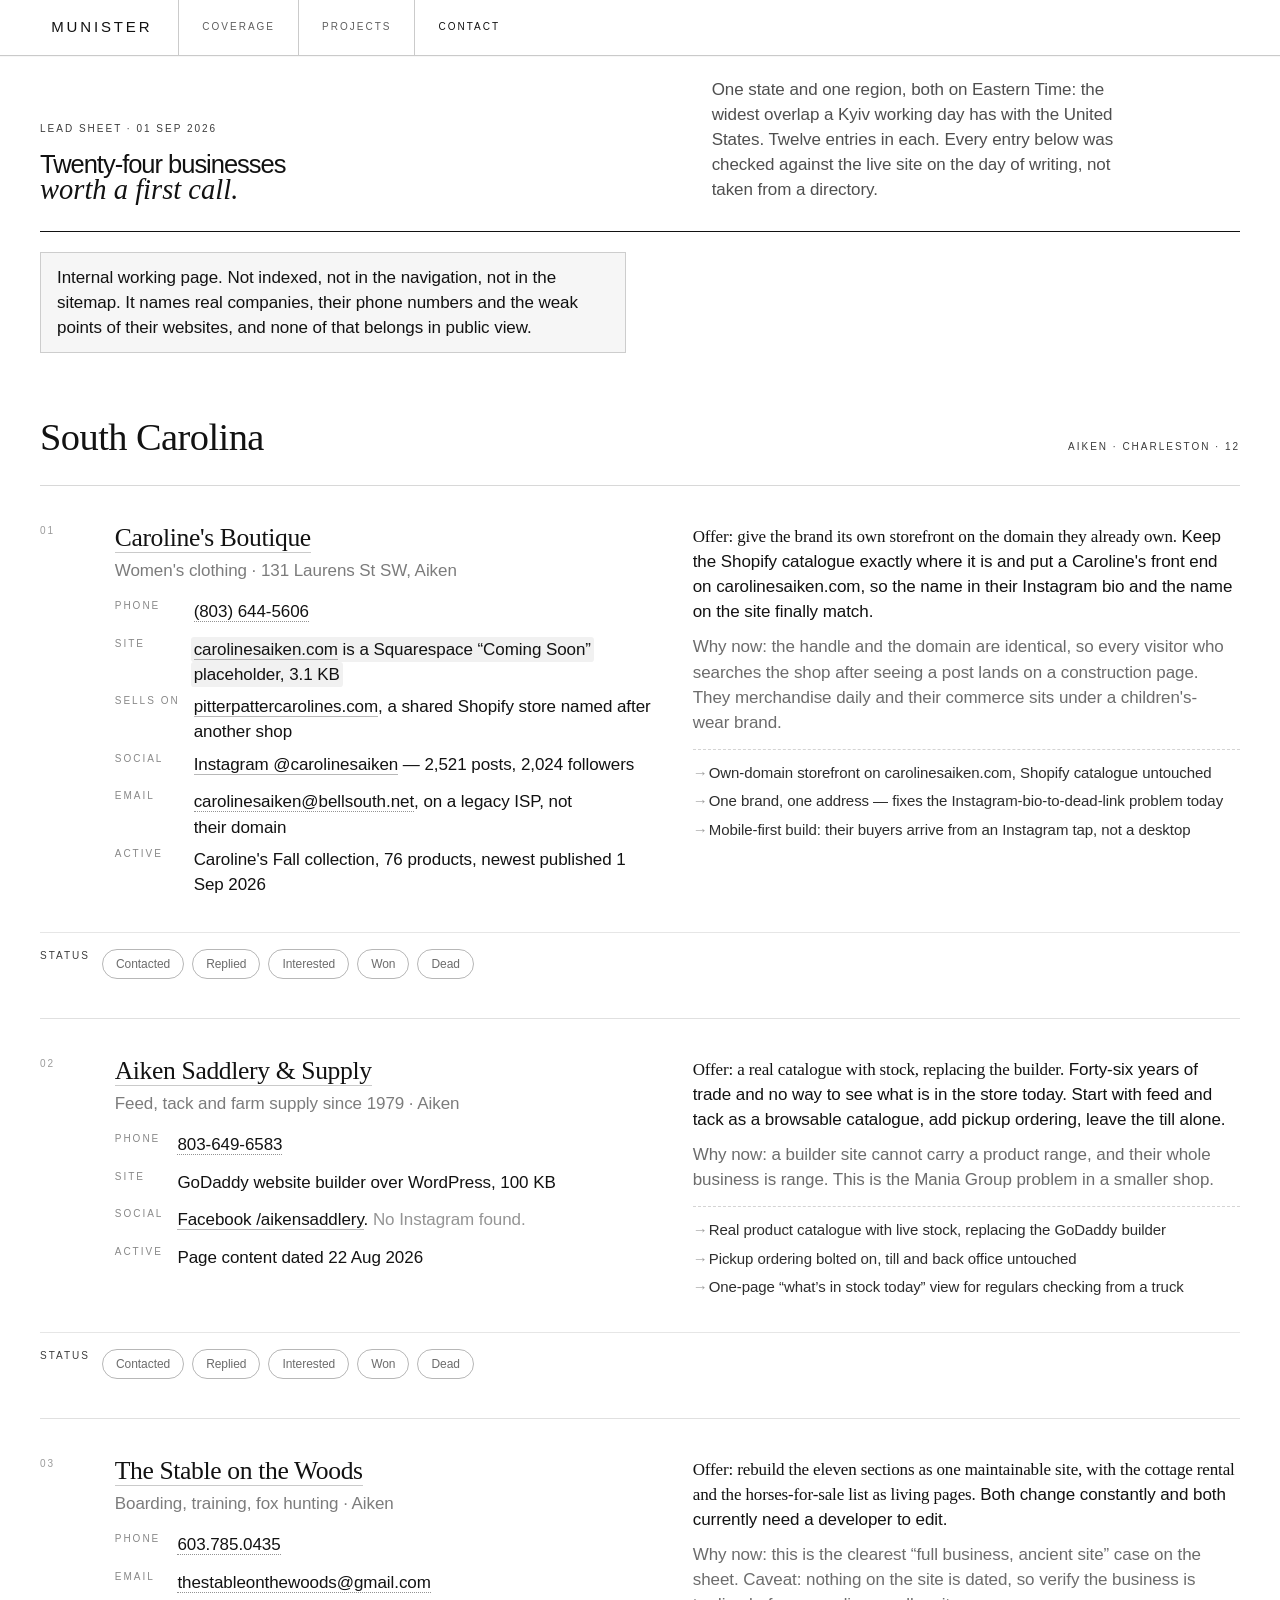
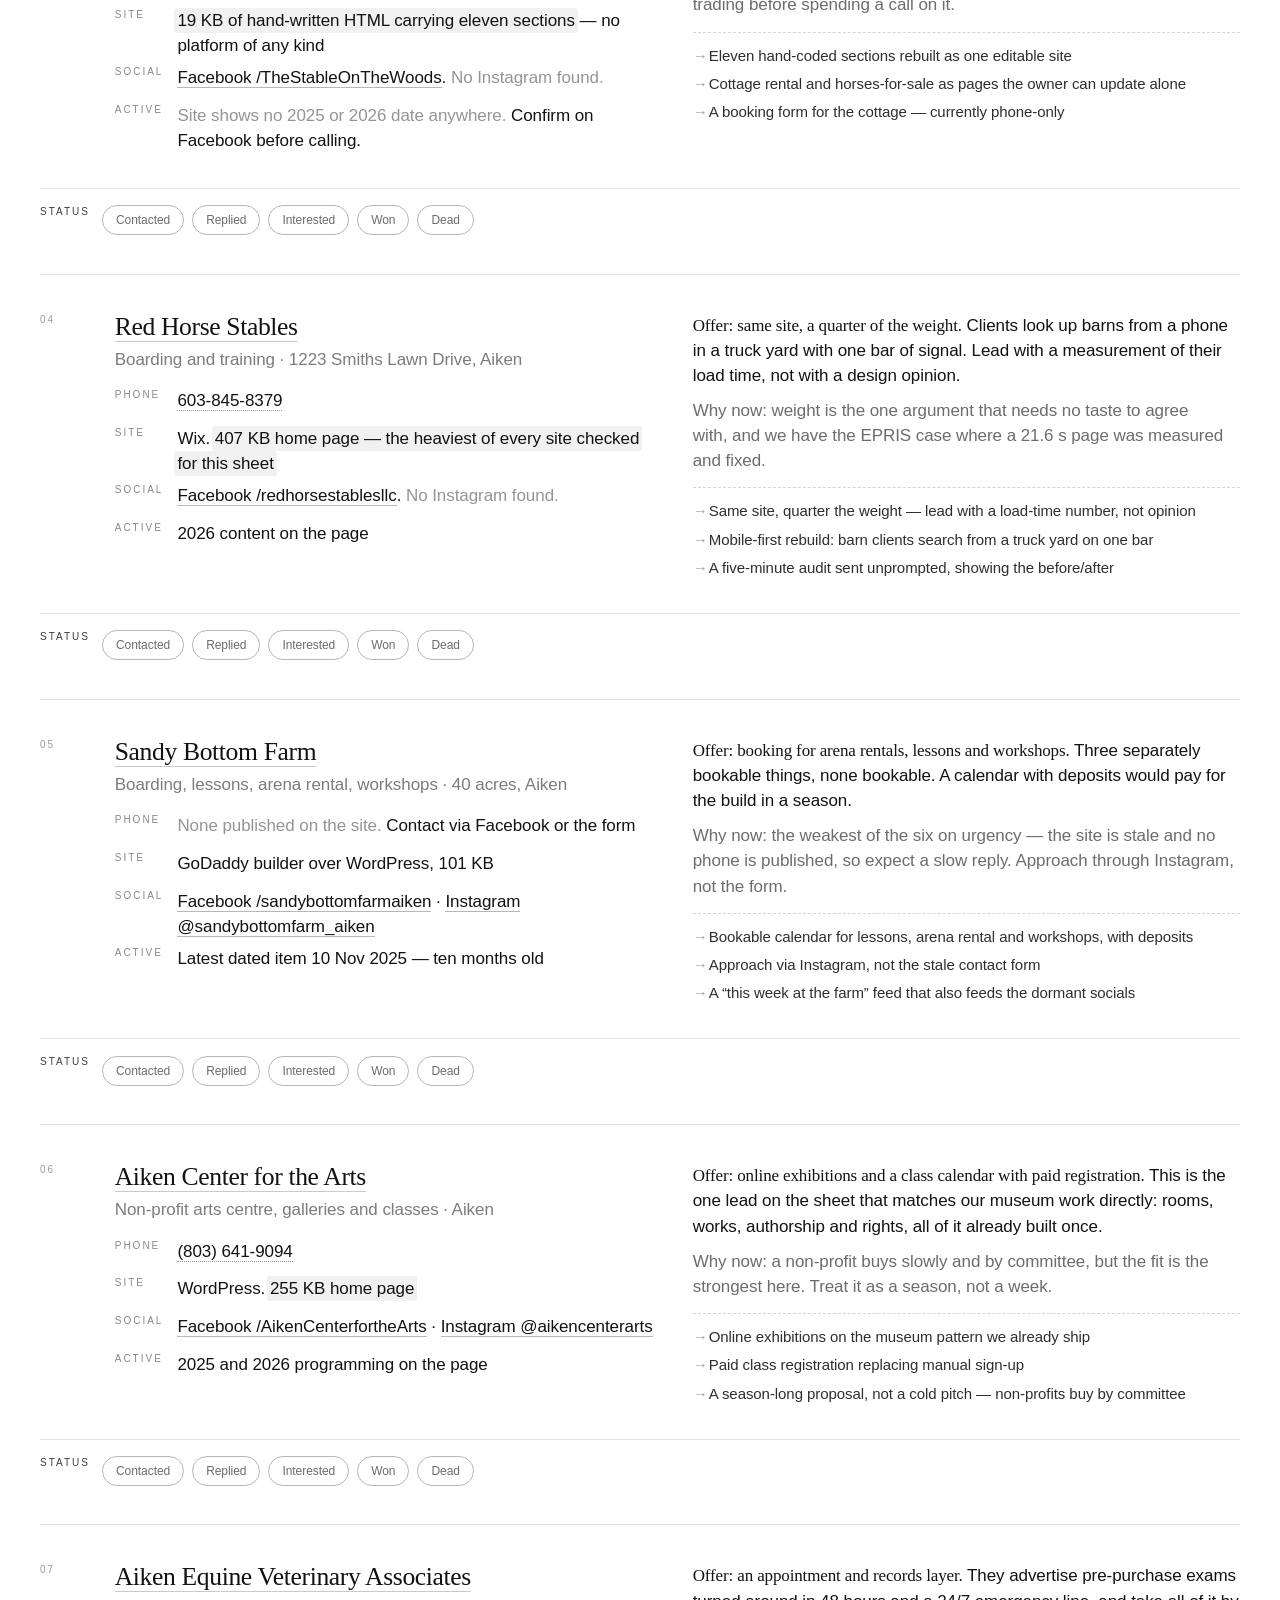
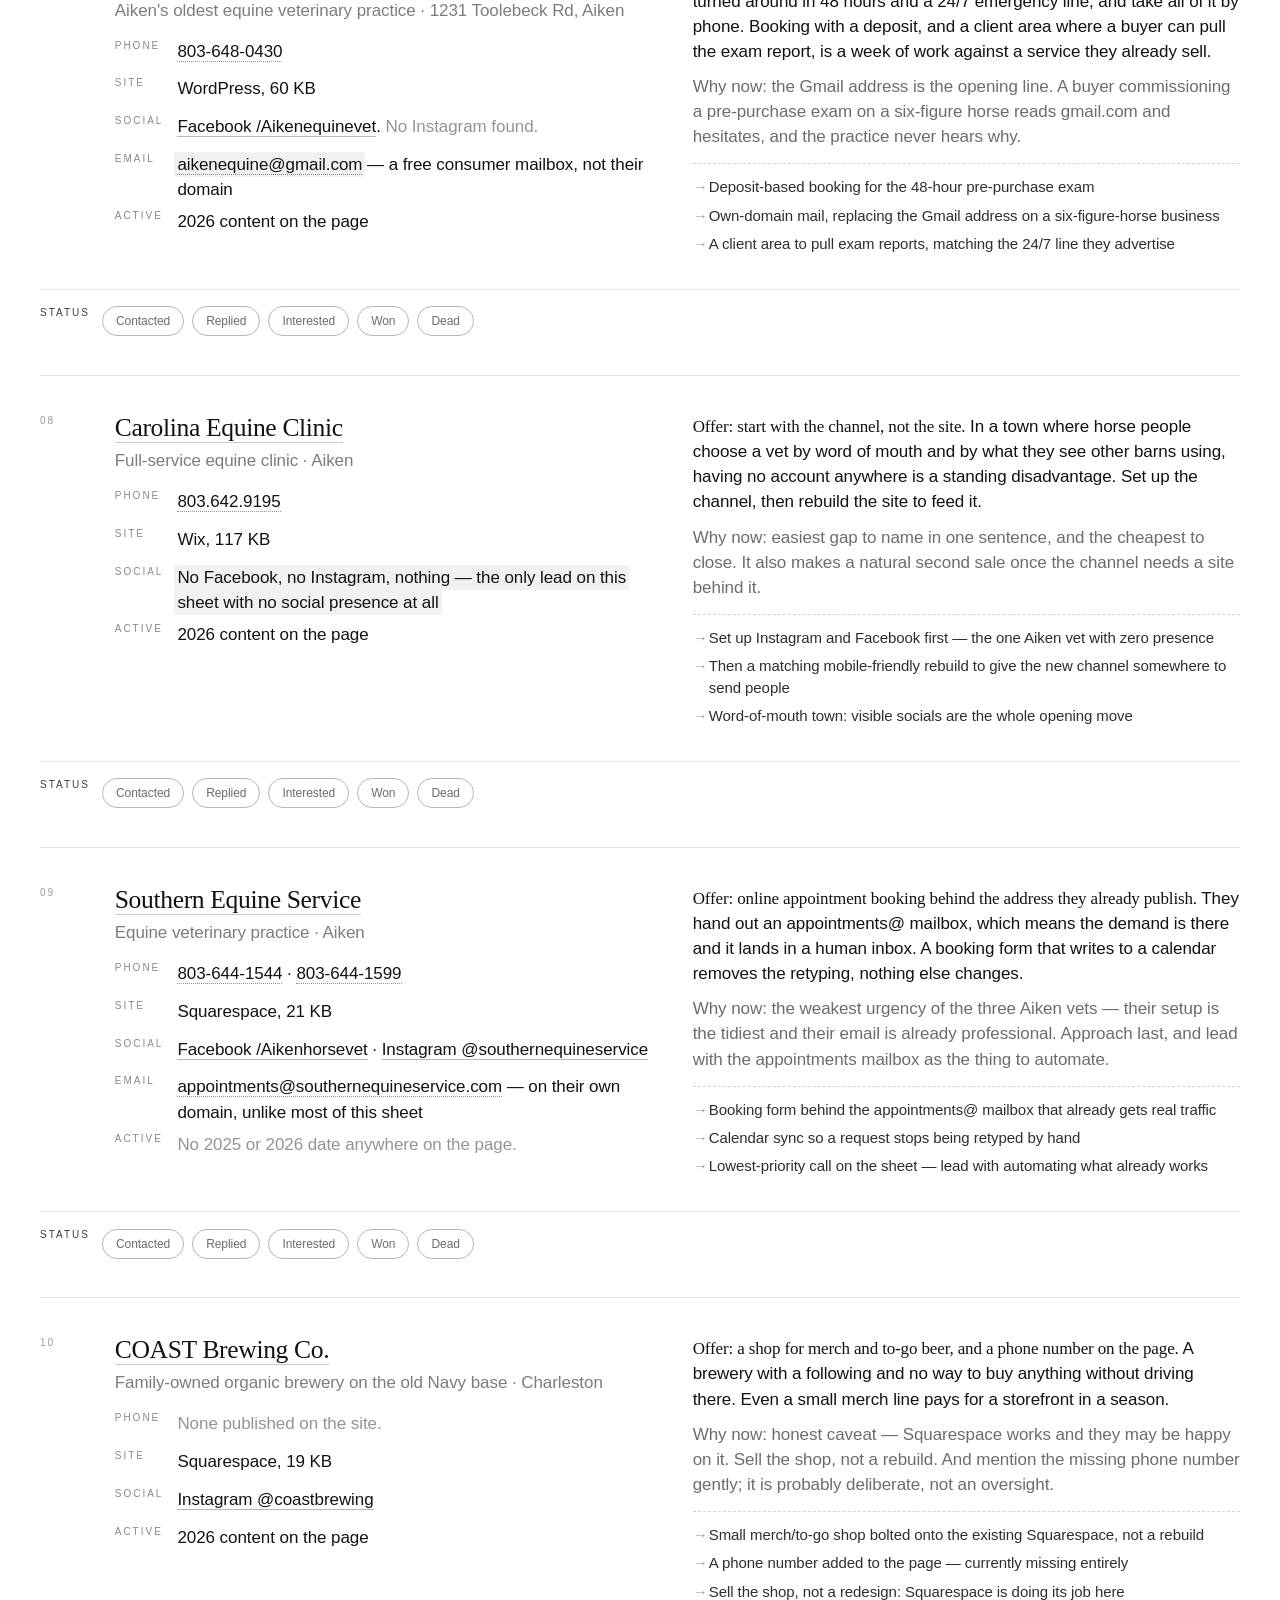
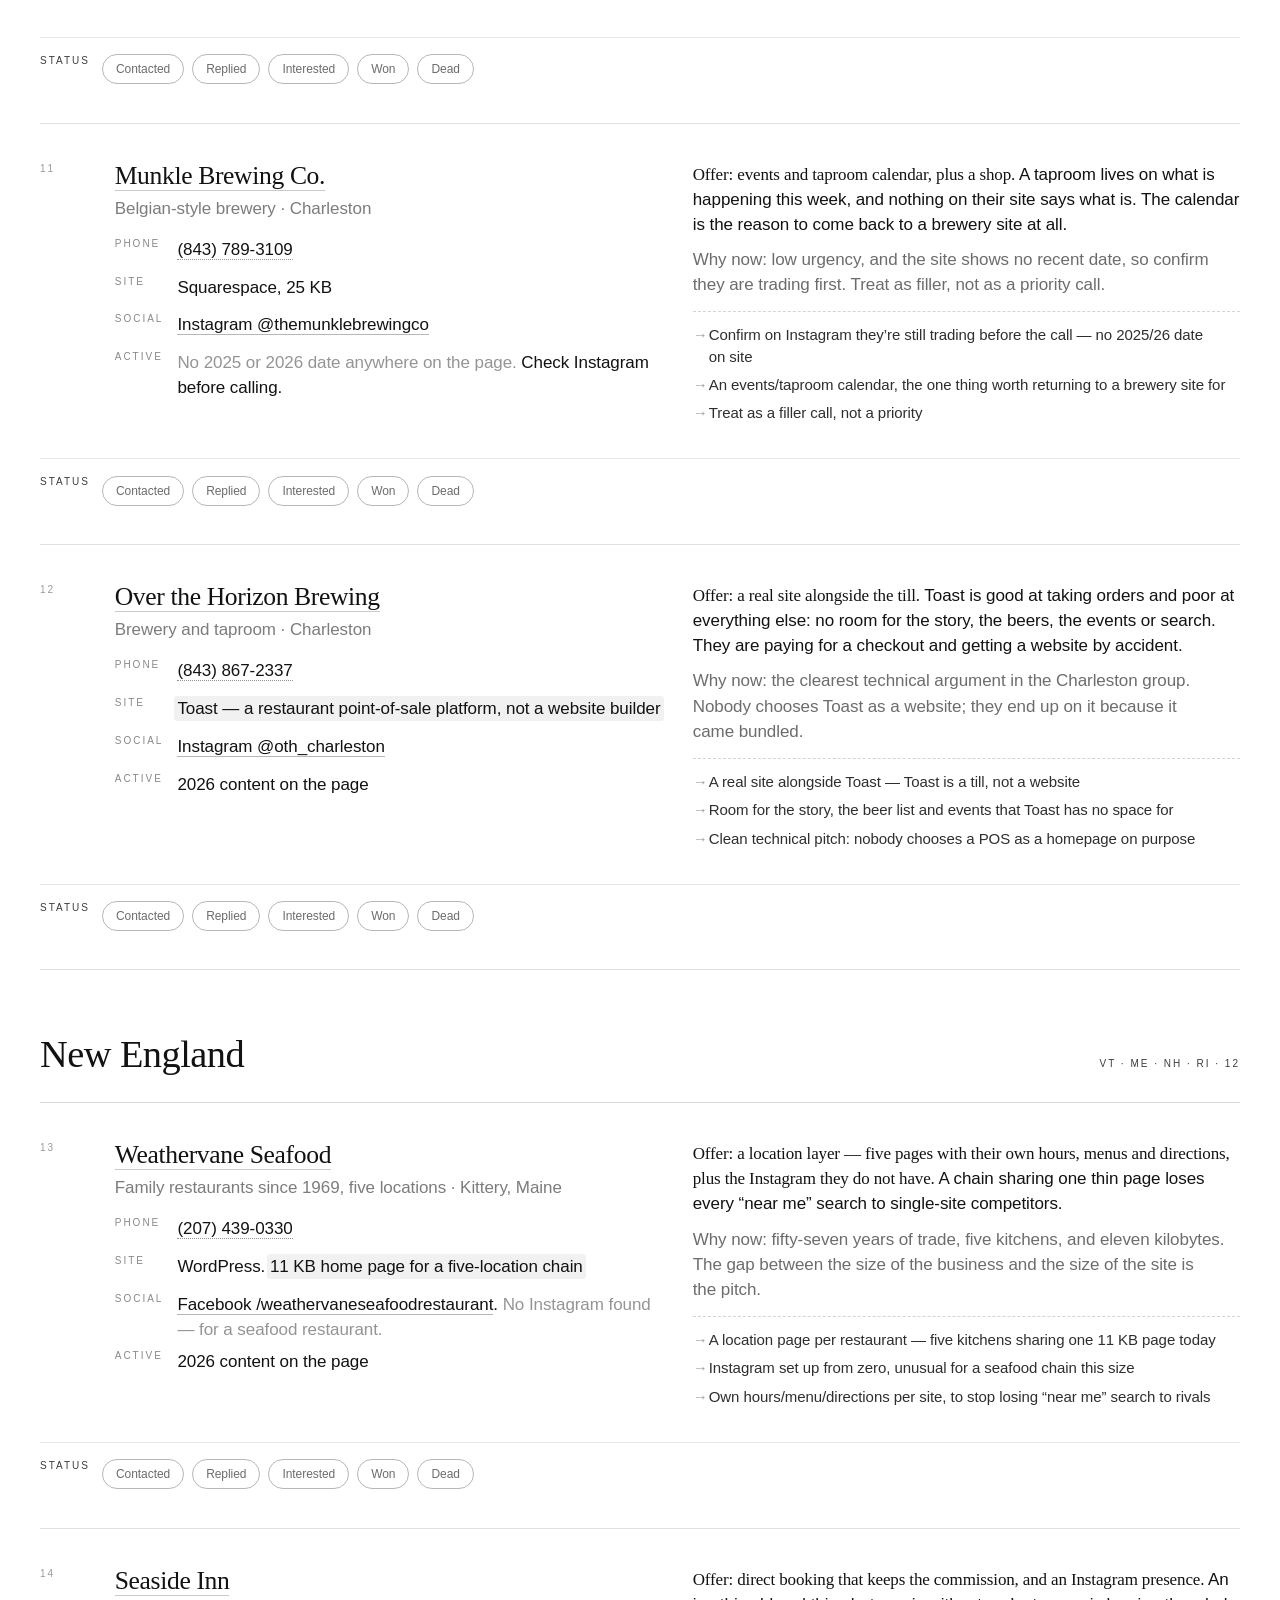
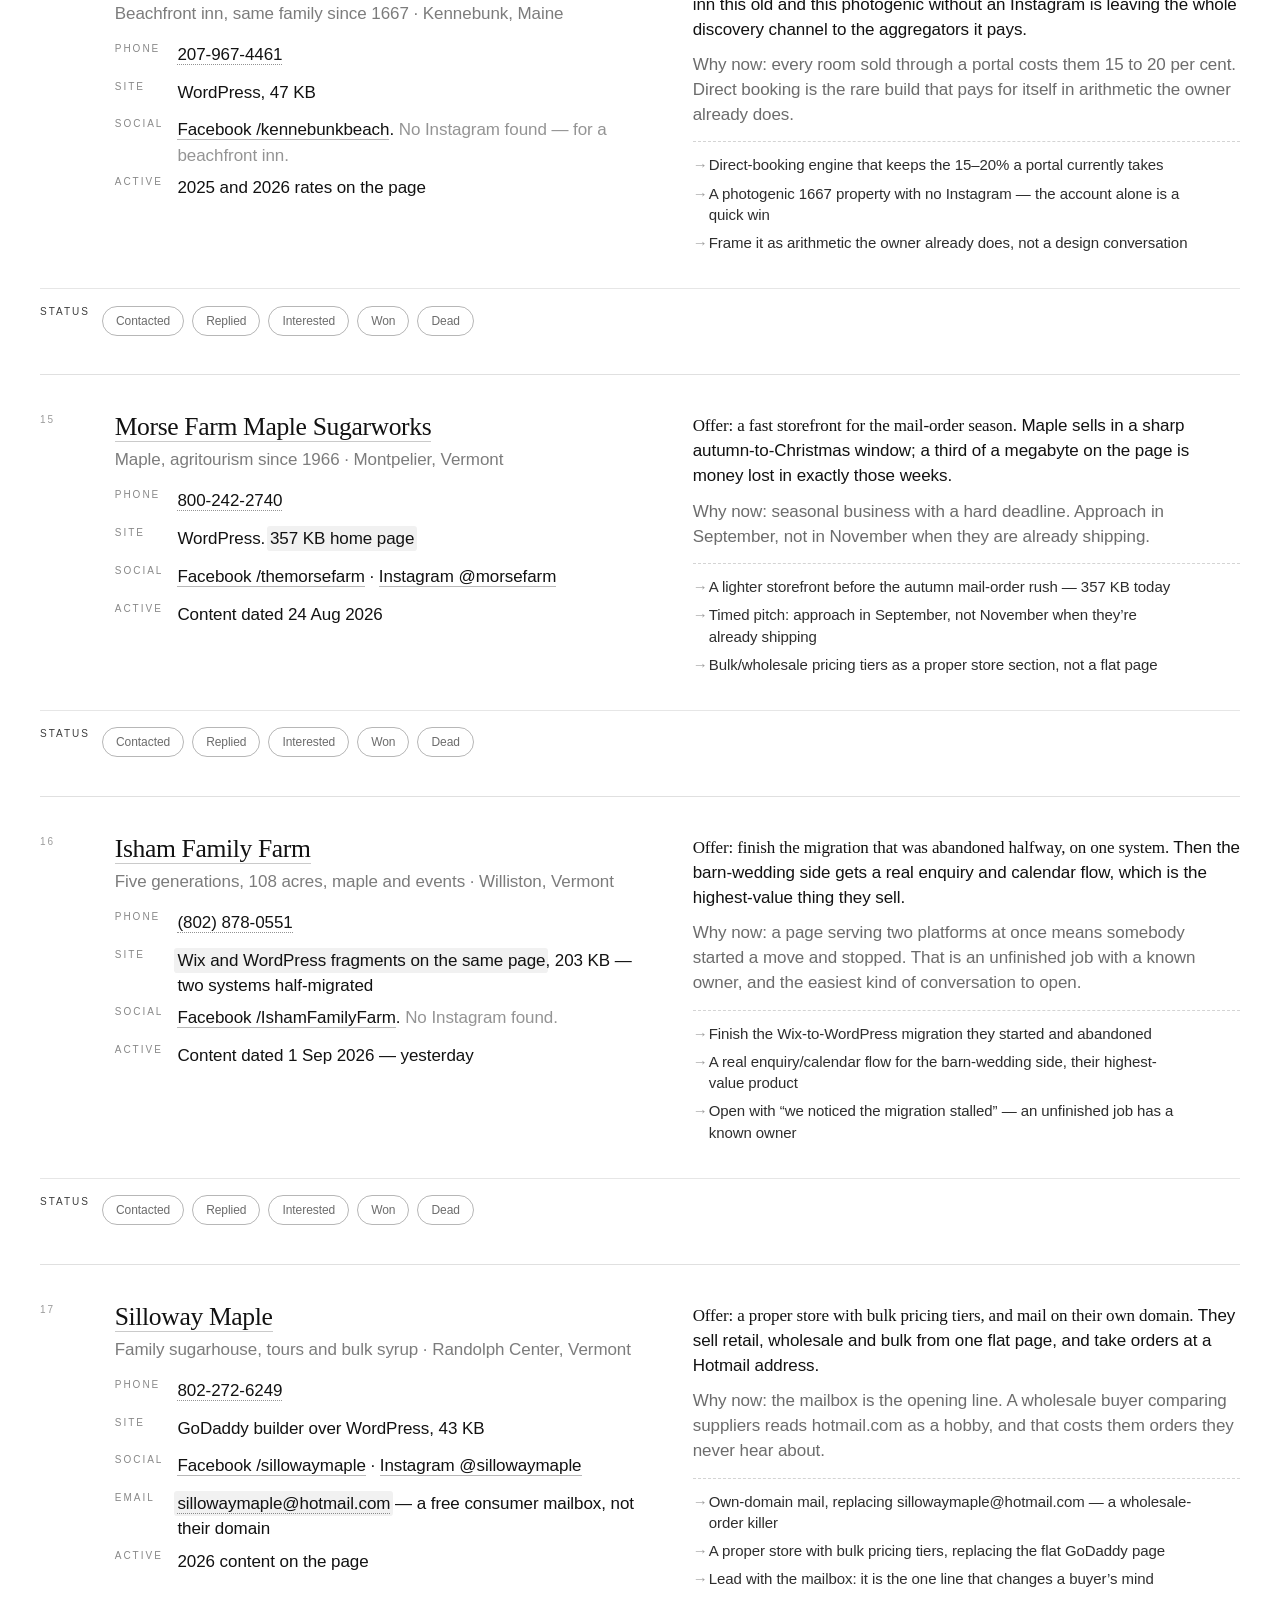
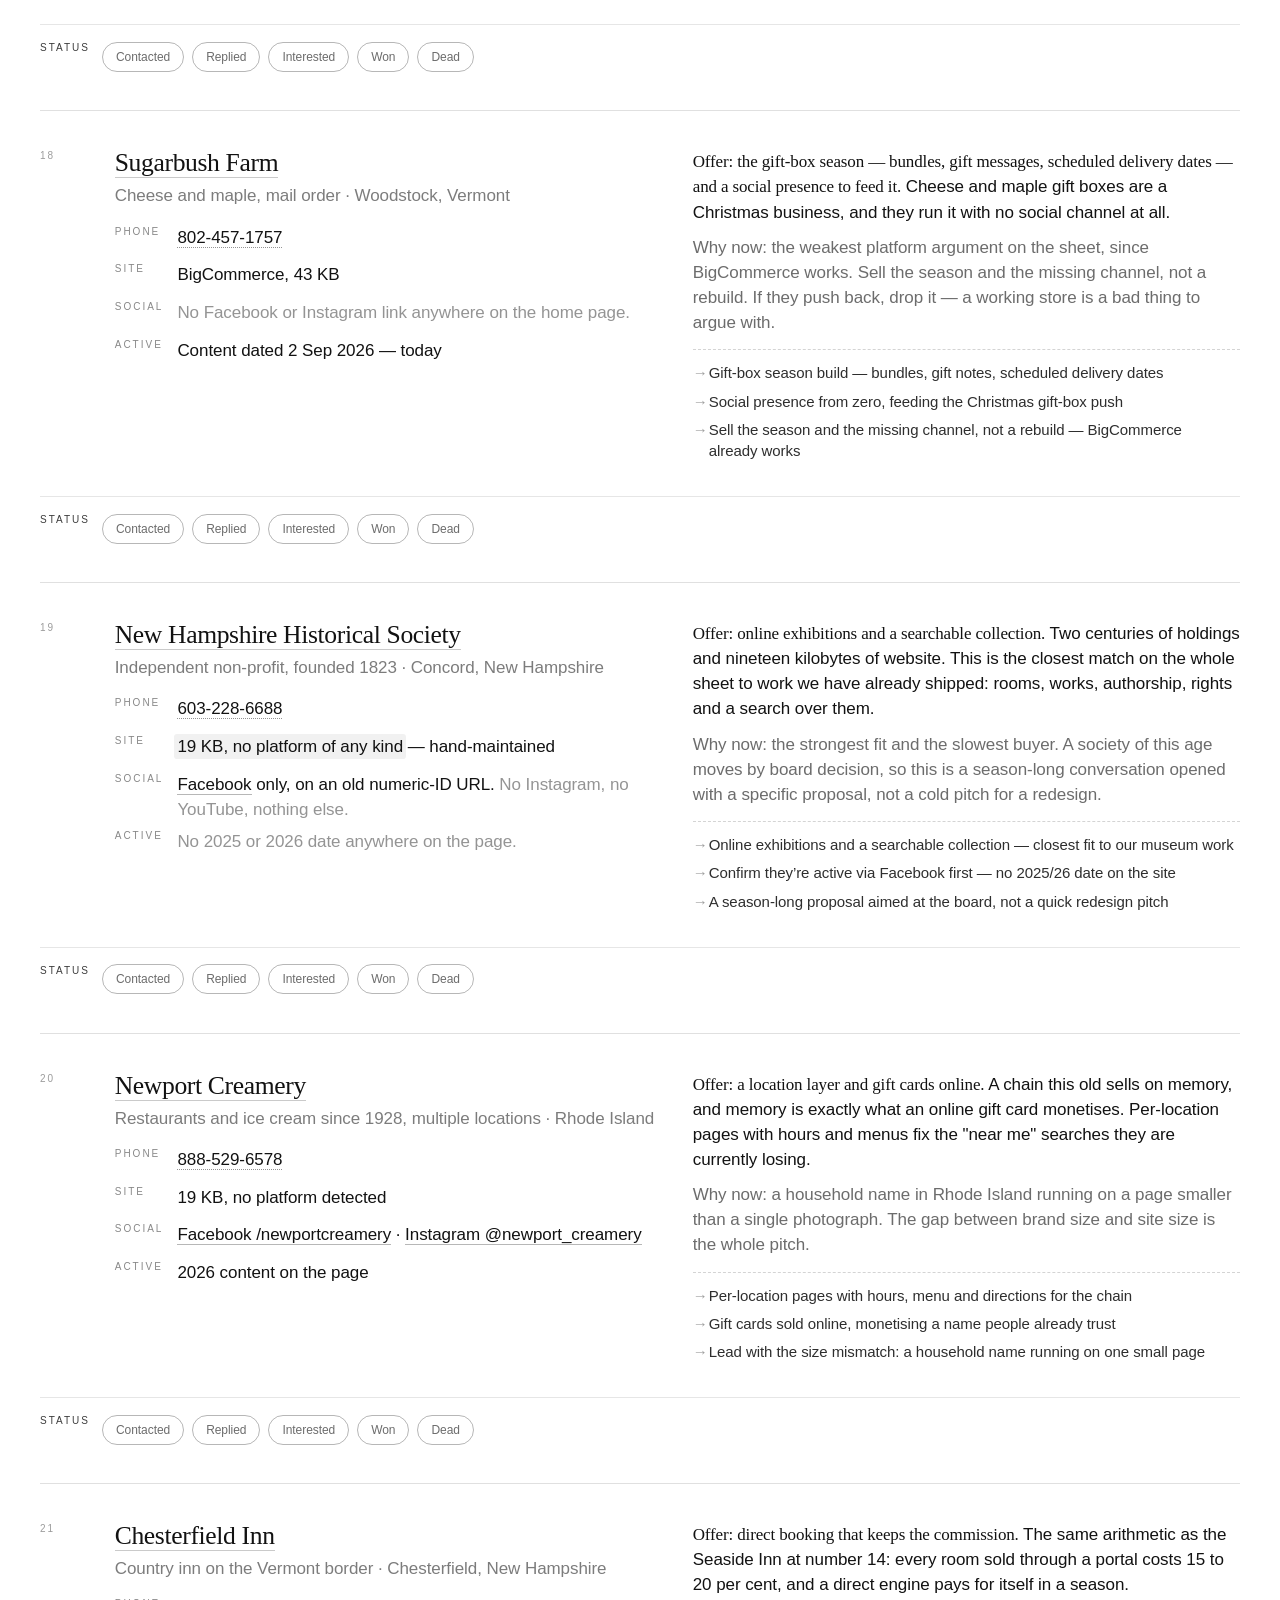
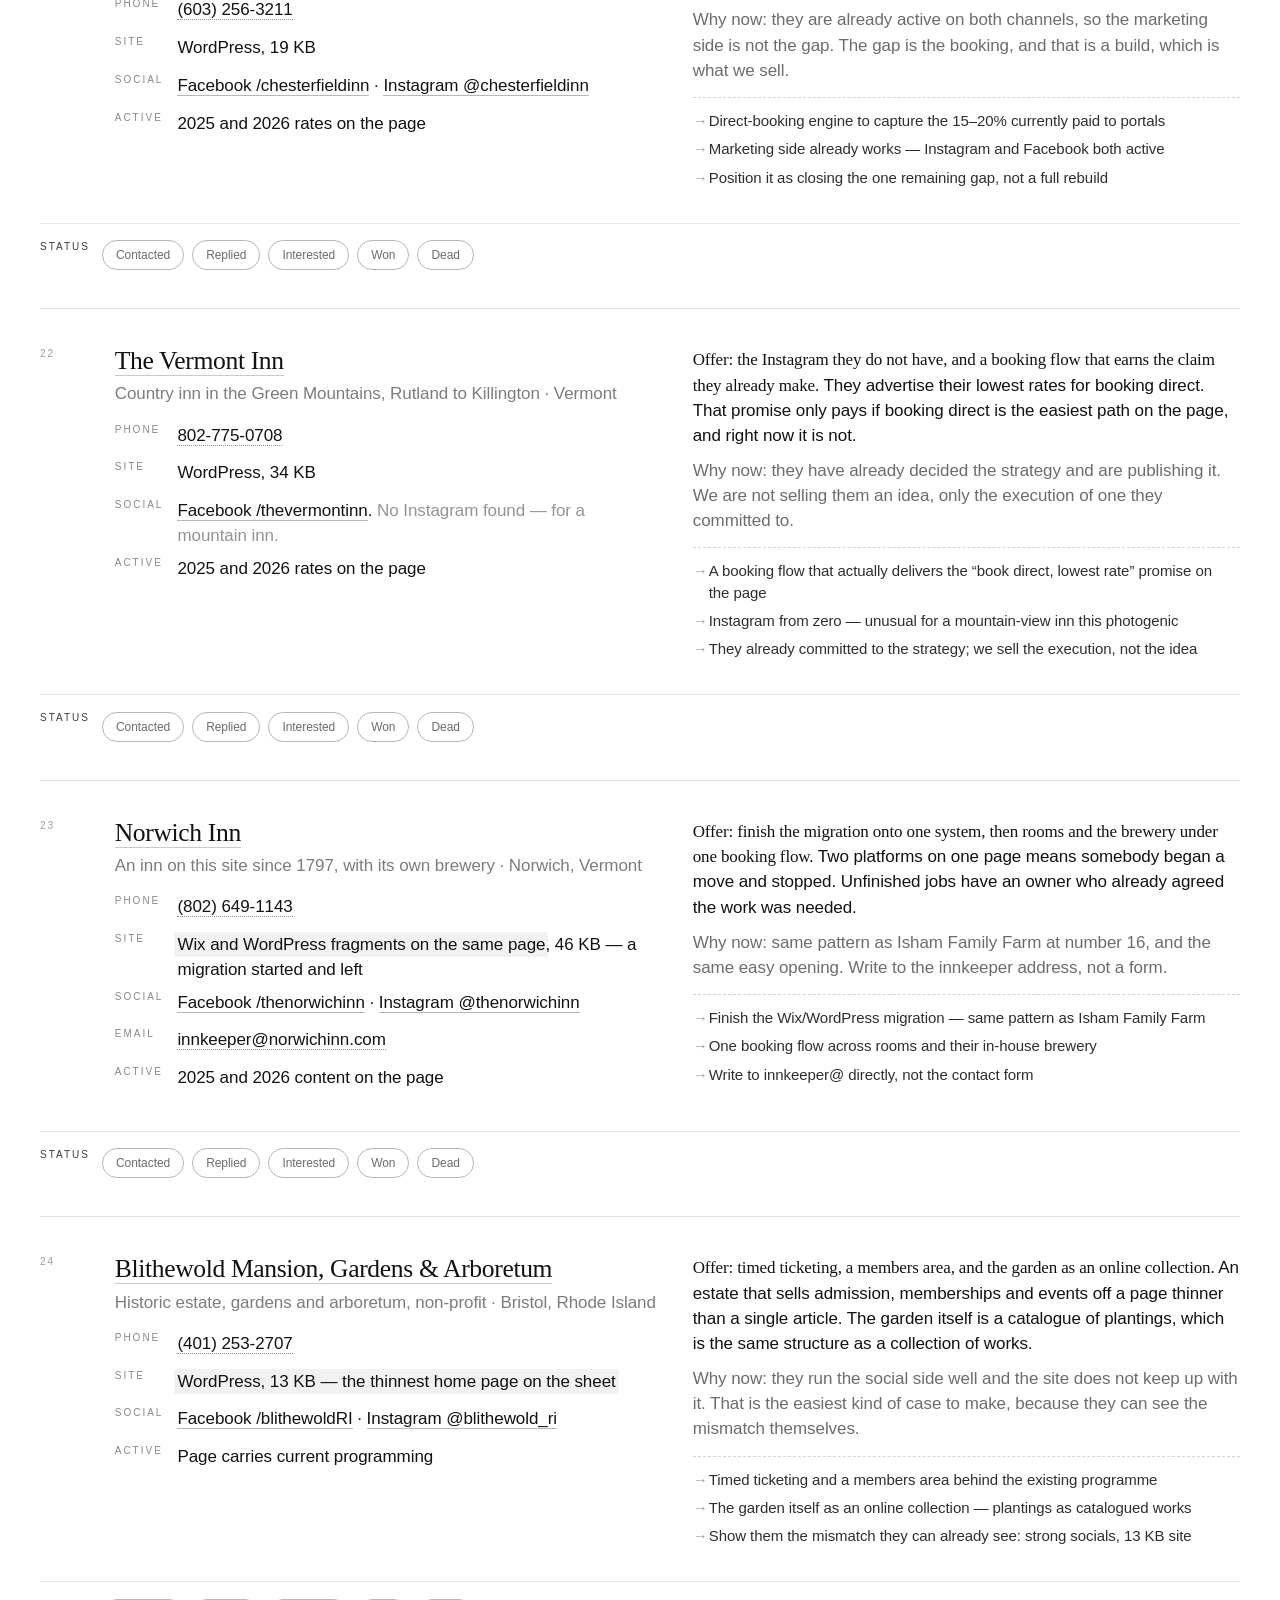
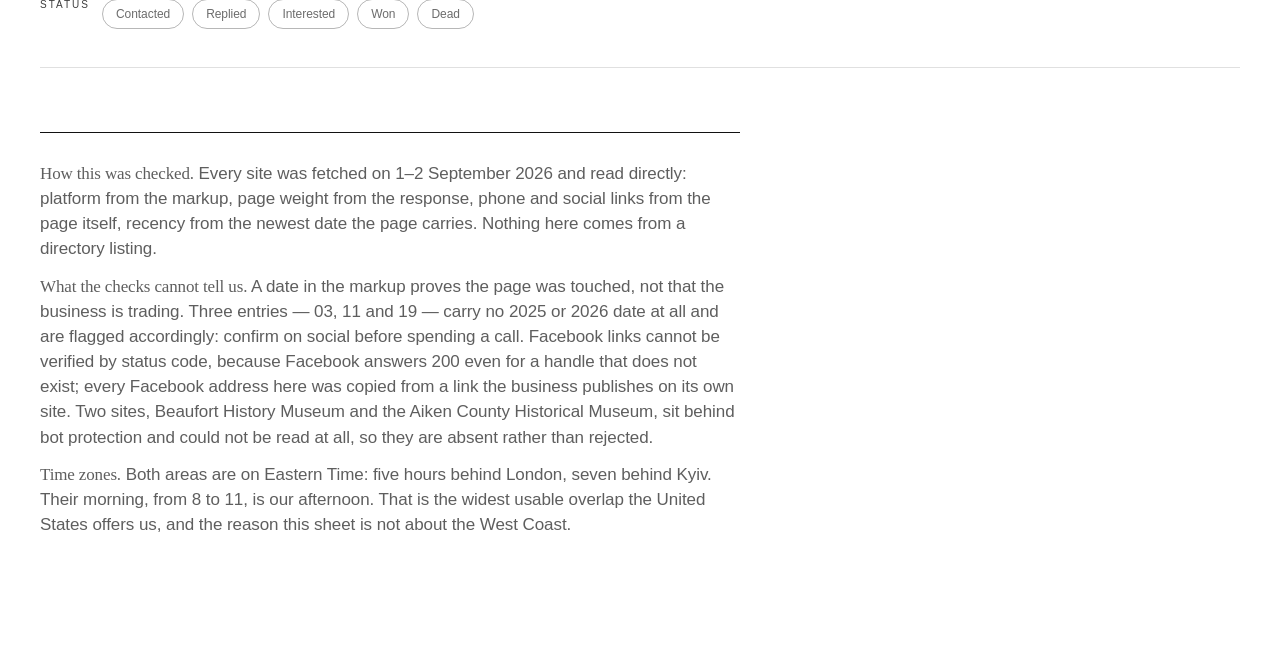
==== commit 11746988: "Лист лидов: переключатель статуса на каждой карточке, как в CRM Пять кнопок под каждым из 24 лидов: " ====
--- a/daily/index.html
+++ b/daily/index.html
@@ -75,6 +75,17 @@
               <li>Mobile-first build: their buyers arrive from an Instagram tap, not a desktop</li>
             </ul>
           </div>
+          <div class="lead-status" data-lead="01">
+            <span class="lead-status-label section-tag-light">Status</span>
+            <div class="lead-status-btns" role="group" aria-label="Status for lead 01">
+              <button type="button" class="status-btn" data-status="contacted">Contacted</button>
+              <button type="button" class="status-btn" data-status="replied">Replied</button>
+              <button type="button" class="status-btn" data-status="interested">Interested</button>
+              <button type="button" class="status-btn" data-status="won">Won</button>
+              <button type="button" class="status-btn" data-status="dead">Dead</button>
+            </div>
+          </div>
+        
         </li>
 
         <li class="lead">
@@ -99,6 +110,17 @@
               <li>One-page “what’s in stock today” view for regulars checking from a truck</li>
             </ul>
           </div>
+          <div class="lead-status" data-lead="02">
+            <span class="lead-status-label section-tag-light">Status</span>
+            <div class="lead-status-btns" role="group" aria-label="Status for lead 02">
+              <button type="button" class="status-btn" data-status="contacted">Contacted</button>
+              <button type="button" class="status-btn" data-status="replied">Replied</button>
+              <button type="button" class="status-btn" data-status="interested">Interested</button>
+              <button type="button" class="status-btn" data-status="won">Won</button>
+              <button type="button" class="status-btn" data-status="dead">Dead</button>
+            </div>
+          </div>
+        
         </li>
 
         <li class="lead">
@@ -124,6 +146,17 @@
               <li>A booking form for the cottage — currently phone-only</li>
             </ul>
           </div>
+          <div class="lead-status" data-lead="03">
+            <span class="lead-status-label section-tag-light">Status</span>
+            <div class="lead-status-btns" role="group" aria-label="Status for lead 03">
+              <button type="button" class="status-btn" data-status="contacted">Contacted</button>
+              <button type="button" class="status-btn" data-status="replied">Replied</button>
+              <button type="button" class="status-btn" data-status="interested">Interested</button>
+              <button type="button" class="status-btn" data-status="won">Won</button>
+              <button type="button" class="status-btn" data-status="dead">Dead</button>
+            </div>
+          </div>
+        
         </li>
 
         <li class="lead">
@@ -148,6 +181,17 @@
               <li>A five-minute audit sent unprompted, showing the before/after</li>
             </ul>
           </div>
+          <div class="lead-status" data-lead="04">
+            <span class="lead-status-label section-tag-light">Status</span>
+            <div class="lead-status-btns" role="group" aria-label="Status for lead 04">
+              <button type="button" class="status-btn" data-status="contacted">Contacted</button>
+              <button type="button" class="status-btn" data-status="replied">Replied</button>
+              <button type="button" class="status-btn" data-status="interested">Interested</button>
+              <button type="button" class="status-btn" data-status="won">Won</button>
+              <button type="button" class="status-btn" data-status="dead">Dead</button>
+            </div>
+          </div>
+        
         </li>
 
         <li class="lead">
@@ -172,6 +216,17 @@
               <li>A “this week at the farm” feed that also feeds the dormant socials</li>
             </ul>
           </div>
+          <div class="lead-status" data-lead="05">
+            <span class="lead-status-label section-tag-light">Status</span>
+            <div class="lead-status-btns" role="group" aria-label="Status for lead 05">
+              <button type="button" class="status-btn" data-status="contacted">Contacted</button>
+              <button type="button" class="status-btn" data-status="replied">Replied</button>
+              <button type="button" class="status-btn" data-status="interested">Interested</button>
+              <button type="button" class="status-btn" data-status="won">Won</button>
+              <button type="button" class="status-btn" data-status="dead">Dead</button>
+            </div>
+          </div>
+        
         </li>
 
         <li class="lead">
@@ -196,6 +251,17 @@
               <li>A season-long proposal, not a cold pitch — non-profits buy by committee</li>
             </ul>
           </div>
+          <div class="lead-status" data-lead="06">
+            <span class="lead-status-label section-tag-light">Status</span>
+            <div class="lead-status-btns" role="group" aria-label="Status for lead 06">
+              <button type="button" class="status-btn" data-status="contacted">Contacted</button>
+              <button type="button" class="status-btn" data-status="replied">Replied</button>
+              <button type="button" class="status-btn" data-status="interested">Interested</button>
+              <button type="button" class="status-btn" data-status="won">Won</button>
+              <button type="button" class="status-btn" data-status="dead">Dead</button>
+            </div>
+          </div>
+        
         </li>
 
 
@@ -222,6 +288,17 @@
               <li>A client area to pull exam reports, matching the 24/7 line they advertise</li>
             </ul>
           </div>
+          <div class="lead-status" data-lead="07">
+            <span class="lead-status-label section-tag-light">Status</span>
+            <div class="lead-status-btns" role="group" aria-label="Status for lead 07">
+              <button type="button" class="status-btn" data-status="contacted">Contacted</button>
+              <button type="button" class="status-btn" data-status="replied">Replied</button>
+              <button type="button" class="status-btn" data-status="interested">Interested</button>
+              <button type="button" class="status-btn" data-status="won">Won</button>
+              <button type="button" class="status-btn" data-status="dead">Dead</button>
+            </div>
+          </div>
+        
         </li>
 
         <li class="lead">
@@ -246,6 +323,17 @@
               <li>Word-of-mouth town: visible socials are the whole opening move</li>
             </ul>
           </div>
+          <div class="lead-status" data-lead="08">
+            <span class="lead-status-label section-tag-light">Status</span>
+            <div class="lead-status-btns" role="group" aria-label="Status for lead 08">
+              <button type="button" class="status-btn" data-status="contacted">Contacted</button>
+              <button type="button" class="status-btn" data-status="replied">Replied</button>
+              <button type="button" class="status-btn" data-status="interested">Interested</button>
+              <button type="button" class="status-btn" data-status="won">Won</button>
+              <button type="button" class="status-btn" data-status="dead">Dead</button>
+            </div>
+          </div>
+        
         </li>
 
         <li class="lead">
@@ -271,6 +359,17 @@
               <li>Lowest-priority call on the sheet — lead with automating what already works</li>
             </ul>
           </div>
+          <div class="lead-status" data-lead="09">
+            <span class="lead-status-label section-tag-light">Status</span>
+            <div class="lead-status-btns" role="group" aria-label="Status for lead 09">
+              <button type="button" class="status-btn" data-status="contacted">Contacted</button>
+              <button type="button" class="status-btn" data-status="replied">Replied</button>
+              <button type="button" class="status-btn" data-status="interested">Interested</button>
+              <button type="button" class="status-btn" data-status="won">Won</button>
+              <button type="button" class="status-btn" data-status="dead">Dead</button>
+            </div>
+          </div>
+        
         </li>
 
         <li class="lead">
@@ -295,6 +394,17 @@
               <li>Sell the shop, not a redesign: Squarespace is doing its job here</li>
             </ul>
           </div>
+          <div class="lead-status" data-lead="10">
+            <span class="lead-status-label section-tag-light">Status</span>
+            <div class="lead-status-btns" role="group" aria-label="Status for lead 10">
+              <button type="button" class="status-btn" data-status="contacted">Contacted</button>
+              <button type="button" class="status-btn" data-status="replied">Replied</button>
+              <button type="button" class="status-btn" data-status="interested">Interested</button>
+              <button type="button" class="status-btn" data-status="won">Won</button>
+              <button type="button" class="status-btn" data-status="dead">Dead</button>
+            </div>
+          </div>
+        
         </li>
 
         <li class="lead">
@@ -319,6 +429,17 @@
               <li>Treat as a filler call, not a priority</li>
             </ul>
           </div>
+          <div class="lead-status" data-lead="11">
+            <span class="lead-status-label section-tag-light">Status</span>
+            <div class="lead-status-btns" role="group" aria-label="Status for lead 11">
+              <button type="button" class="status-btn" data-status="contacted">Contacted</button>
+              <button type="button" class="status-btn" data-status="replied">Replied</button>
+              <button type="button" class="status-btn" data-status="interested">Interested</button>
+              <button type="button" class="status-btn" data-status="won">Won</button>
+              <button type="button" class="status-btn" data-status="dead">Dead</button>
+            </div>
+          </div>
+        
         </li>
 
         <li class="lead">
@@ -343,6 +464,17 @@
               <li>Clean technical pitch: nobody chooses a POS as a homepage on purpose</li>
             </ul>
           </div>
+          <div class="lead-status" data-lead="12">
+            <span class="lead-status-label section-tag-light">Status</span>
+            <div class="lead-status-btns" role="group" aria-label="Status for lead 12">
+              <button type="button" class="status-btn" data-status="contacted">Contacted</button>
+              <button type="button" class="status-btn" data-status="replied">Replied</button>
+              <button type="button" class="status-btn" data-status="interested">Interested</button>
+              <button type="button" class="status-btn" data-status="won">Won</button>
+              <button type="button" class="status-btn" data-status="dead">Dead</button>
+            </div>
+          </div>
+        
         </li>
       </ul>
     </div>
@@ -377,6 +509,17 @@
               <li>Own hours/menu/directions per site, to stop losing “near me” search to rivals</li>
             </ul>
           </div>
+          <div class="lead-status" data-lead="13">
+            <span class="lead-status-label section-tag-light">Status</span>
+            <div class="lead-status-btns" role="group" aria-label="Status for lead 13">
+              <button type="button" class="status-btn" data-status="contacted">Contacted</button>
+              <button type="button" class="status-btn" data-status="replied">Replied</button>
+              <button type="button" class="status-btn" data-status="interested">Interested</button>
+              <button type="button" class="status-btn" data-status="won">Won</button>
+              <button type="button" class="status-btn" data-status="dead">Dead</button>
+            </div>
+          </div>
+        
         </li>
 
         <li class="lead">
@@ -401,6 +544,17 @@
               <li>Frame it as arithmetic the owner already does, not a design conversation</li>
             </ul>
           </div>
+          <div class="lead-status" data-lead="14">
+            <span class="lead-status-label section-tag-light">Status</span>
+            <div class="lead-status-btns" role="group" aria-label="Status for lead 14">
+              <button type="button" class="status-btn" data-status="contacted">Contacted</button>
+              <button type="button" class="status-btn" data-status="replied">Replied</button>
+              <button type="button" class="status-btn" data-status="interested">Interested</button>
+              <button type="button" class="status-btn" data-status="won">Won</button>
+              <button type="button" class="status-btn" data-status="dead">Dead</button>
+            </div>
+          </div>
+        
         </li>
 
         <li class="lead">
@@ -425,6 +579,17 @@
               <li>Bulk/wholesale pricing tiers as a proper store section, not a flat page</li>
             </ul>
           </div>
+          <div class="lead-status" data-lead="15">
+            <span class="lead-status-label section-tag-light">Status</span>
+            <div class="lead-status-btns" role="group" aria-label="Status for lead 15">
+              <button type="button" class="status-btn" data-status="contacted">Contacted</button>
+              <button type="button" class="status-btn" data-status="replied">Replied</button>
+              <button type="button" class="status-btn" data-status="interested">Interested</button>
+              <button type="button" class="status-btn" data-status="won">Won</button>
+              <button type="button" class="status-btn" data-status="dead">Dead</button>
+            </div>
+          </div>
+        
         </li>
 
         <li class="lead">
@@ -449,6 +614,17 @@
               <li>Open with “we noticed the migration stalled” — an unfinished job has a known owner</li>
             </ul>
           </div>
+          <div class="lead-status" data-lead="16">
+            <span class="lead-status-label section-tag-light">Status</span>
+            <div class="lead-status-btns" role="group" aria-label="Status for lead 16">
+              <button type="button" class="status-btn" data-status="contacted">Contacted</button>
+              <button type="button" class="status-btn" data-status="replied">Replied</button>
+              <button type="button" class="status-btn" data-status="interested">Interested</button>
+              <button type="button" class="status-btn" data-status="won">Won</button>
+              <button type="button" class="status-btn" data-status="dead">Dead</button>
+            </div>
+          </div>
+        
         </li>
 
         <li class="lead">
@@ -474,6 +650,17 @@
               <li>Lead with the mailbox: it is the one line that changes a buyer’s mind</li>
             </ul>
           </div>
+          <div class="lead-status" data-lead="17">
+            <span class="lead-status-label section-tag-light">Status</span>
+            <div class="lead-status-btns" role="group" aria-label="Status for lead 17">
+              <button type="button" class="status-btn" data-status="contacted">Contacted</button>
+              <button type="button" class="status-btn" data-status="replied">Replied</button>
+              <button type="button" class="status-btn" data-status="interested">Interested</button>
+              <button type="button" class="status-btn" data-status="won">Won</button>
+              <button type="button" class="status-btn" data-status="dead">Dead</button>
+            </div>
+          </div>
+        
         </li>
 
         <li class="lead">
@@ -498,6 +685,17 @@
               <li>Sell the season and the missing channel, not a rebuild — BigCommerce already works</li>
             </ul>
           </div>
+          <div class="lead-status" data-lead="18">
+            <span class="lead-status-label section-tag-light">Status</span>
+            <div class="lead-status-btns" role="group" aria-label="Status for lead 18">
+              <button type="button" class="status-btn" data-status="contacted">Contacted</button>
+              <button type="button" class="status-btn" data-status="replied">Replied</button>
+              <button type="button" class="status-btn" data-status="interested">Interested</button>
+              <button type="button" class="status-btn" data-status="won">Won</button>
+              <button type="button" class="status-btn" data-status="dead">Dead</button>
+            </div>
+          </div>
+        
         </li>
 
 
@@ -523,6 +721,17 @@
               <li>A season-long proposal aimed at the board, not a quick redesign pitch</li>
             </ul>
           </div>
+          <div class="lead-status" data-lead="19">
+            <span class="lead-status-label section-tag-light">Status</span>
+            <div class="lead-status-btns" role="group" aria-label="Status for lead 19">
+              <button type="button" class="status-btn" data-status="contacted">Contacted</button>
+              <button type="button" class="status-btn" data-status="replied">Replied</button>
+              <button type="button" class="status-btn" data-status="interested">Interested</button>
+              <button type="button" class="status-btn" data-status="won">Won</button>
+              <button type="button" class="status-btn" data-status="dead">Dead</button>
+            </div>
+          </div>
+        
         </li>
 
         <li class="lead">
@@ -547,6 +756,17 @@
               <li>Lead with the size mismatch: a household name running on one small page</li>
             </ul>
           </div>
+          <div class="lead-status" data-lead="20">
+            <span class="lead-status-label section-tag-light">Status</span>
+            <div class="lead-status-btns" role="group" aria-label="Status for lead 20">
+              <button type="button" class="status-btn" data-status="contacted">Contacted</button>
+              <button type="button" class="status-btn" data-status="replied">Replied</button>
+              <button type="button" class="status-btn" data-status="interested">Interested</button>
+              <button type="button" class="status-btn" data-status="won">Won</button>
+              <button type="button" class="status-btn" data-status="dead">Dead</button>
+            </div>
+          </div>
+        
         </li>
 
         <li class="lead">
@@ -571,6 +791,17 @@
               <li>Position it as closing the one remaining gap, not a full rebuild</li>
             </ul>
           </div>
+          <div class="lead-status" data-lead="21">
+            <span class="lead-status-label section-tag-light">Status</span>
+            <div class="lead-status-btns" role="group" aria-label="Status for lead 21">
+              <button type="button" class="status-btn" data-status="contacted">Contacted</button>
+              <button type="button" class="status-btn" data-status="replied">Replied</button>
+              <button type="button" class="status-btn" data-status="interested">Interested</button>
+              <button type="button" class="status-btn" data-status="won">Won</button>
+              <button type="button" class="status-btn" data-status="dead">Dead</button>
+            </div>
+          </div>
+        
         </li>
 
         <li class="lead">
@@ -595,6 +826,17 @@
               <li>They already committed to the strategy; we sell the execution, not the idea</li>
             </ul>
           </div>
+          <div class="lead-status" data-lead="22">
+            <span class="lead-status-label section-tag-light">Status</span>
+            <div class="lead-status-btns" role="group" aria-label="Status for lead 22">
+              <button type="button" class="status-btn" data-status="contacted">Contacted</button>
+              <button type="button" class="status-btn" data-status="replied">Replied</button>
+              <button type="button" class="status-btn" data-status="interested">Interested</button>
+              <button type="button" class="status-btn" data-status="won">Won</button>
+              <button type="button" class="status-btn" data-status="dead">Dead</button>
+            </div>
+          </div>
+        
         </li>
 
         <li class="lead">
@@ -620,6 +862,17 @@
               <li>Write to innkeeper@ directly, not the contact form</li>
             </ul>
           </div>
+          <div class="lead-status" data-lead="23">
+            <span class="lead-status-label section-tag-light">Status</span>
+            <div class="lead-status-btns" role="group" aria-label="Status for lead 23">
+              <button type="button" class="status-btn" data-status="contacted">Contacted</button>
+              <button type="button" class="status-btn" data-status="replied">Replied</button>
+              <button type="button" class="status-btn" data-status="interested">Interested</button>
+              <button type="button" class="status-btn" data-status="won">Won</button>
+              <button type="button" class="status-btn" data-status="dead">Dead</button>
+            </div>
+          </div>
+        
         </li>
 
         <li class="lead">
@@ -644,6 +897,17 @@
               <li>Show them the mismatch they can already see: strong socials, 13 KB site</li>
             </ul>
           </div>
+          <div class="lead-status" data-lead="24">
+            <span class="lead-status-label section-tag-light">Status</span>
+            <div class="lead-status-btns" role="group" aria-label="Status for lead 24">
+              <button type="button" class="status-btn" data-status="contacted">Contacted</button>
+              <button type="button" class="status-btn" data-status="replied">Replied</button>
+              <button type="button" class="status-btn" data-status="interested">Interested</button>
+              <button type="button" class="status-btn" data-status="won">Won</button>
+              <button type="button" class="status-btn" data-status="dead">Dead</button>
+            </div>
+          </div>
+        
         </li>
       </ul>
     </div>
@@ -657,5 +921,6 @@
   </div>
 </section>
 
+<script src="status.js?v=1" defer></script>
 </body>
 </html>
--- a/style.css
+++ b/style.css
@@ -25,7 +25,7 @@
 @import url("./css/25-epris-type.css?v=3");
 @import url("./css/26-paint-map.css?v=8");
 @import url("./css/27-system.css?v=13");
-@import url("./css/28-daily.css?v=7");
+@import url("./css/28-daily.css?v=8");
 
 /* ══════════════════════════════════════════
    UI/UX Audit Fixes — 2026-07-10
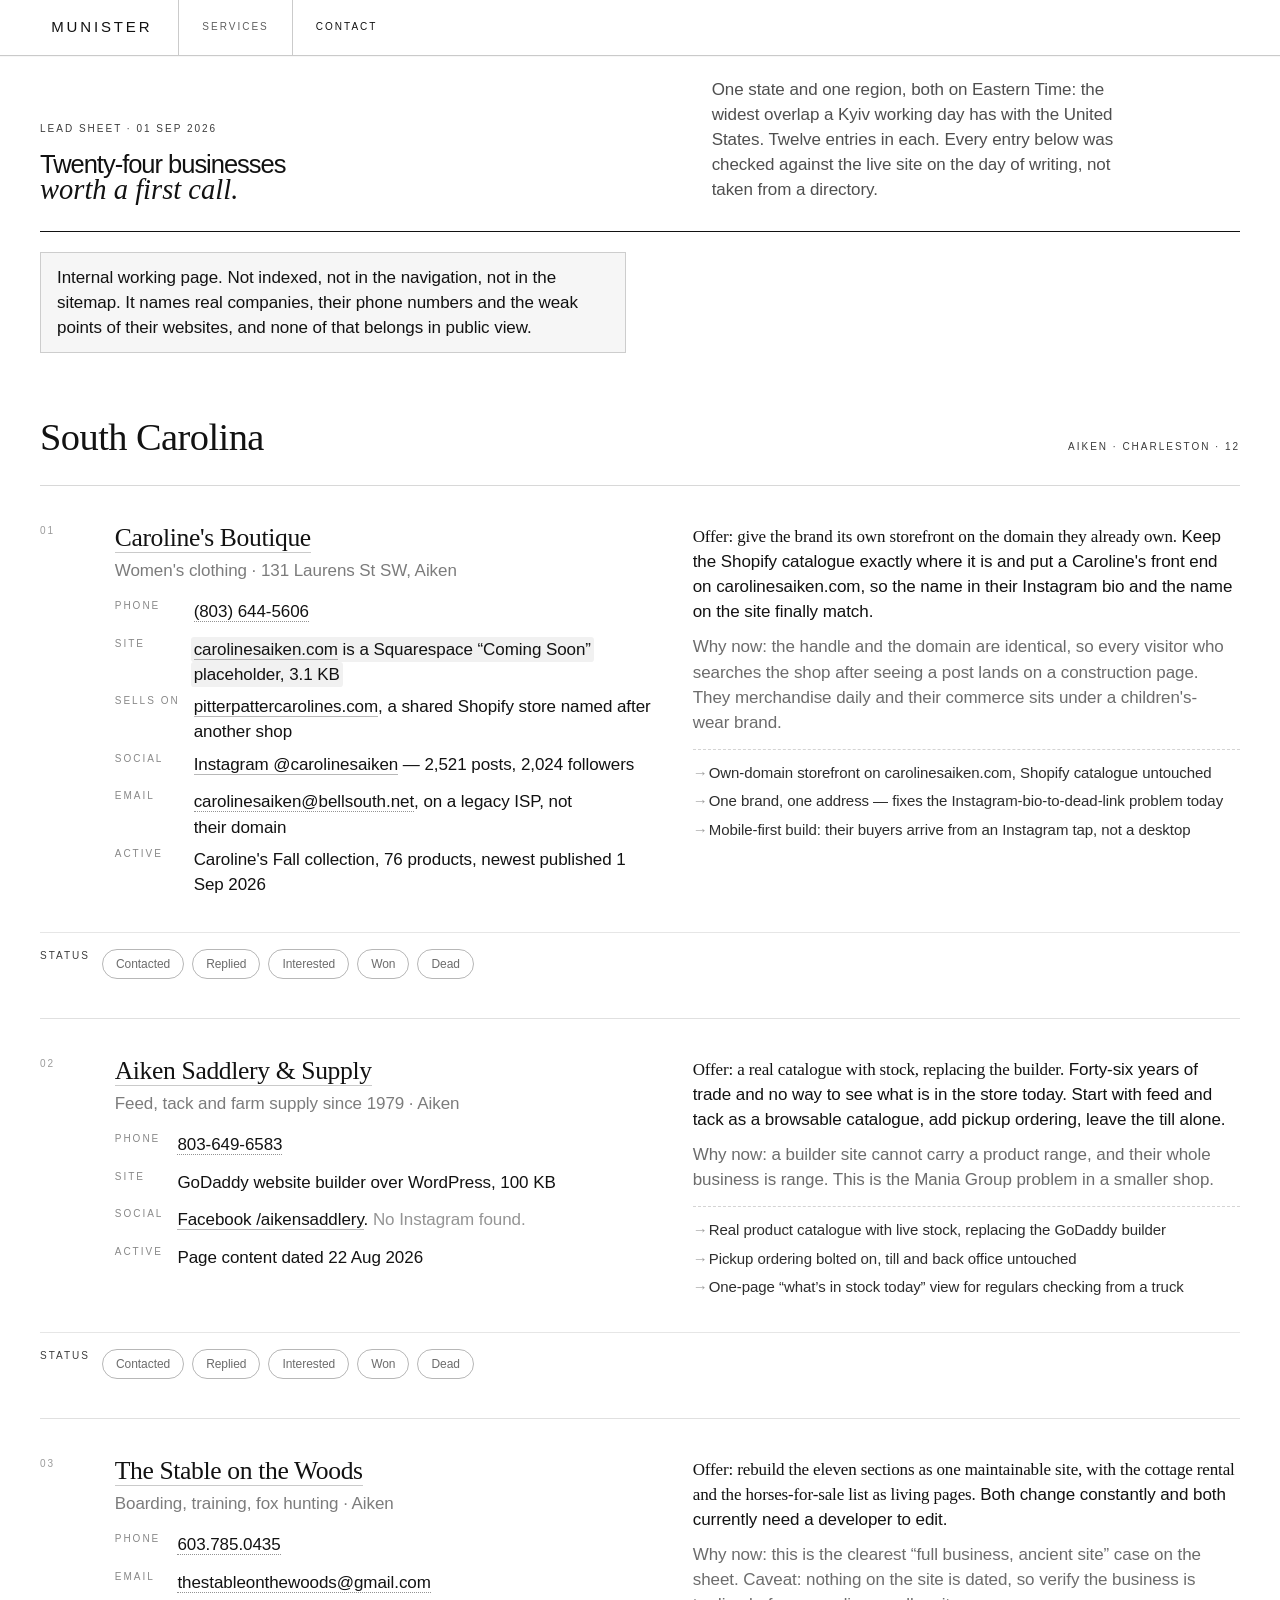
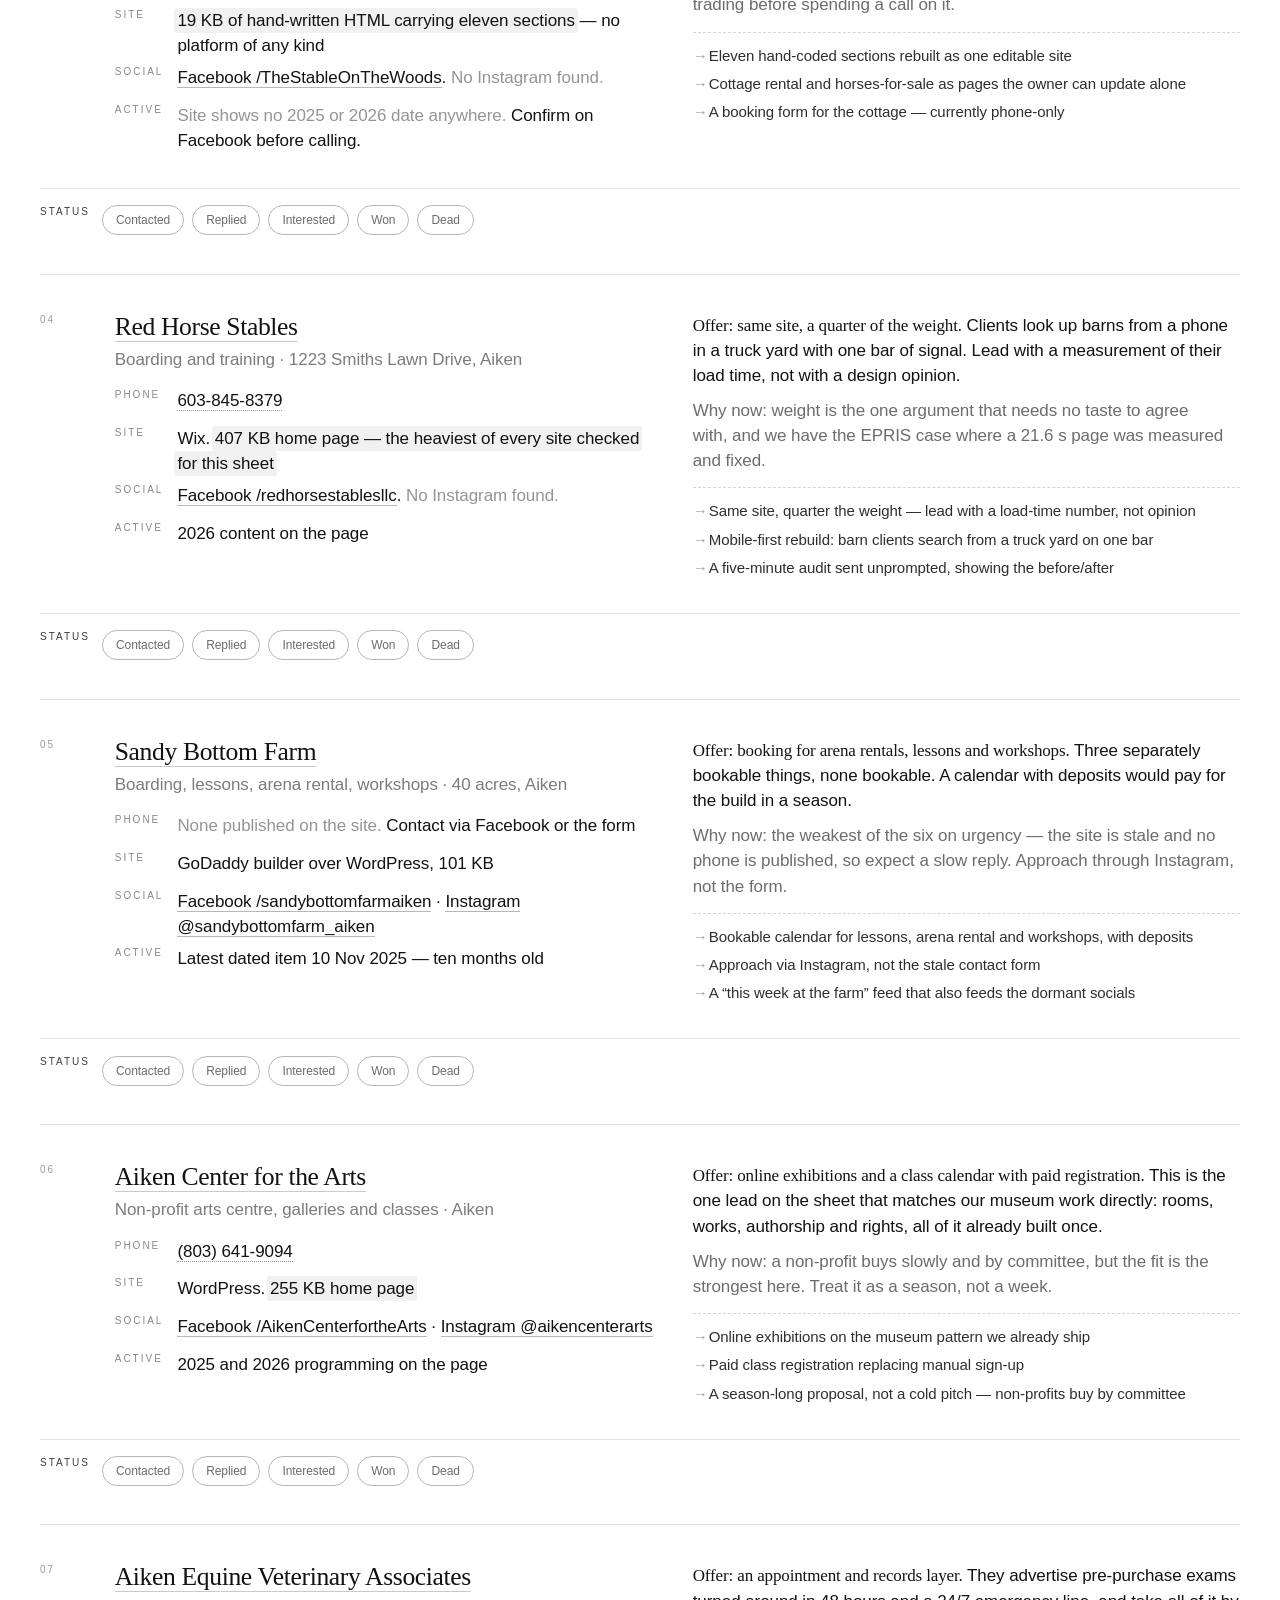
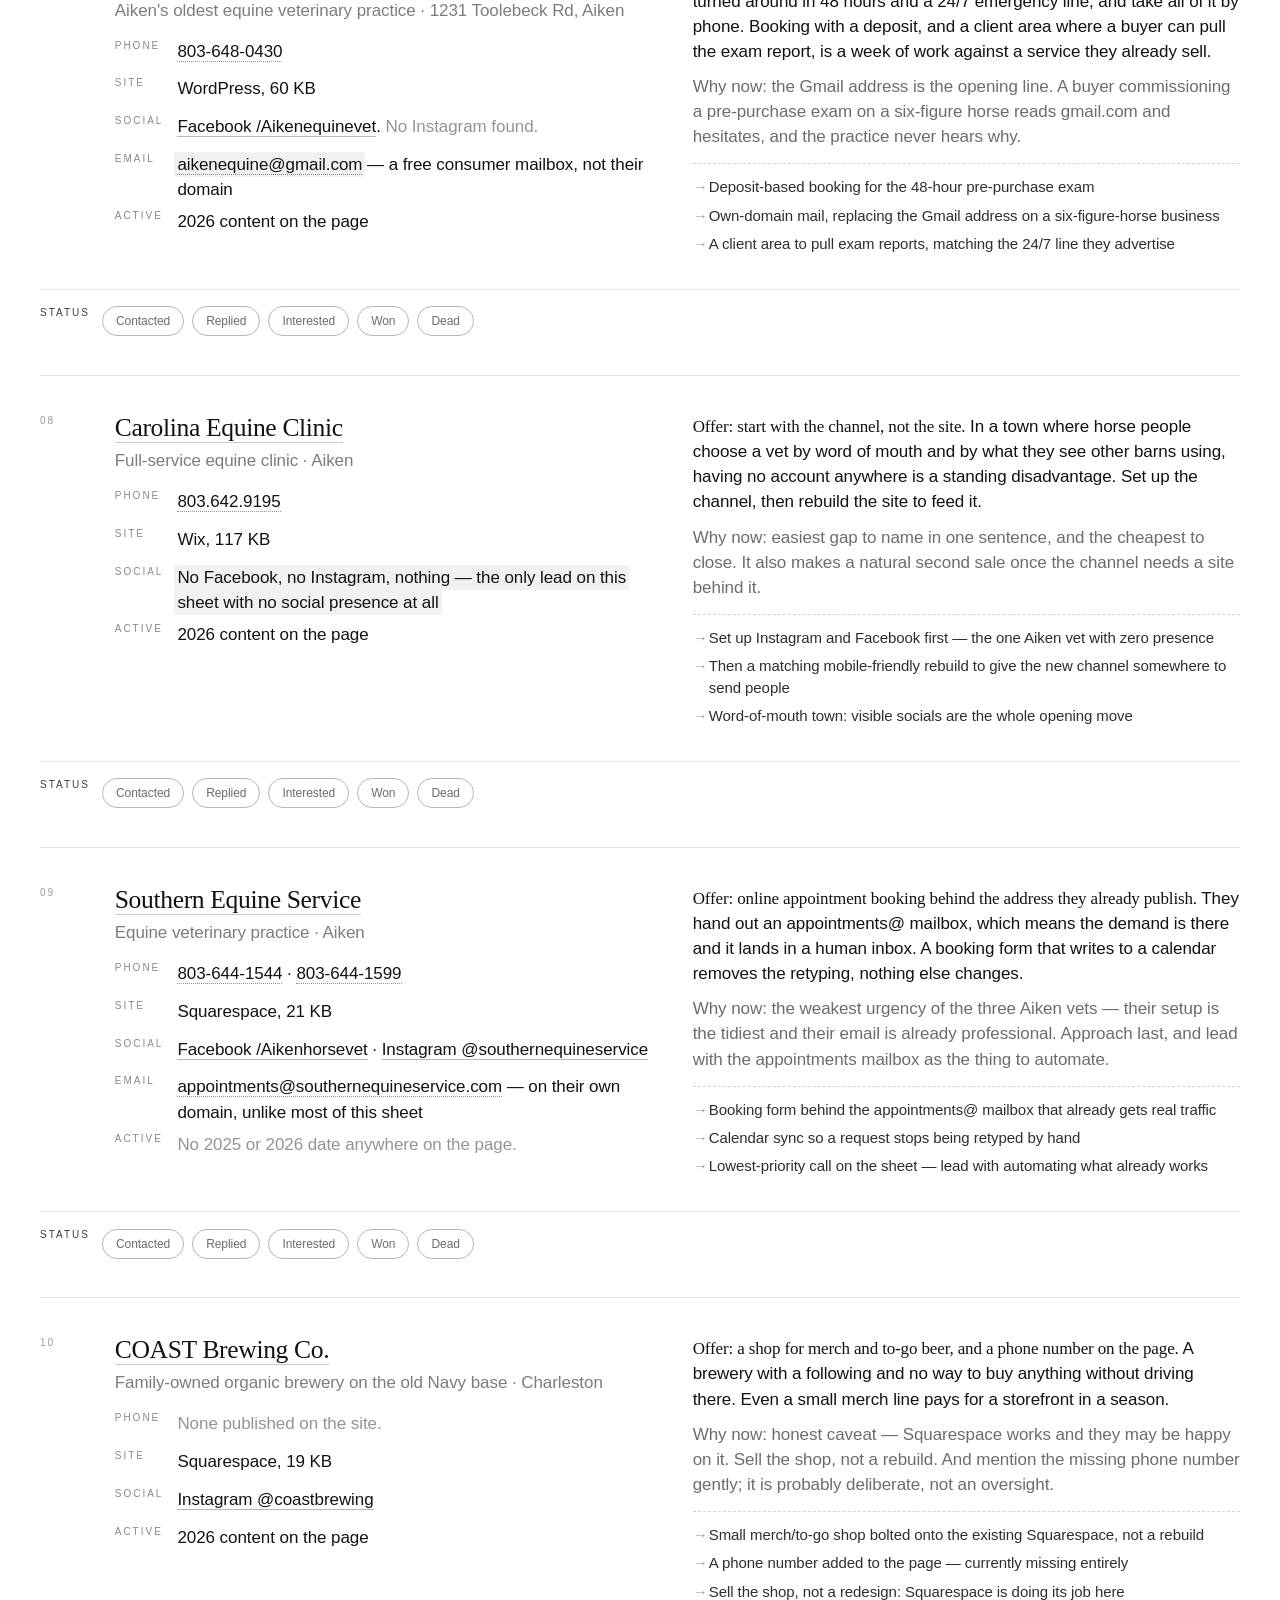
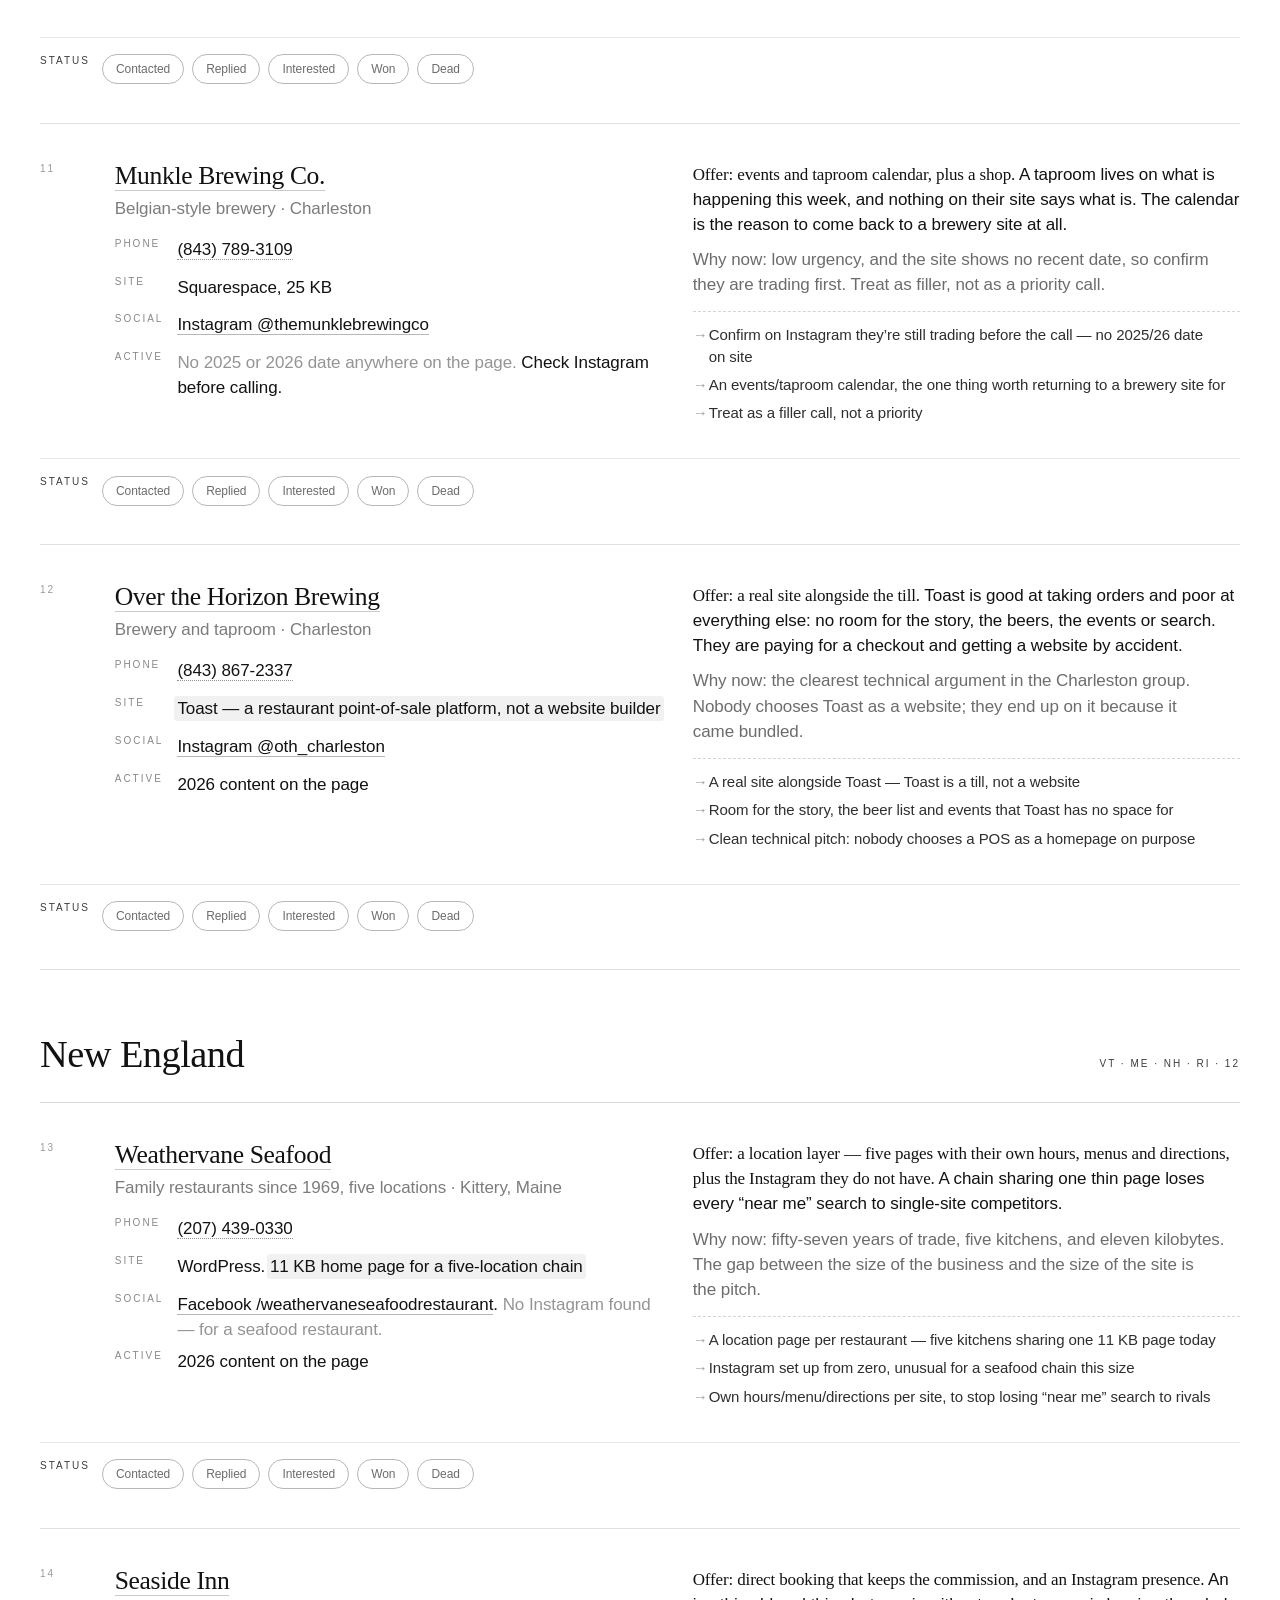
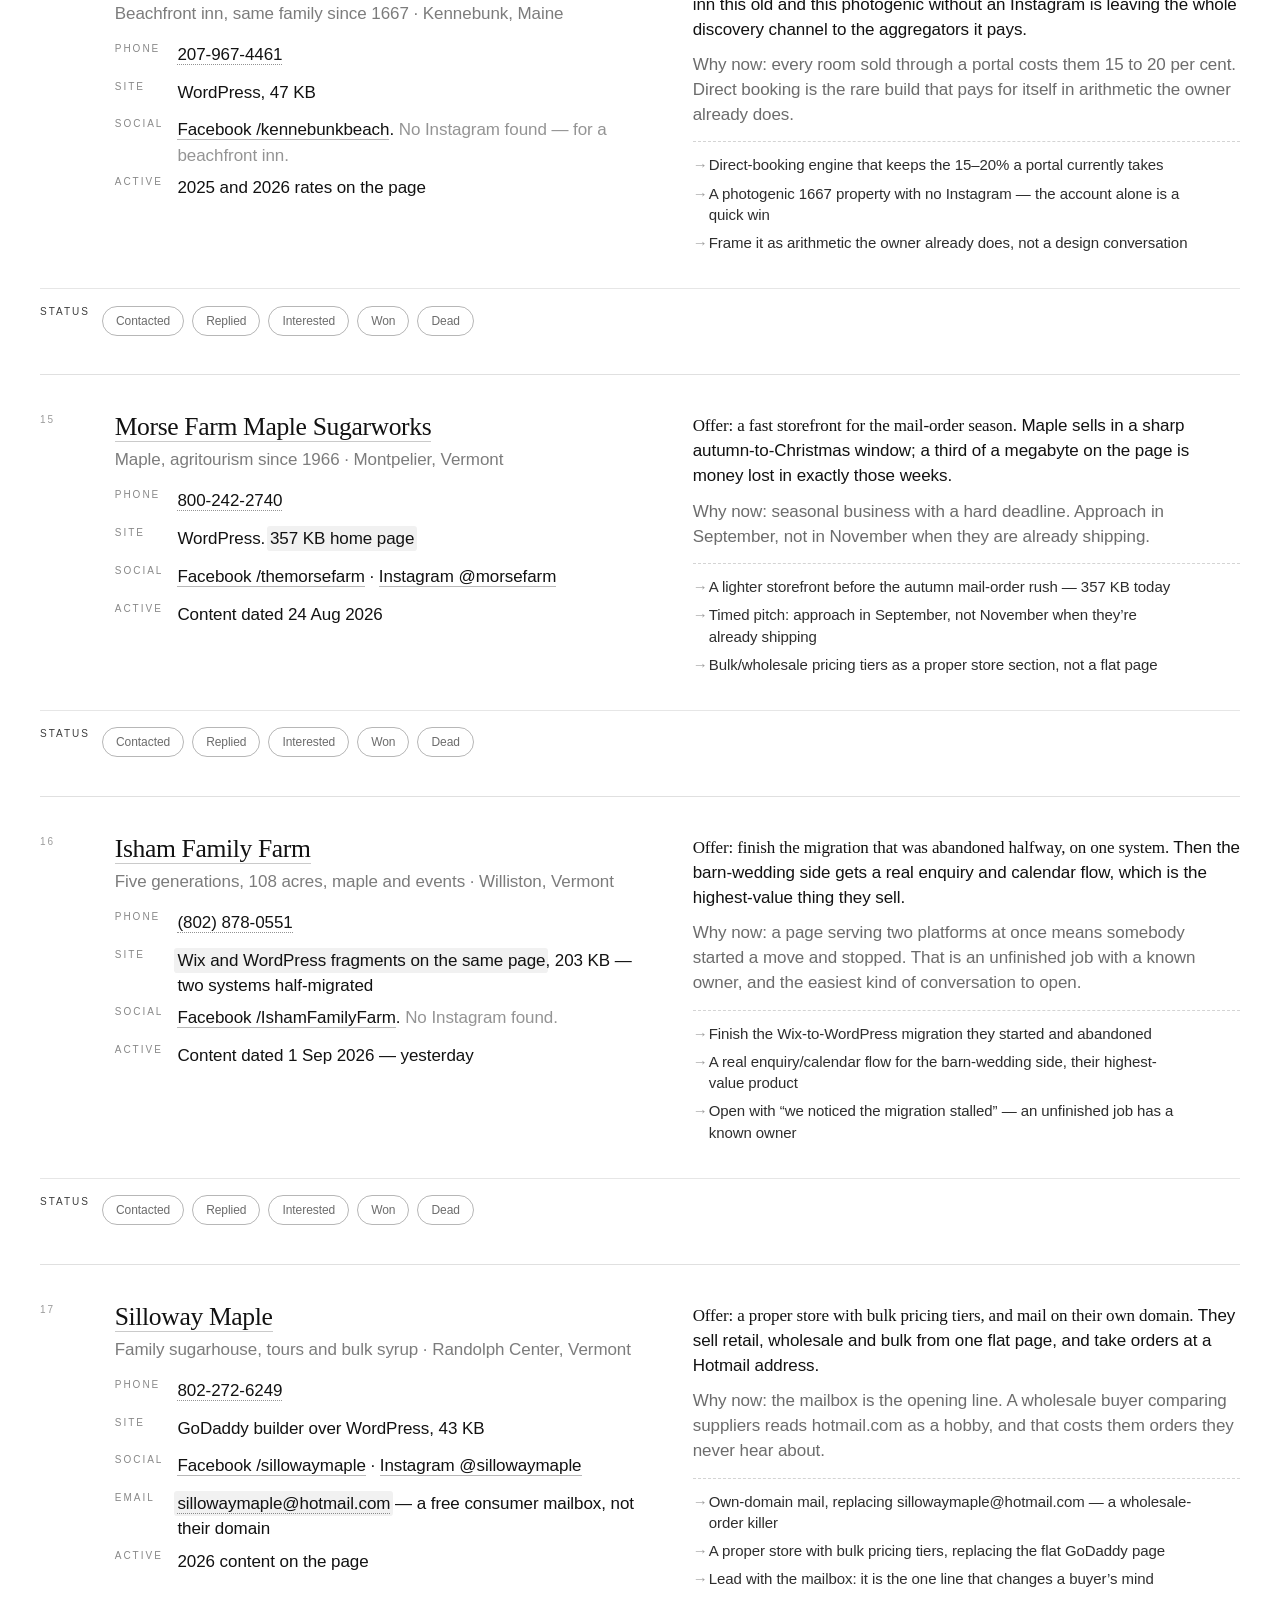
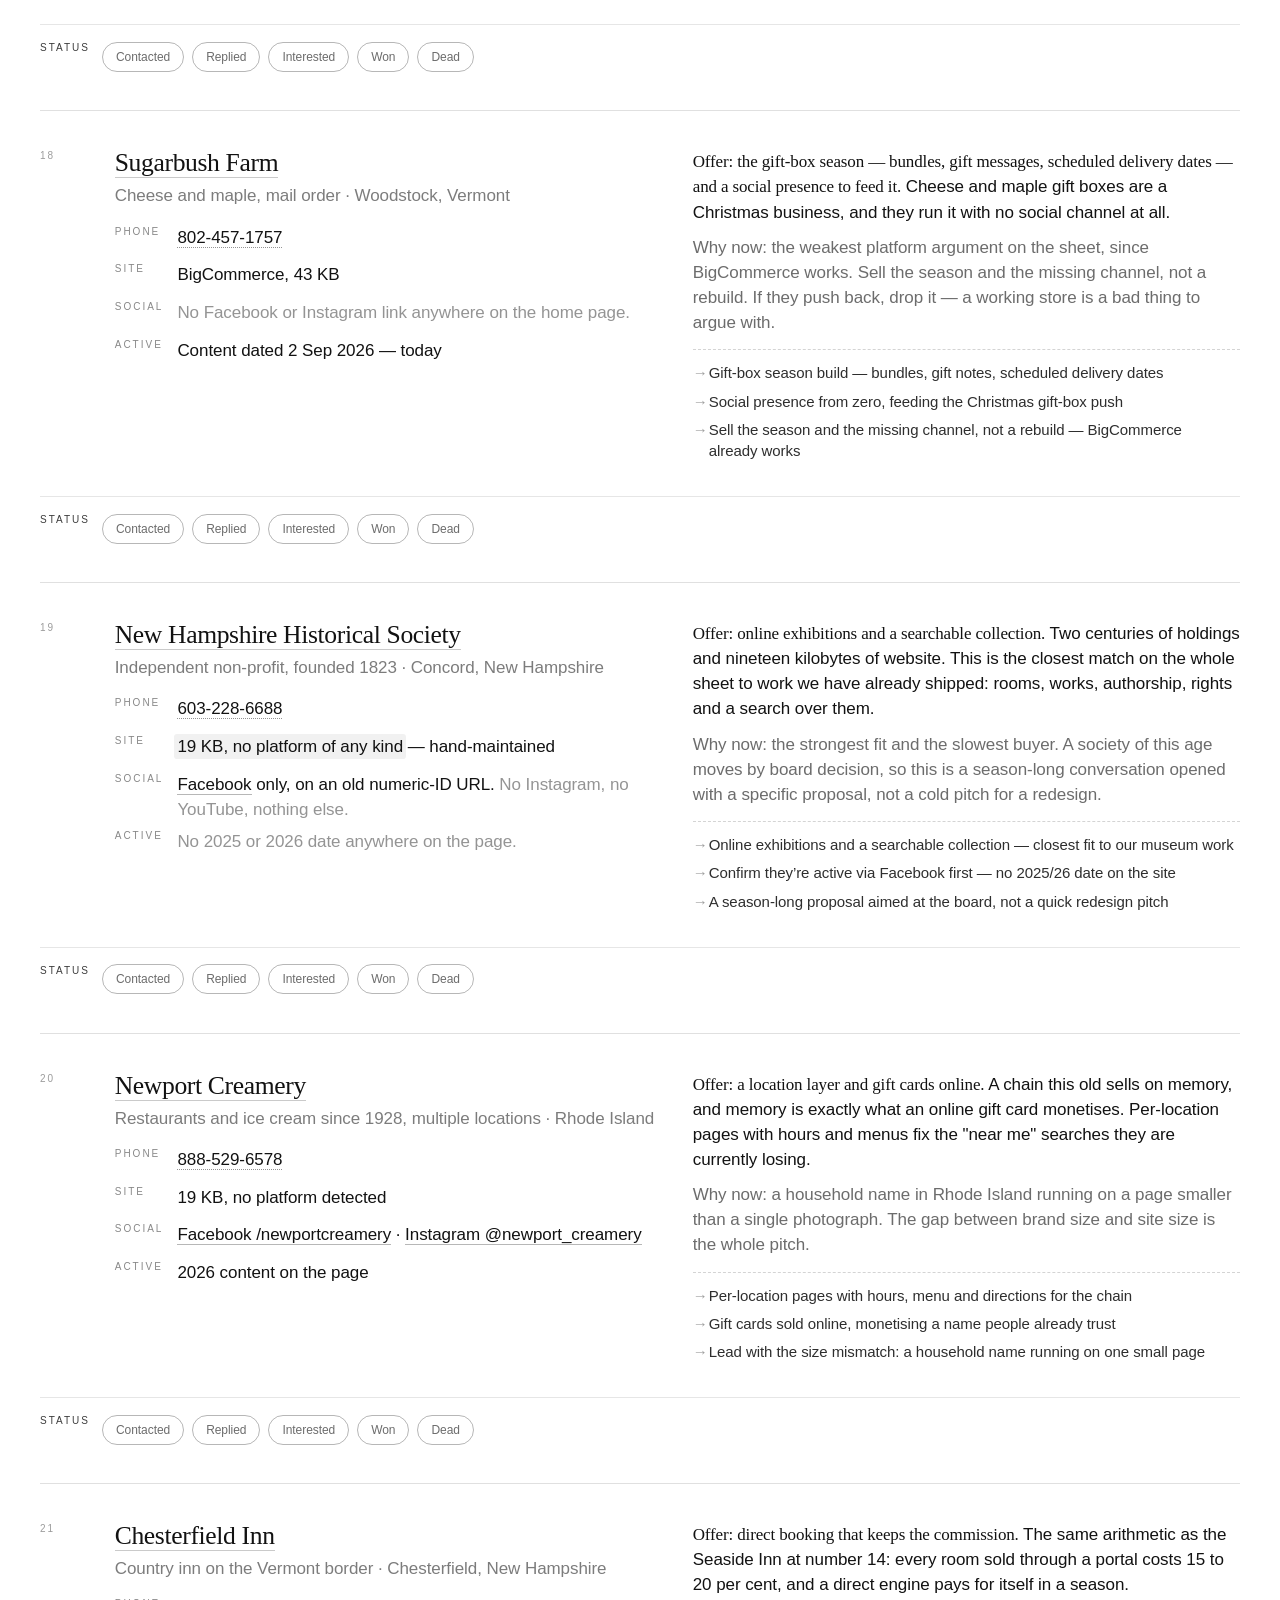
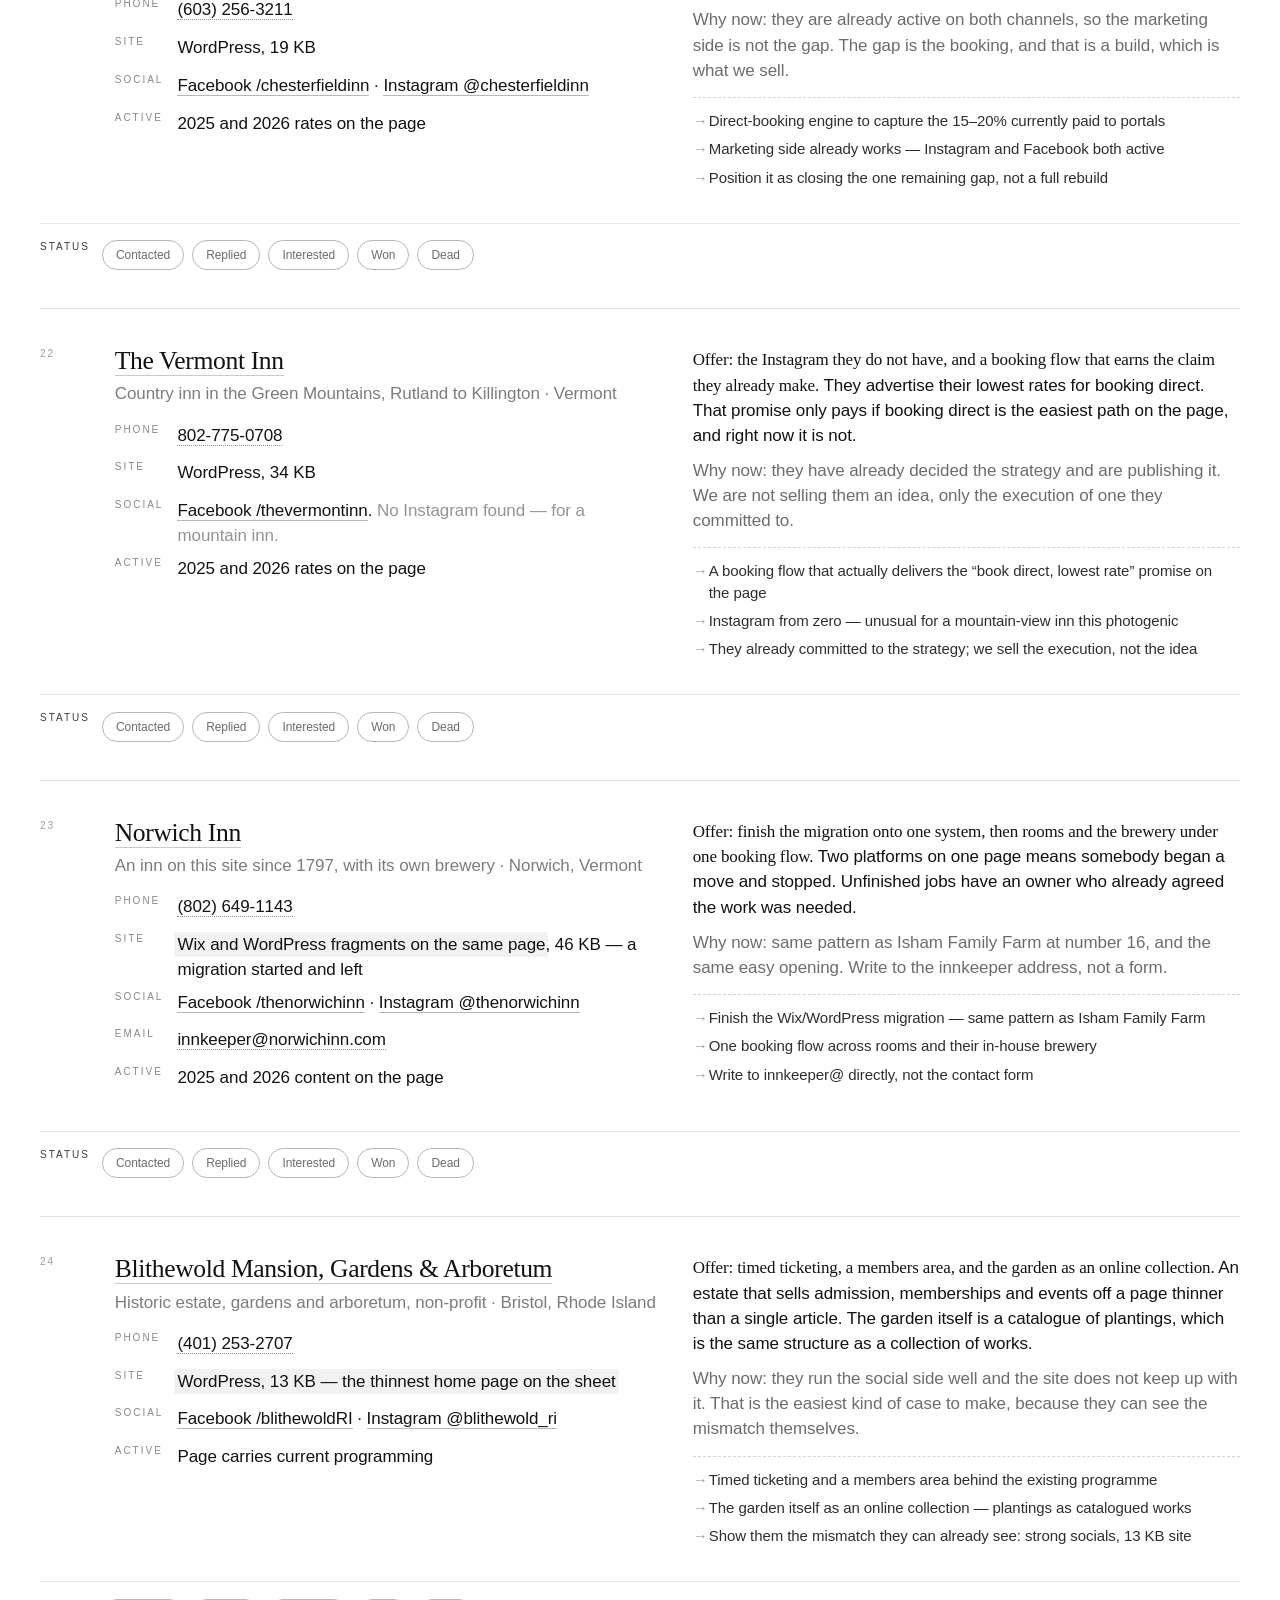
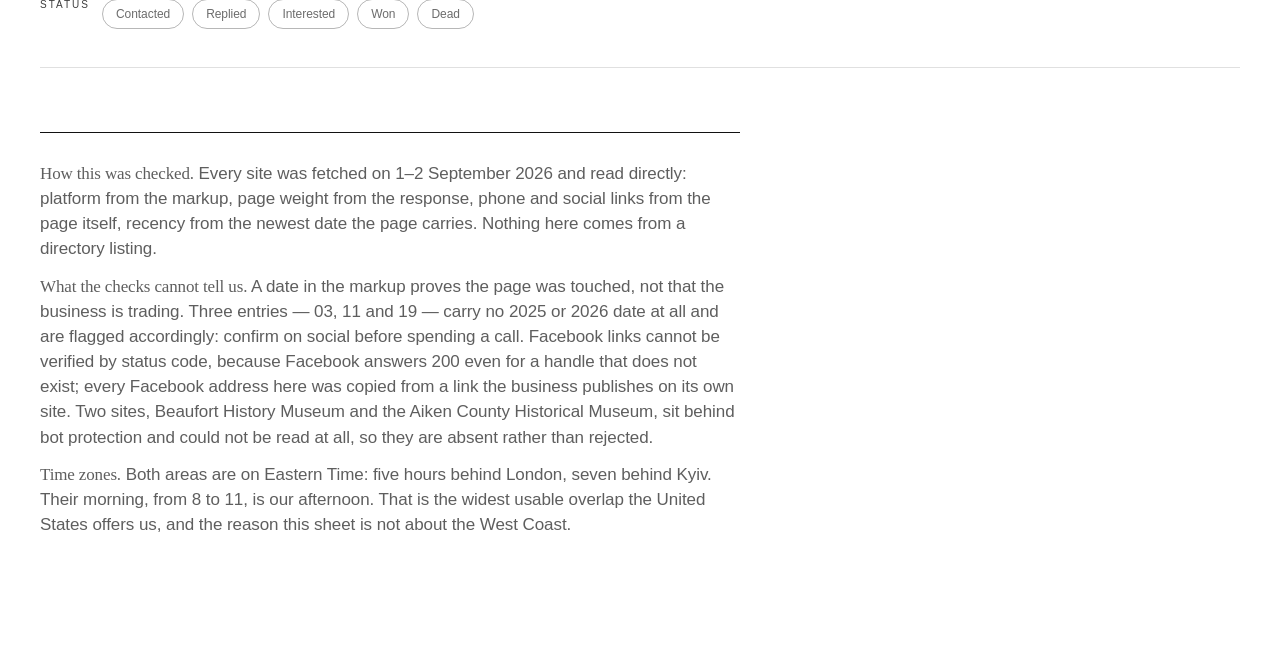
==== commit defc8a10: "Agency site in the munister.com.ua design: white sheet, black pill, serif lead with chips, tiles in " ====
--- a/daily/index.html
+++ b/daily/index.html
@@ -24,8 +24,7 @@
 <nav class="nav" id="nav">
   <a href="/" class="nav-logo"><img class="nav-logo-mark" src="../assets/logo-badge.png?v=2" alt="" aria-hidden="true" width="512" height="512" />Munister</a>
   <div class="nav-links" id="nav-links">
-    <a href="/#coverage">Coverage</a>
-    <a href="/#portfolio">Projects</a>
+    <a href="/#services">Services</a>
     <a href="/#contact" class="nav-cta">Contact</a>
   </div>
 </nav>
